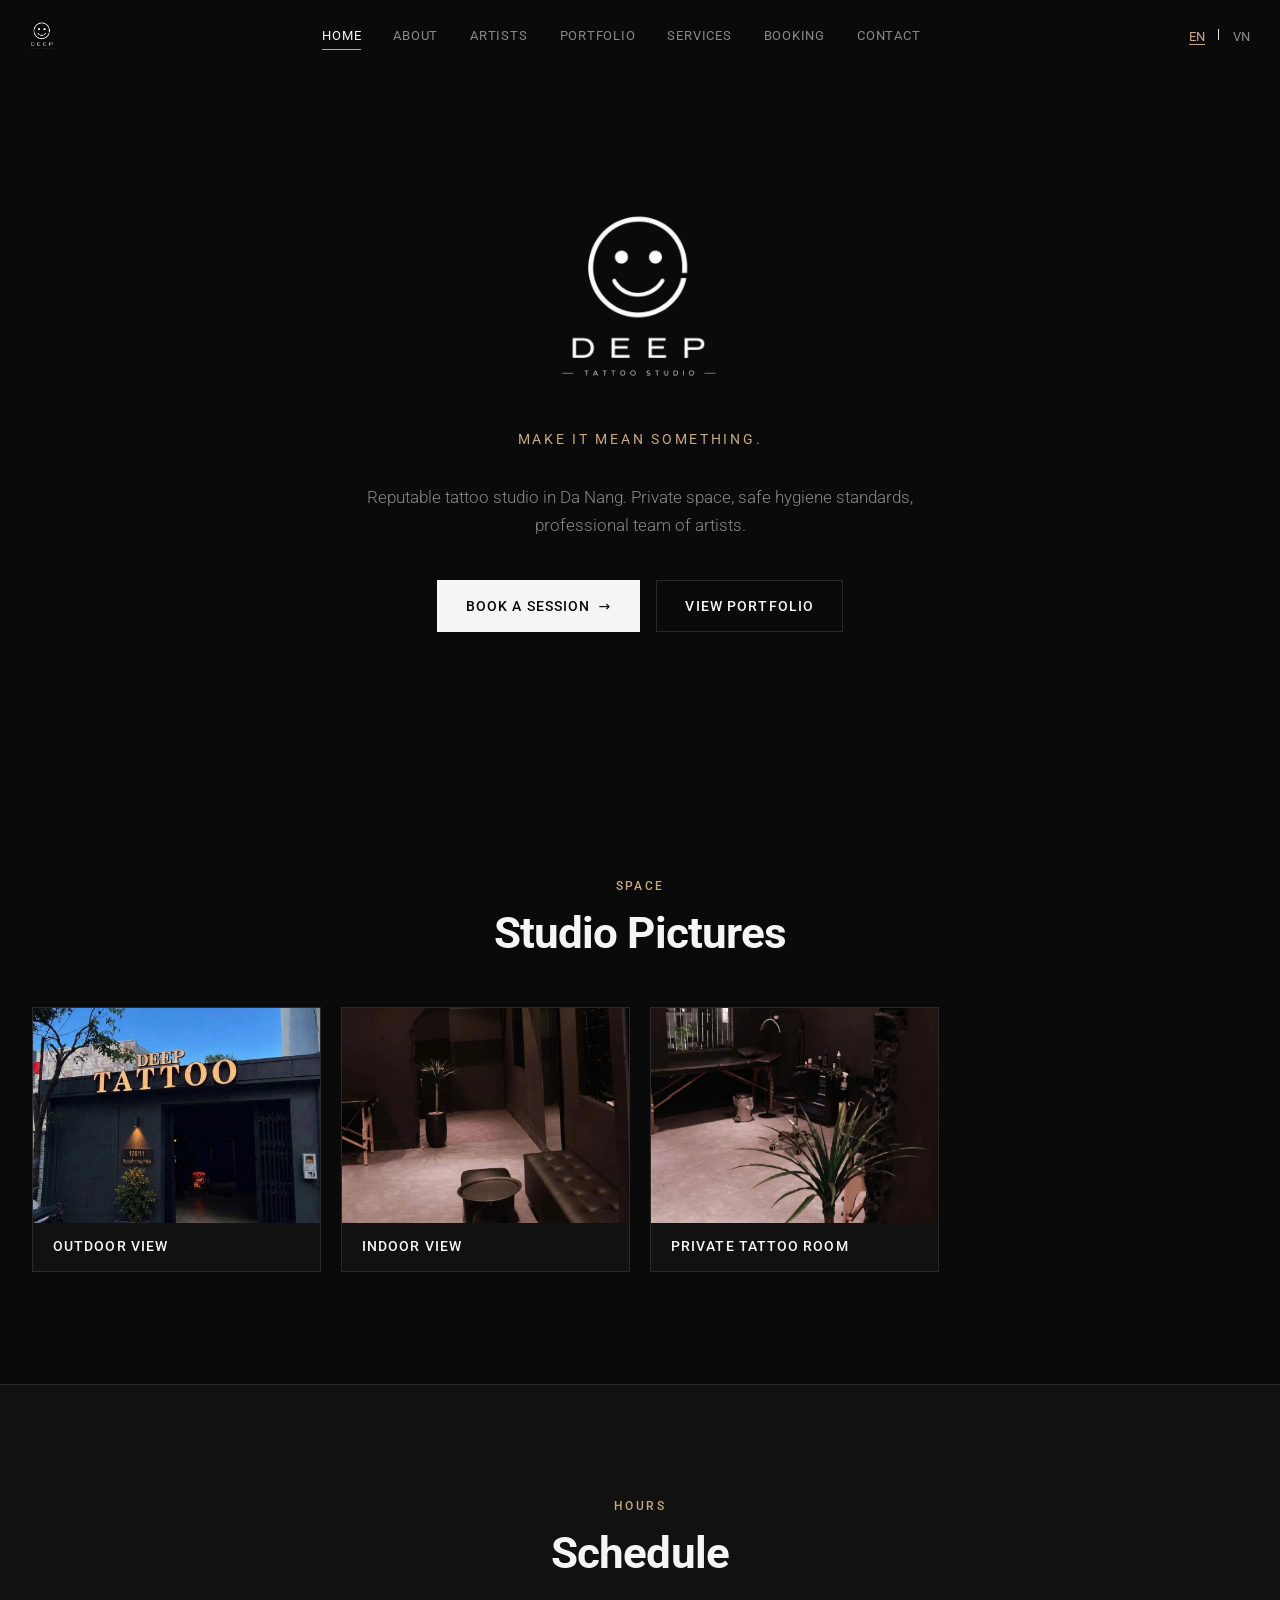
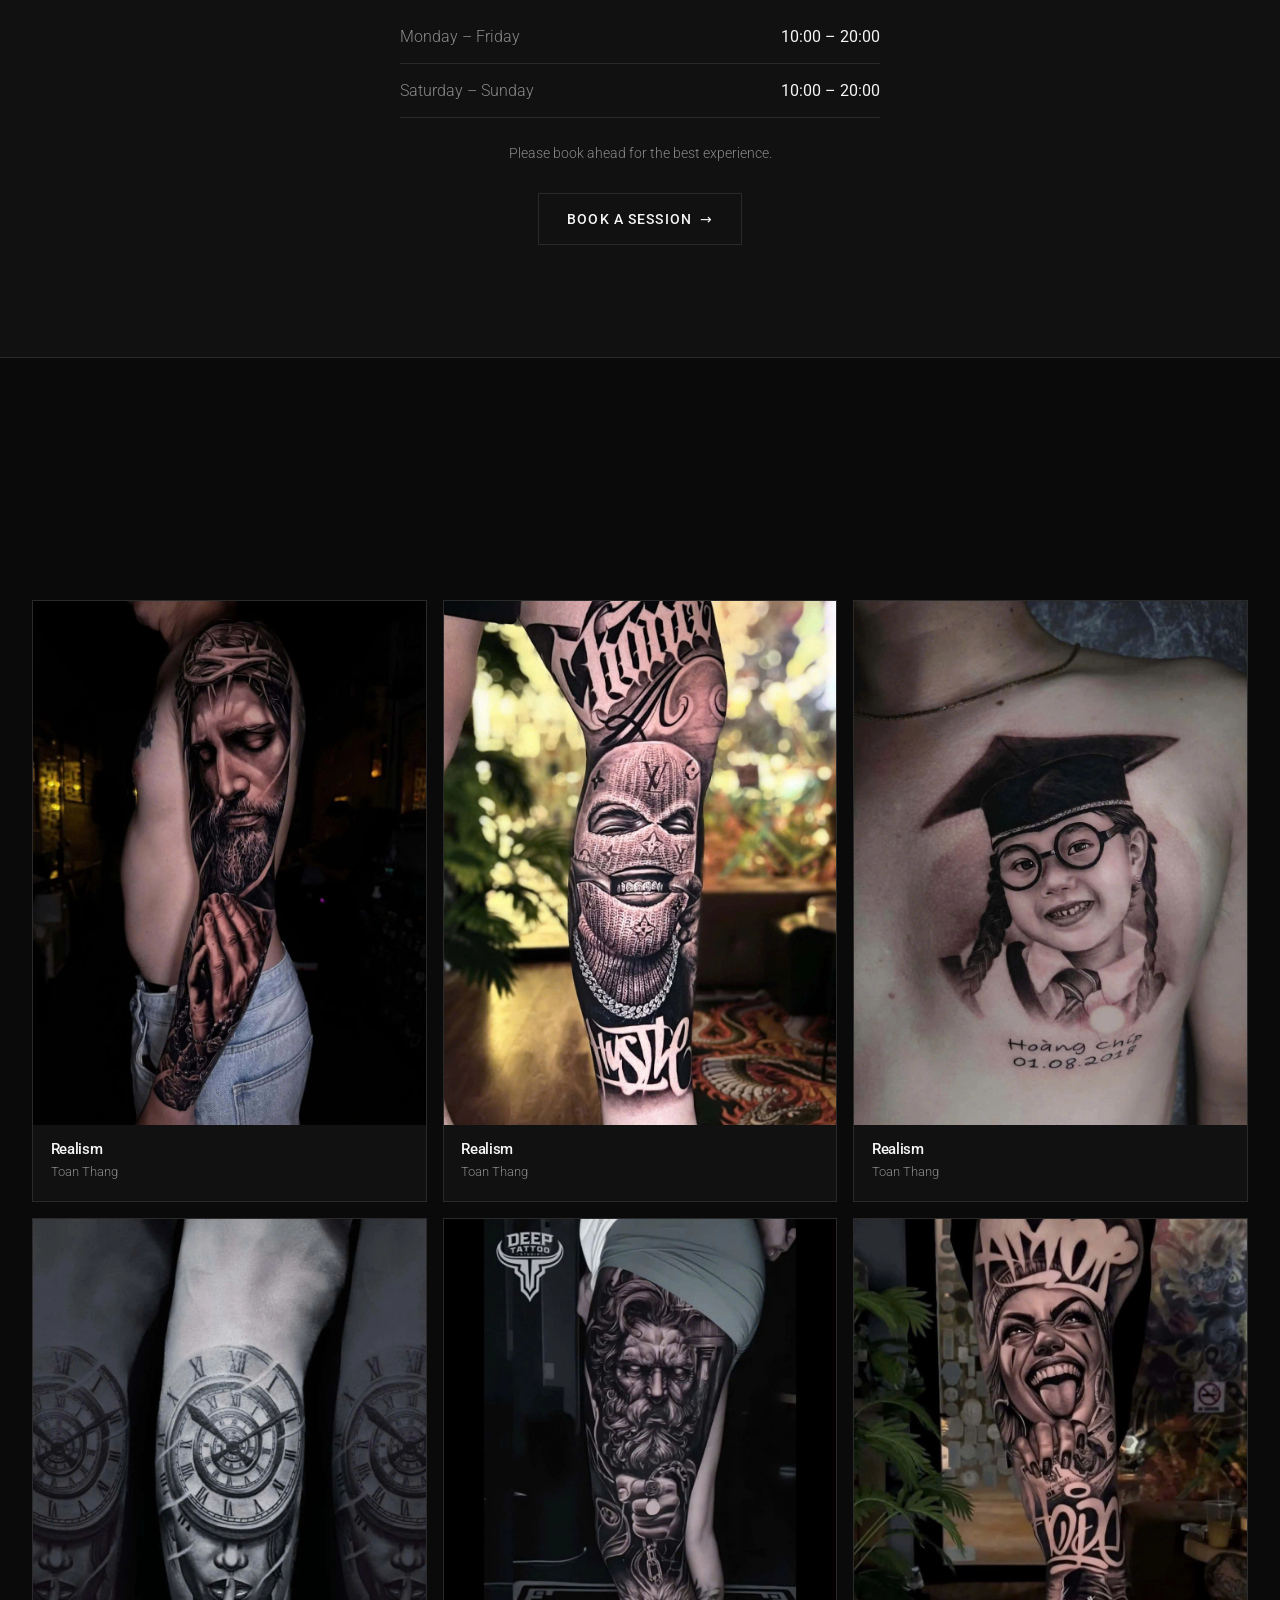
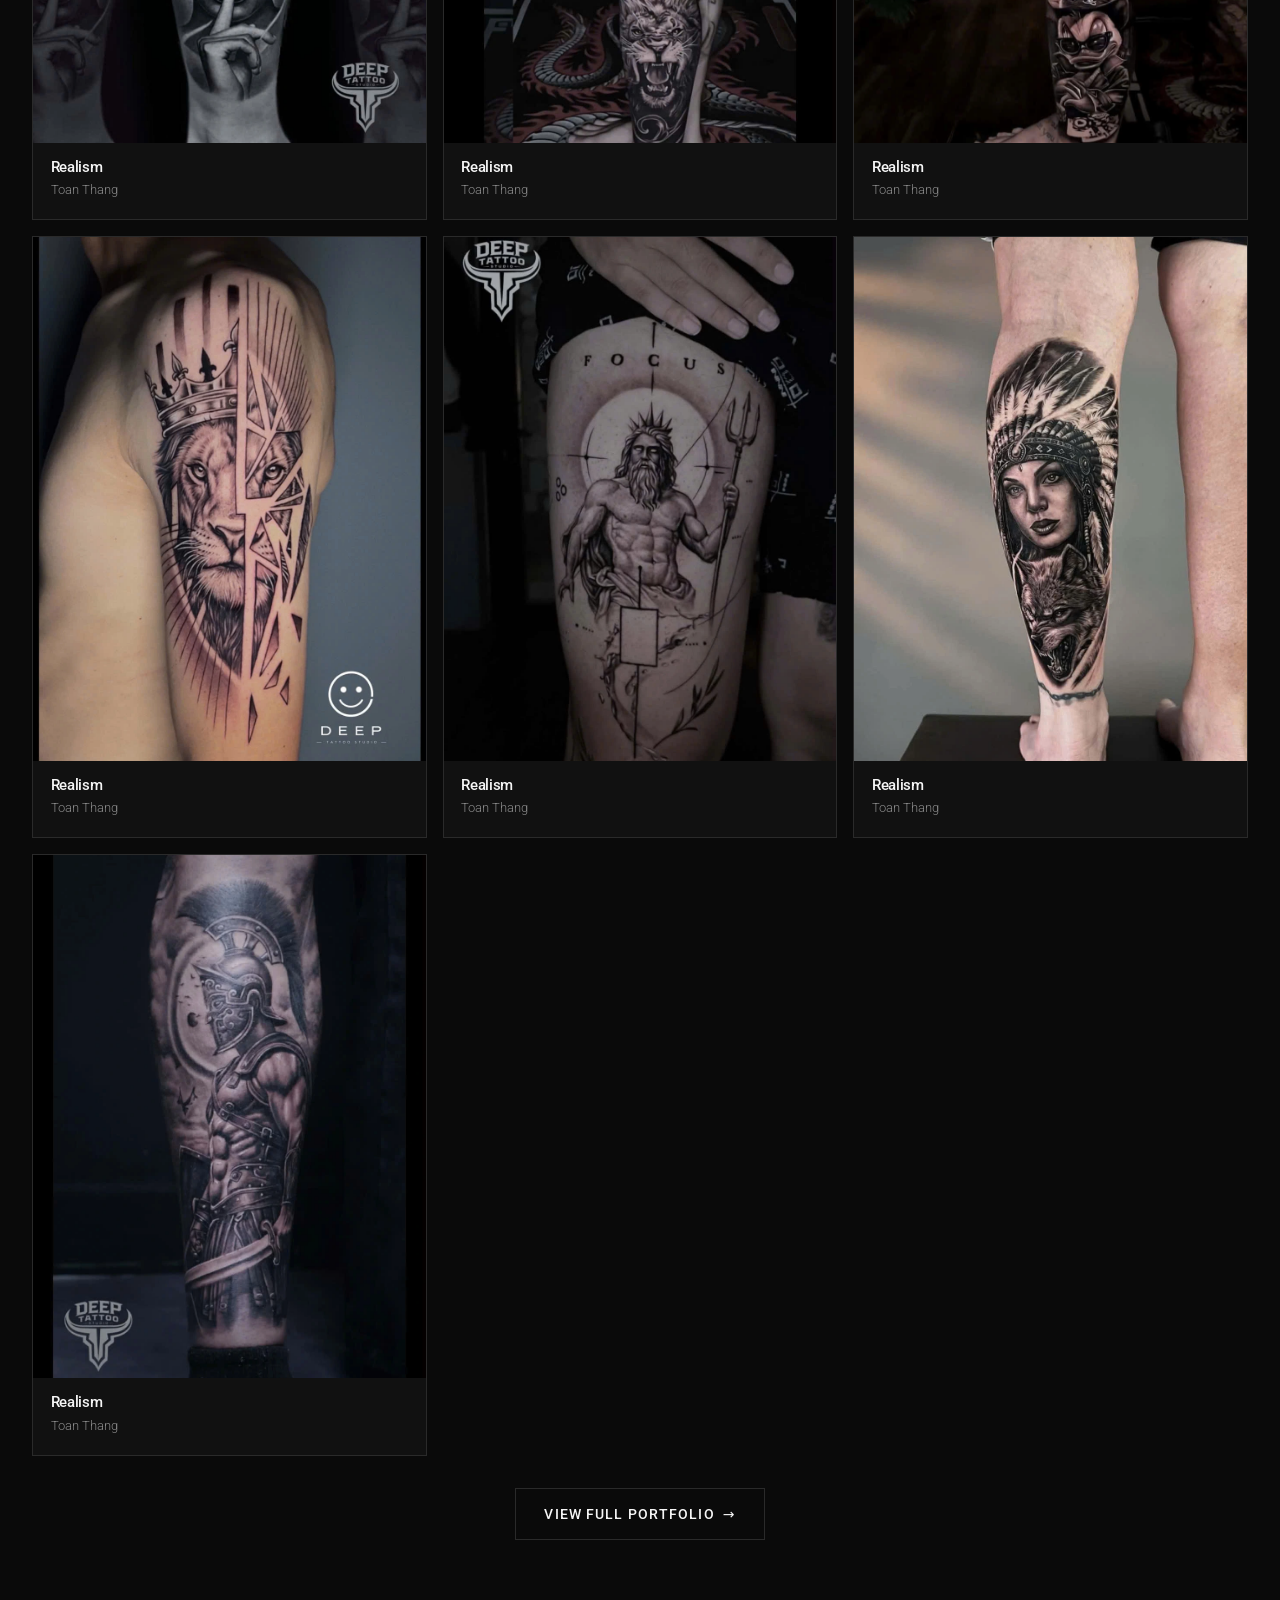
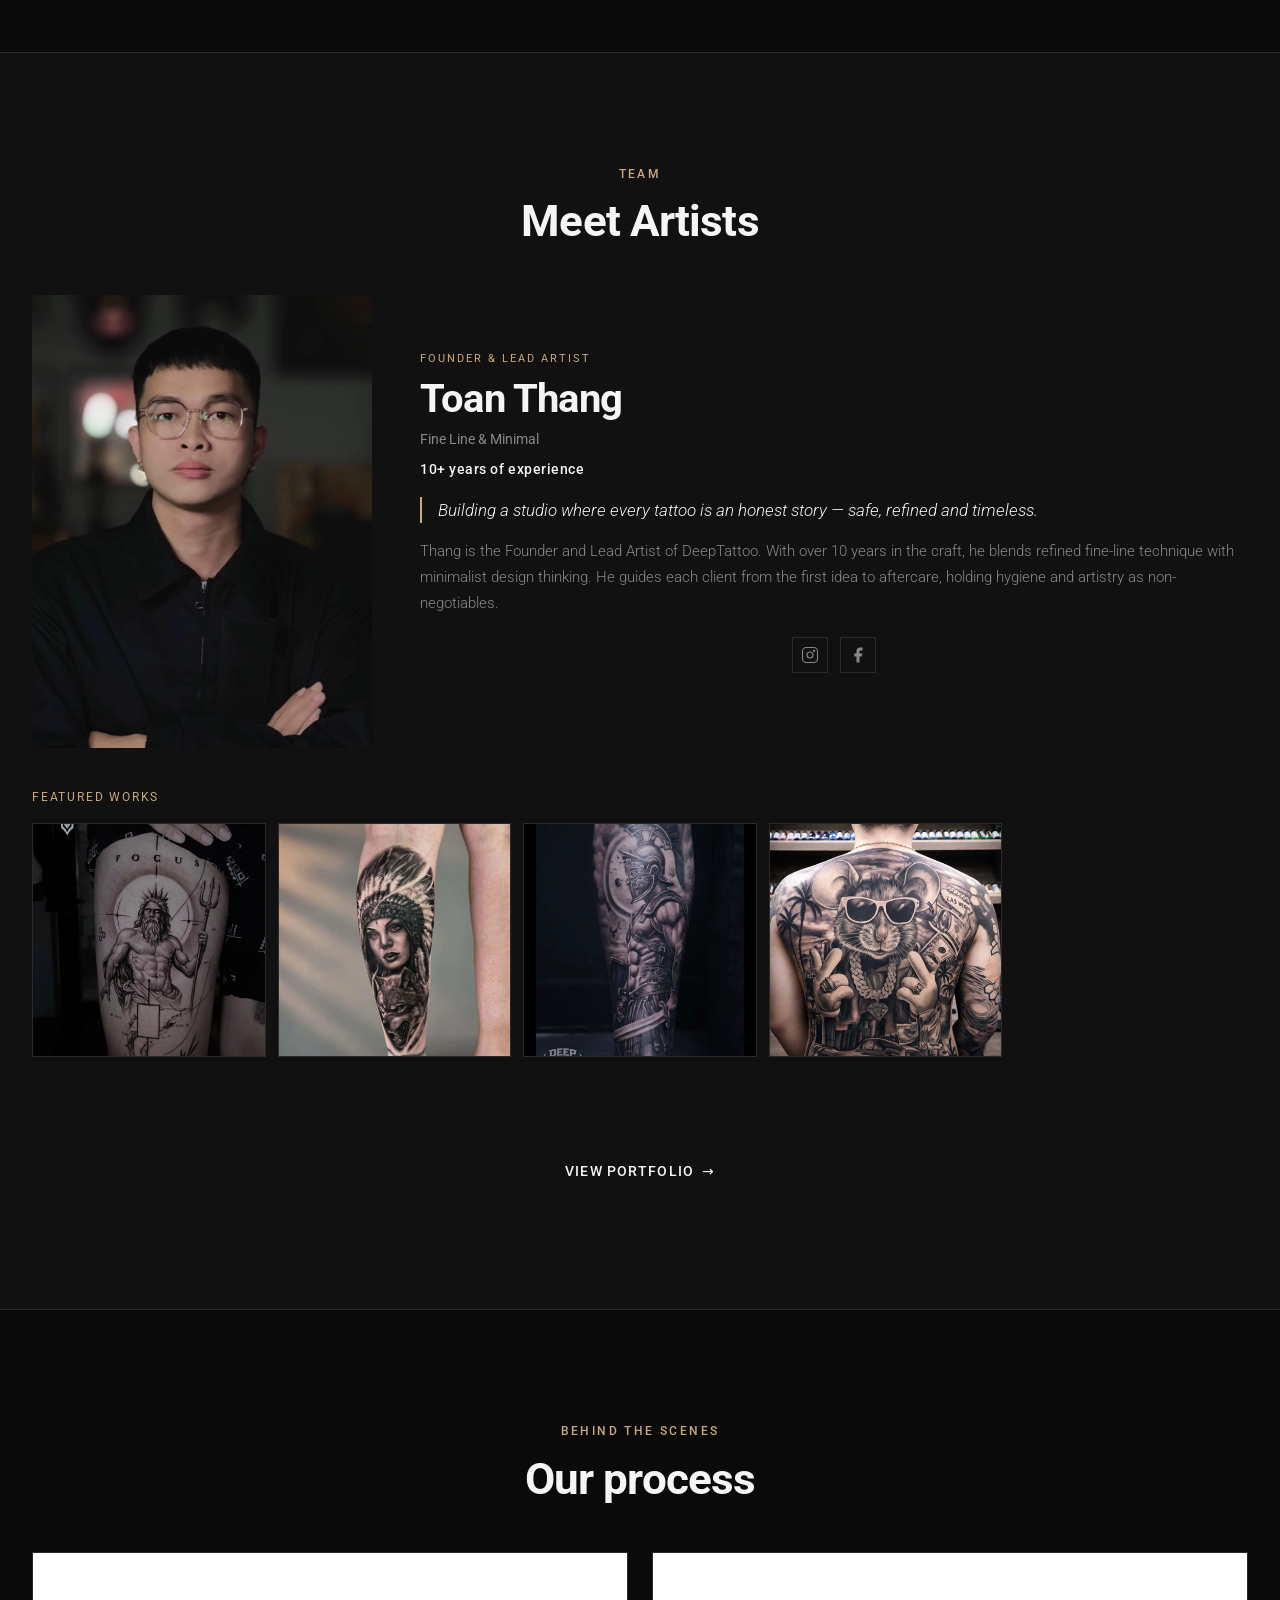
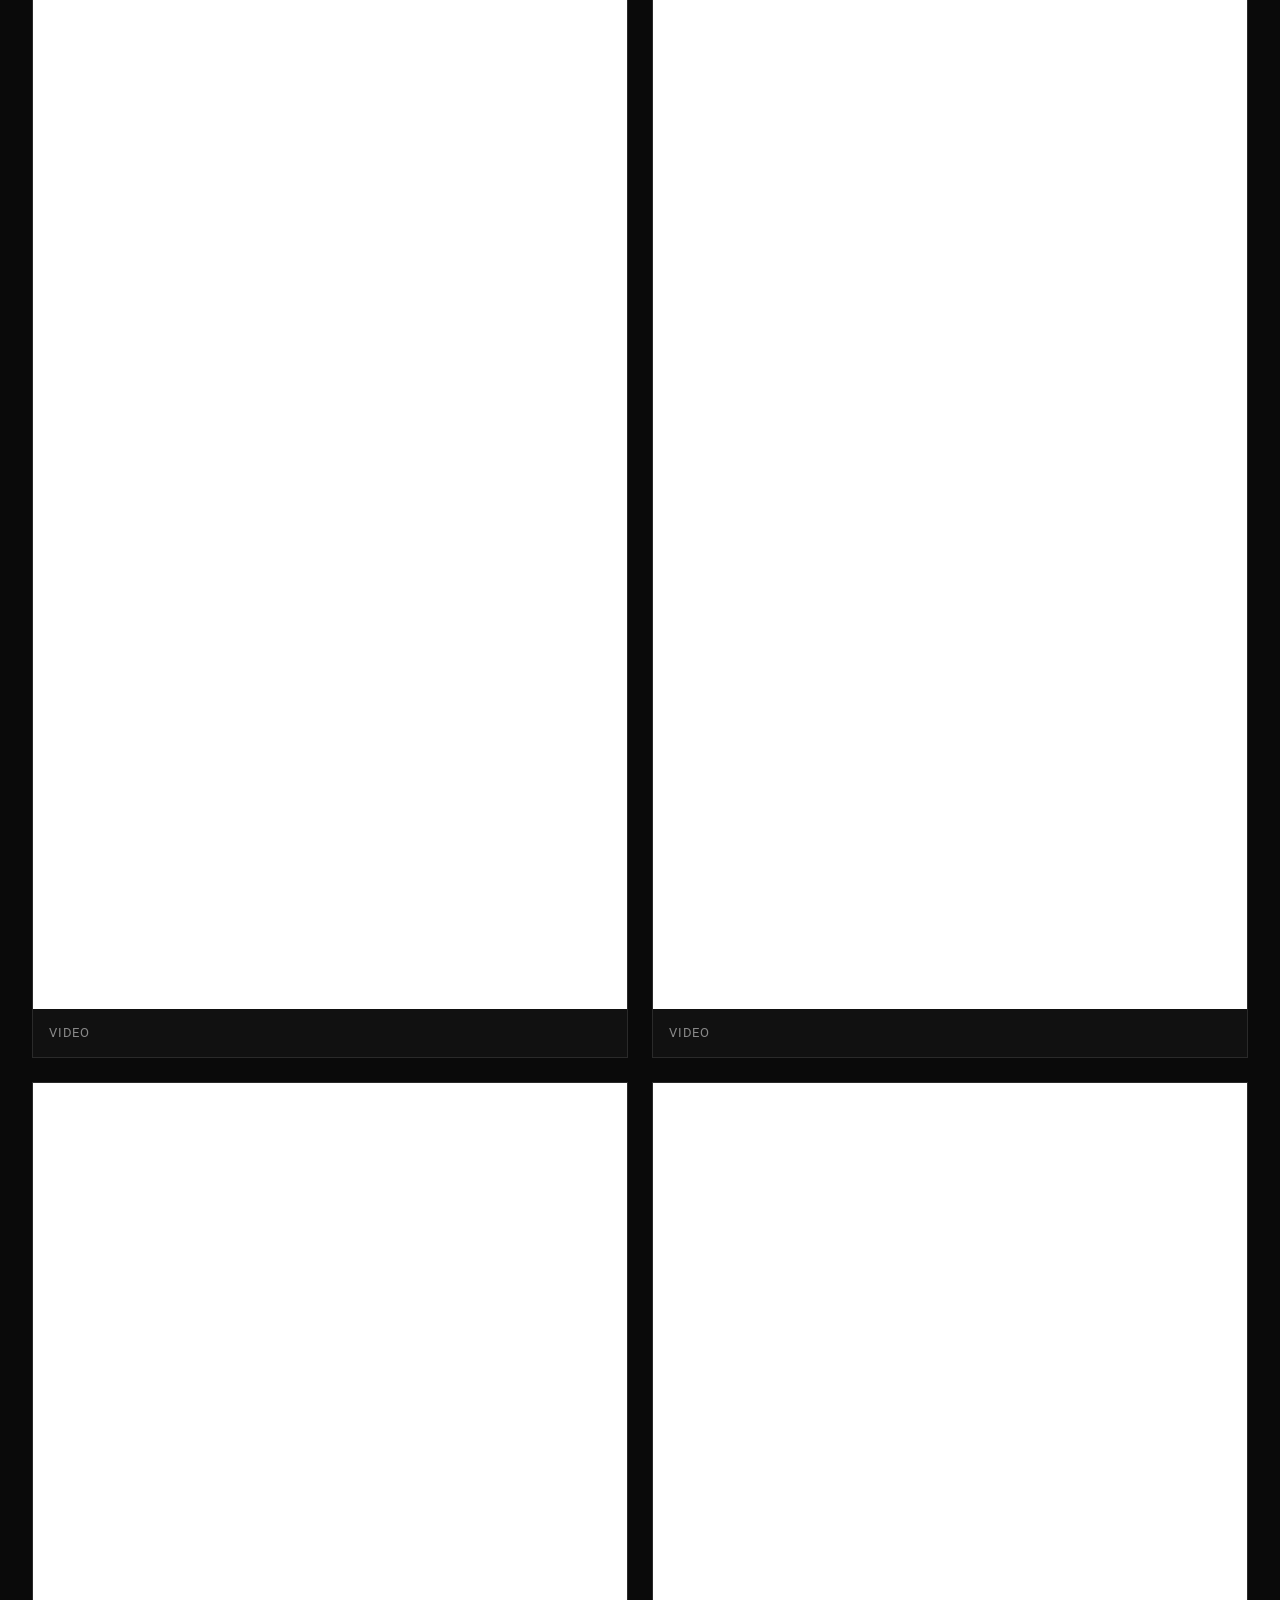
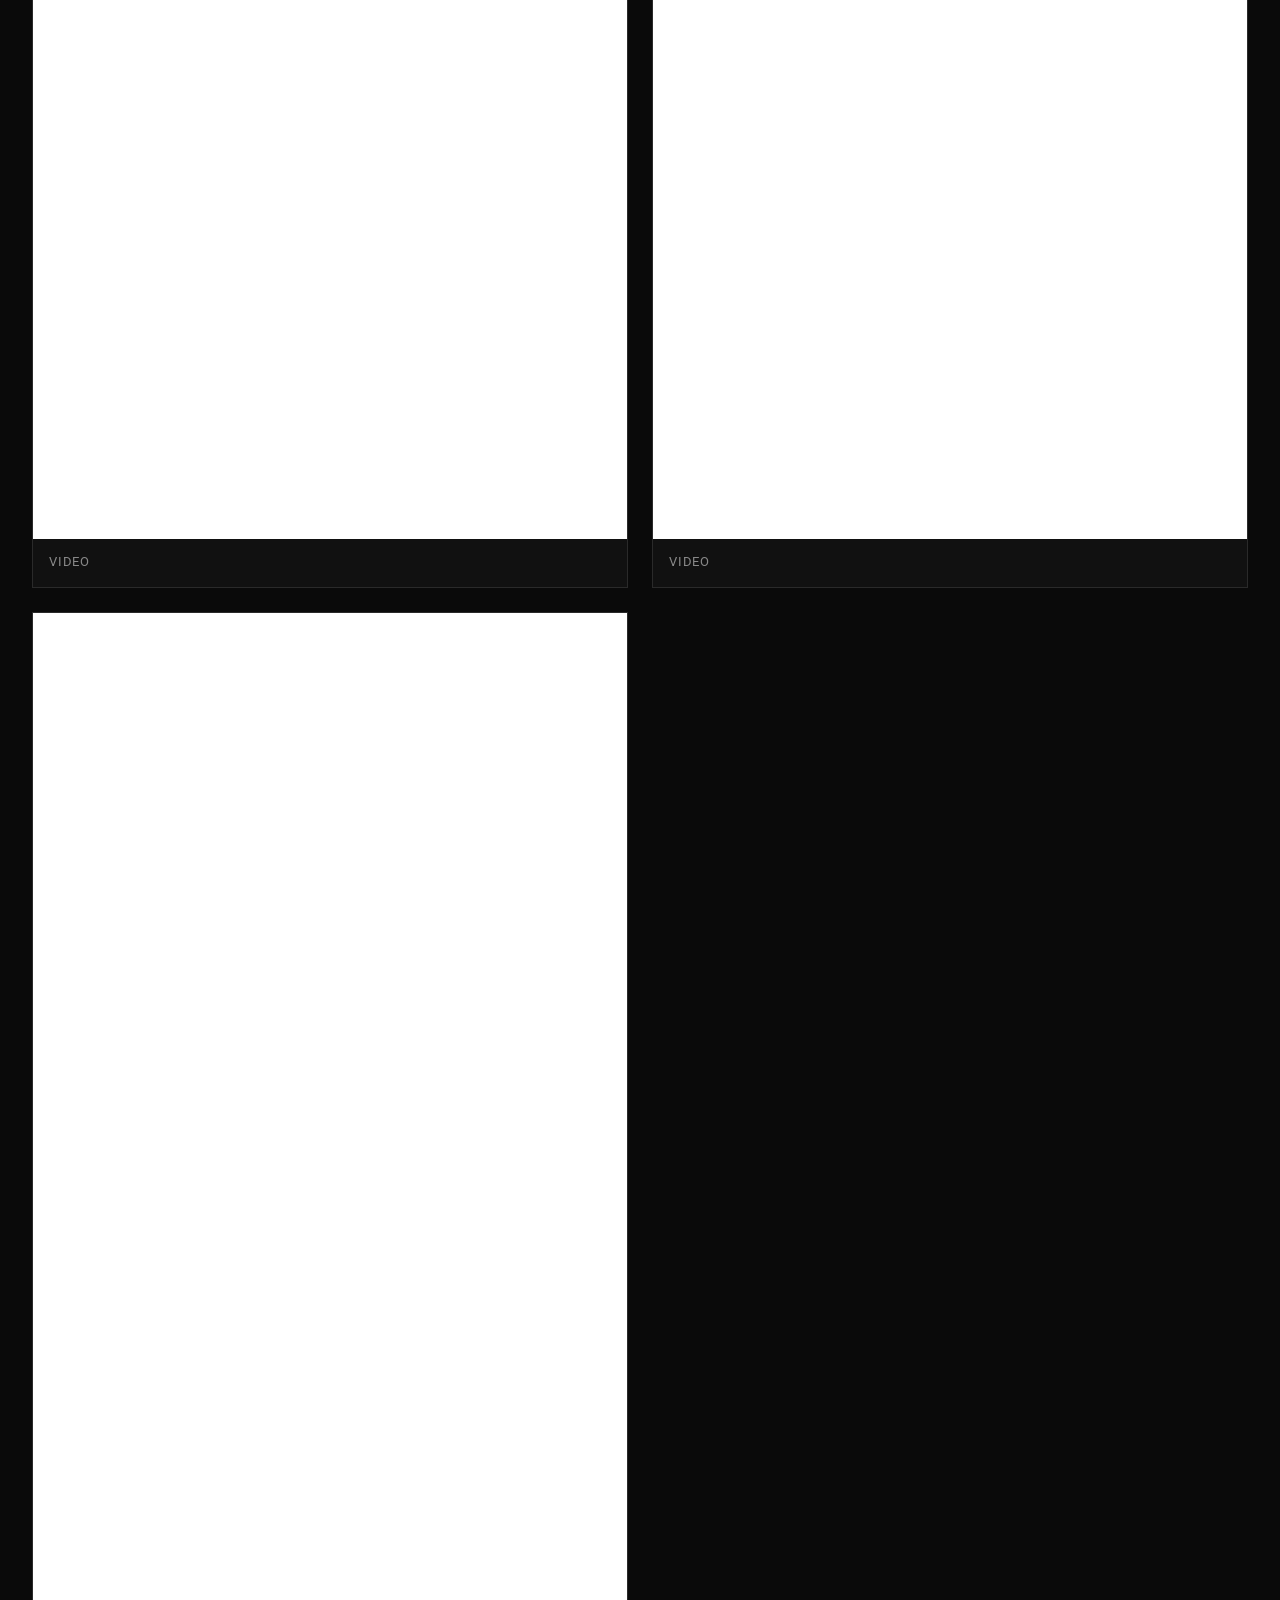
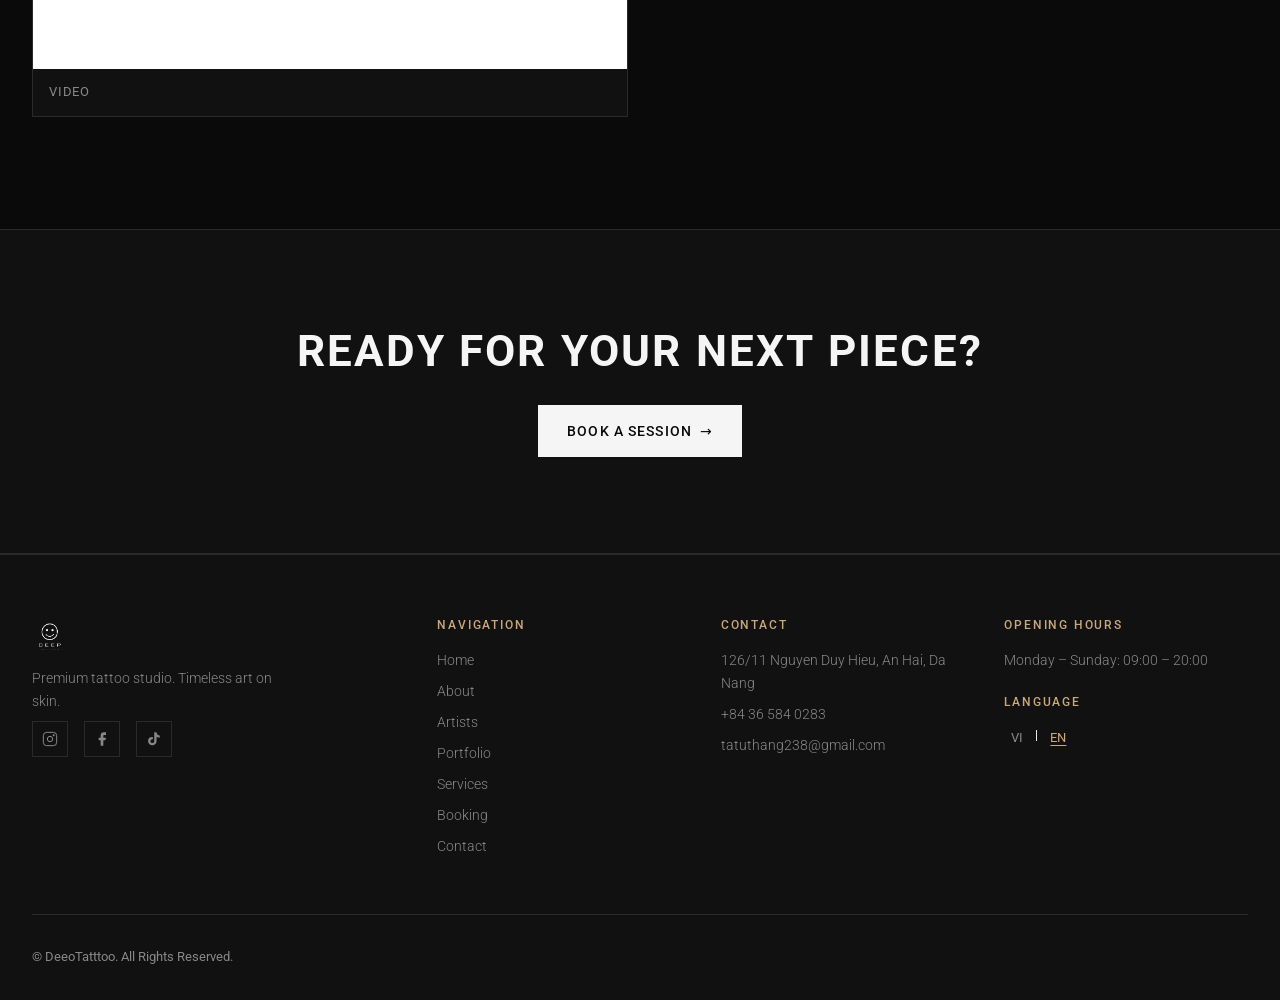
==== index.html @ e3de9dbb "deeptattoo" ====
<!DOCTYPE html>
<html lang="vi">
<head>
  <meta charset="UTF-8" />
  <meta name="viewport" content="width=device-width, initial-scale=1.0" />
  <title>DeeoTatttoo — Tattoo Studio Cao Cấp</title>
  <meta name="description" content="DeeoTatttoo Tattoo Studio — Nghệ thuật xăm hình cao cấp tại TP. Hồ Chí Minh. Fine line, blackwork, realism và nhiều hơn nữa." />
  <meta property="og:title" content="DeeoTatttoo — Premium Tattoo Studio" />
  <meta property="og:description" content="Premium tattoo art in Ho Chi Minh City." />
  <meta property="og:type" content="website" />
  <meta property="og:image" content="/assets/images/logo.webp" />
  <link rel="icon" href="data:image/svg+xml,<svg xmlns='http://www.w3.org/2000/svg' viewBox='0 0 100 100'><text y='.9em' font-size='90'>✦</text></svg>" />
  <link rel="preconnect" href="https://fonts.googleapis.com" />
  <link rel="preconnect" href="https://fonts.gstatic.com" crossorigin />
  <link href="https://fonts.googleapis.com/css2?family=Roboto:wght@300;400;500;700;900&display=swap" rel="stylesheet" />
  <link rel="stylesheet" href="css/style.css" />
  <link rel="stylesheet" href="css/responsive.css" />
  <link rel="stylesheet" href="css/animations.css" />
  <script type="application/ld+json">
  {
    "@context": "https://schema.org",
    "@type": "LocalBusiness",
    "name": "DeeoTatttoo Tattoo Studio",
    "description": "Premium tattoo studio in Da Nang",
    "address": {
      "@type": "PostalAddress",
      "streetAddress": "126/11 Nguyen Duy Hieu",
      "addressLocality": "Da Nang",
      "addressCountry": "VN"
    },
    "telephone": "+84365840283",
    "email": "tatuthang238@gmail.com",
    "url": "https://deeptattoo.vercel.app",
    "openingHours": "Mo-Su 09:00-20:00"
  }
  </script>
</head>
<body>
  <div class="page-loader">
    <div class="loader-logo"><img src="assets/images/logo.webp" alt="DeeoTatttoo" width="160" height="48" /></div>
  </div>

  <header class="site-header">
    <div class="header-inner">
      <a href="index.html" class="logo"><img src="assets/images/logo.webp" alt="DeeoTatttoo" class="logo-img" width="140" height="52" /></a>
      <nav class="nav-desktop" aria-label="Main">
        <a href="index.html" class="active" data-i18n="nav_home">Trang chủ</a>
        <a href="about.html" data-i18n="nav_about">Giới thiệu</a>
        <a href="artists.html" data-i18n="nav_artists">Nghệ sĩ</a>
        <a href="portfolio.html" data-i18n="nav_portfolio">Tác phẩm</a>
        <a href="services.html" data-i18n="nav_services">Dịch vụ</a>
        <a href="booking.html" data-i18n="nav_booking">Đặt lịch</a>
        <a href="contact.html" data-i18n="nav_contact">Liên hệ</a>
      </nav>
      <div class="header-actions">
        <div class="lang-switcher" role="group" aria-label="Language">
          <button class="lang-btn active" data-lang="en" type="button">EN</button>
          <span aria-hidden="true">|</span>
          <button class="lang-btn" data-lang="vi" type="button">VN</button>
        </div>
        <button class="menu-toggle" aria-label="Menu" aria-expanded="false" type="button">
          <span></span><span></span><span></span>
        </button>
      </div>
    </div>
  </header>

  <nav class="mobile-nav" aria-label="Mobile">
    <a href="index.html" data-i18n="nav_home">Trang chủ</a>
    <a href="about.html" data-i18n="nav_about">Giới thiệu</a>
    <a href="artists.html" data-i18n="nav_artists">Nghệ sĩ</a>
    <a href="portfolio.html" data-i18n="nav_portfolio">Tác phẩm</a>
    <a href="services.html" data-i18n="nav_services">Dịch vụ</a>
    <a href="booking.html" data-i18n="nav_booking">Đặt lịch</a>
    <a href="contact.html" data-i18n="nav_contact">Liên hệ</a>
  </nav>

  <main>
    <!-- 1. Intro: Logo + Tên tiệm + Giới thiệu sơ bộ -->
    <section class="home-intro">
      <div class="container home-intro-inner">
        <div class="home-intro-brand reveal">
          <div class="home-logo"><img src="assets/images/logo.webp" alt="DeeoTatttoo" class="home-logo-img" width="200" height="60" /></div>
          <!-- <h1 class="home-studio-name">DeeoTatttoo</h1> -->
          <p class="home-tagline" data-i18n="hero_subtitle">MAKE IT MEAN SOMETHING.</p>
        </div>
        <p class="home-intro-text reveal" data-i18n="home_intro_text">
          Studio xăm hình uy tín tại Đà Nẵng. Không gian riêng tư, tiêu chuẩn vệ sinh an toàn, đội ngũ nghệ sĩ chuyên nghiệp.
        </p>
        <div class="home-intro-ctas reveal">
          <a href="booking.html" class="btn btn-primary">
            <span data-i18n="hero_cta_book">Đặt Lịch</span>
            <span class="arrow">→</span>
          </a>
          <a href="portfolio.html" class="btn btn-outline">
            <span data-i18n="hero_cta_portfolio">Xem Portfolio</span>
          </a>
        </div>
      </div>
    </section>

    <!-- 2. Studio Pictures -->
    <section class="section studio-pics-section">
      <div class="container">
        <div class="section-header reveal">
          <p class="section-label" data-i18n="studio_pics_label">Không gian</p>
          <h2 data-i18n="studio_pics_title">Studio Pictures</h2>
        </div>
        <div class="studio-pics-grid">
          <article class="studio-pic-card reveal">
            <div class="studio-pic-img">
              <img src="assets/images/4.webp" alt="Outdoor view" loading="lazy" />
            </div>
            <h3 data-i18n="studio_outdoor">Outdoor View</h3>
          </article>
          <article class="studio-pic-card reveal">
            <div class="studio-pic-img">
              <img src="assets/images/1.webp" alt="Indoor view" loading="lazy" />
            </div>
            <h3 data-i18n="studio_indoor">Indoor View</h3>
          </article>
          <article class="studio-pic-card reveal">
            <div class="studio-pic-img">
              <img src="assets/images/3.webp" alt="Private tattoo room" loading="lazy" />
            </div>
            <h3 data-i18n="studio_tattoo_room">Private Tattoo Room</h3>
          </article>
          <!-- <article class="studio-pic-card reveal">
            <div class="studio-pic-img">
              <img src="https://images.unsplash.com/photo-1568515045052-f9a854d24744?w=800&h=600&fit=crop" alt="Private piercing room" loading="lazy" />
            </div>
            <h3 data-i18n="studio_piercing_room">Private Piercing Room</h3>
          </article> -->
        </div>
      </div>
    </section>

    <!-- 3. Schedule -->
    <section class="section schedule-section">
      <div class="container">
        <div class="schedule-box reveal">
          <p class="section-label" data-i18n="schedule_label">Giờ mở cửa</p>
          <h2 data-i18n="schedule_title">Schedule</h2>
          <ul class="schedule-list">
            <li>
              <span data-i18n="schedule_weekdays">Thứ 2 – Thứ 6</span>
              <span>10:00 – 20:00</span>
            </li>
            <li>
              <span data-i18n="schedule_weekend">Thứ 7 – Chủ nhật</span>
              <span>10:00 – 20:00</span>
            </li>
          </ul>
          <p class="schedule-note" data-i18n="schedule_note">Đặt lịch trước để được phục vụ tốt nhất.</p>
          <a href="booking.html" class="btn btn-outline">
            <span data-i18n="hero_cta_book">Đặt Lịch</span>
            <span class="arrow">→</span>
          </a>
        </div>
      </div>
    </section>

    <!-- 4. Tattoo Gallery (home) -->
    <section class="section home-gallery-section">
      <div class="container">
        <div class="section-header reveal">
          <p class="section-label" data-i18n="home_gallery_label">Tác phẩm</p>
          <h2 data-i18n="home_gallery_title">Tattoo Gallery</h2>
        </div>
        <div id="home-gallery-grid" class="home-gallery-grid"></div>
        <div class="text-center mt-2 reveal">
          <a href="portfolio.html" class="btn btn-outline">
            <span data-i18n="view_full_portfolio">Xem Toàn Bộ Portfolio</span>
            <span class="arrow">→</span>
          </a>
        </div>
      </div>
    </section>

    <!-- 5. Meet Artists: CEO featured + team boxes -->
    <section class="section meet-artists-section">
      <div class="container">
        <div class="section-header reveal">
          <p class="section-label" data-i18n="meet_artists_label">Đội ngũ</p>
          <h2 data-i18n="meet_artists_title">Meet Artists</h2>
        </div>

        <!-- CEO / Founder featured (không nằm trong box) -->
        <div id="ceo-featured" class="ceo-featured"></div>

        <!-- Các artist còn lại dạng card -->
        <div id="meet-artists-grid" class="meet-artists-grid"></div>

        <div class="text-center mt-2 reveal">
          <a href="artists.html" class="btn btn-ghost">
            <span data-i18n="view_artist">Xem Portfolio</span>
            <span class="arrow">→</span>
          </a>
        </div>
      </div>
    </section>

    <!-- 6. Work Videos (Facebook) -->
    <section class="section work-videos-section">
      <div class="container">
        <div class="section-header reveal">
          <p class="section-label" data-i18n="videos_label">Hậu trường</p>
          <h2 data-i18n="videos_title">Quá trình làm việc</h2>
        </div>
        <div id="work-videos-grid" class="work-videos-grid"></div>
      </div>
    </section>

    <!-- CTA -->
    <section class="cta-section reveal">
      <h2 data-i18n="cta_title">SẴN SÀNG CHO TÁC PHẨM TIẾP THEO?</h2>
      <a href="booking.html" class="btn btn-primary">
        <span data-i18n="cta_button">Đặt Lịch Ngay</span>
        <span class="arrow">→</span>
      </a>
    </section>
  </main>

  <footer class="site-footer">
    <div class="container">
      <div class="footer-grid">
        <div class="footer-brand">
          <a href="index.html" class="logo"><img src="assets/images/logo.webp" alt="DeeoTatttoo" class="logo-img" width="140" height="42" /></a>
          <p data-i18n="footer_desc">Studio xăm hình cao cấp. Nghệ thuật vĩnh cửu trên da.</p>
          <div class="footer-social">
            <a href="https://www.instagram.com/deeptattoo_studio" target="_blank" rel="noopener" aria-label="Instagram">
              <svg viewBox="0 0 24 24" fill="none" stroke="currentColor" stroke-width="1.5"><rect x="2" y="2" width="20" height="20" rx="5"/><circle cx="12" cy="12" r="4"/><circle cx="17.5" cy="6.5" r="1.5" fill="currentColor" stroke="none"/></svg>
            </a>
            <a href="https://www.facebook.com/deeptattoo.studio121" target="_blank" rel="noopener" aria-label="Facebook">
              <svg viewBox="0 0 24 24" fill="currentColor"><path d="M18 2h-3a5 5 0 00-5 5v3H7v4h3v8h4v-8h3l1-4h-4V7a1 1 0 011-1h3z"/></svg>
            </a>
            <a href="#" onclick="return false" aria-label="TikTok">
              <svg viewBox="0 0 24 24" fill="currentColor"><path d="M19.59 6.69a4.83 4.83 0 01-3.77-4.25V2h-3.45v13.67a2.89 2.89 0 01-2.88 2.5 2.89 2.89 0 01-2.89-2.89 2.89 2.89 0 012.89-2.89c.28 0 .54.04.79.1v-3.5a6.37 6.37 0 00-.79-.05A6.34 6.34 0 003.15 15.2a6.34 6.34 0 006.34 6.34 6.34 6.34 0 006.34-6.34V8.75a8.18 8.18 0 004.76 1.52V6.84a4.84 4.84 0 01-1-.15z"/></svg>
            </a>
          </div>
        </div>
        <div class="footer-col">
          <h4 data-i18n="footer_nav">Điều hướng</h4>
          <a href="index.html" data-i18n="nav_home">Trang chủ</a>
          <a href="about.html" data-i18n="nav_about">Giới thiệu</a>
          <a href="artists.html" data-i18n="nav_artists">Nghệ sĩ</a>
          <a href="portfolio.html" data-i18n="nav_portfolio">Tác phẩm</a>
          <a href="services.html" data-i18n="nav_services">Dịch vụ</a>
          <a href="booking.html" data-i18n="nav_booking">Đặt lịch</a>
          <a href="contact.html" data-i18n="nav_contact">Liên hệ</a>
        </div>
        <div class="footer-col">
          <h4 data-i18n="footer_contact">Liên hệ</h4>
          <p data-config-address>123 Nguyễn Huệ, Liên Chiểu, TP. Đà Nắng</p>
          <a href="tel:+84365840283">+84 36 584 0283</a>
          <a href="mailto:tatuthang238@gmail.com">tatuthang238@gmail.com</a>
        </div>
        <div class="footer-col">
          <h4 data-i18n="footer_hours">Giờ mở cửa</h4>
          <p data-config-hours>Thứ 2 – Chủ nhật: 10:00 – 20:00</p>
          <h4 style="margin-top:1.5rem" data-i18n="footer_language">Ngôn ngữ</h4>
          <div class="lang-switcher">
            <button class="lang-btn active" data-lang="vi" type="button">VI</button>
            <span>|</span>
            <button class="lang-btn" data-lang="en" type="button">EN</button>
          </div>
        </div>
      </div>
      <div class="footer-bottom">
        <p>© DeeoTatttoo. <a href="https://www.facebook.com/duytam204" target="_blank" rel="noopener" > <span data-i18n="footer_rights">Develop by Harry.</span> </a></p> 
      </div>
    </div>
  </footer>

  <script src="js/config.js"></script>
  <script src="js/portfolio-data.js"></script>
  <script src="js/language.js"></script>
  <script src="js/main.js"></script>
  <script src="js/gallery.js"></script>
</body>
</html>
---- css/style.css ----
/* ========================================
   AETHER Tattoo Studio — Main Styles
   Dark luxury · Minimal · Artistic
   ======================================== */

:root {
  --color-background: #0a0a0a;
  --color-surface: #111111;
  --color-surface-elevated: #1a1a1a;
  --color-border: #2a2a2a;
  --color-text: #f5f5f5;
  --color-muted: #888888;
  --color-accent: #c9a87c;
  --color-accent-dim: rgba(201, 168, 124, 0.15);
  --font-primary: "Roboto", system-ui, -apple-system, sans-serif;
  --header-height: 72px;
  --transition: 0.3s cubic-bezier(0.25, 0.46, 0.45, 0.94);
  --radius: 4px;
  --max-width: 1280px;
}

*,
*::before,
*::after {
  box-sizing: border-box;
  margin: 0;
  padding: 0;
}

html {
  scroll-behavior: smooth;
  font-size: 16px;
  color-scheme: dark only;
}

body {
  font-family: var(--font-primary);
  background: var(--color-background);
  color: var(--color-text);
  line-height: 1.6;
  overflow-x: hidden;
  -webkit-font-smoothing: antialiased;
}

body.menu-open {
  overflow: hidden;
}

img {
  max-width: 100%;
  height: auto;
  display: block;
}

a {
  color: inherit;
  text-decoration: none;
  transition: color var(--transition);
}

ul, ol {
  list-style: none;
}

button {
  font-family: inherit;
  cursor: pointer;
  border: none;
  background: none;
  color: inherit;
  -webkit-appearance: none;
}

/* ---------- Typography ---------- */
h1, h2, h3, h4 {
  font-weight: 700;
  line-height: 1.15;
  letter-spacing: -0.02em;
}

h1 { font-size: clamp(2.5rem, 6vw, 4.5rem); font-weight: 900; }
h2 { font-size: clamp(1.75rem, 4vw, 2.75rem); font-weight: 700; }
h3 { font-size: clamp(1.25rem, 2.5vw, 1.5rem); font-weight: 500; }

.section-label {
  font-size: 0.75rem;
  font-weight: 500;
  letter-spacing: 0.2em;
  text-transform: uppercase;
  color: var(--color-accent);
  margin-bottom: 0.75rem;
}

.section-subtitle {
  color: var(--color-muted);
  font-weight: 300;
  font-size: 1.05rem;
  max-width: 36rem;
}

/* ---------- Layout ---------- */
.container {
  width: 100%;
  max-width: var(--max-width);
  margin: 0 auto;
  padding: 0 1.5rem;
}

.section {
  padding: 5rem 0;
}

.section-header {
  margin-bottom: 3rem;
  text-align: center;
}

.section-header .section-subtitle {
  margin: 0.5rem auto 0;
}

/* ---------- Buttons ---------- */
.btn {
  display: inline-flex;
  align-items: center;
  gap: 0.5rem;
  padding: 0.875rem 1.75rem;
  font-size: 0.875rem;
  font-weight: 500;
  letter-spacing: 0.08em;
  text-transform: uppercase;
  border: 1px solid transparent;
  transition: all var(--transition);
  position: relative;
}

.btn-primary {
  background: var(--color-text);
  color: var(--color-background);
  border-color: var(--color-text);
}

.btn-primary:hover {
  background: transparent;
  color: var(--color-text);
}

.btn-outline {
  background: transparent;
  color: var(--color-text);
  border-color: var(--color-border);
}

.btn-outline:hover {
  border-color: var(--color-accent);
  color: var(--color-accent);
}

.btn-ghost {
  background: transparent;
  color: var(--color-text);
  padding-left: 0;
  padding-right: 0;
}

.btn-ghost:hover {
  color: var(--color-accent);
}

.btn .arrow {
  transition: transform var(--transition);
}

.btn:hover .arrow {
  transform: translateX(4px);
}

/* ---------- Header ---------- */
.site-header {
  position: fixed;
  top: 0;
  left: 0;
  right: 0;
  z-index: 1000;
  height: var(--header-height);
  display: flex;
  align-items: center;
  transition: background var(--transition), backdrop-filter var(--transition);
}

.site-header.scrolled {
  background: rgba(10, 10, 10, 0.85);
  backdrop-filter: blur(12px);
  border-bottom: 1px solid var(--color-border);
}

.header-inner {
  display: flex;
  align-items: center;
  justify-content: space-between;
  width: 100%;
  max-width: var(--max-width);
  margin: 0 auto;
  padding: 0 1.5rem;
}

.logo {
  font-size: 1.35rem;
  font-weight: 900;
  letter-spacing: 0.15em;
  text-transform: uppercase;
}

.logo span {
  color: var(--color-accent);
}

.nav-desktop {
  display: none;
  gap: 2rem;
  align-items: center;
}

.nav-desktop a {
  font-size: 0.8rem;
  font-weight: 400;
  letter-spacing: 0.06em;
  text-transform: uppercase;
  color: var(--color-muted);
  position: relative;
}

.nav-desktop a:hover,
.nav-desktop a.active {
  color: var(--color-text);
}

.nav-desktop a::after {
  content: "";
  position: absolute;
  bottom: -4px;
  left: 0;
  width: 0;
  height: 1px;
  background: var(--color-accent);
  transition: width var(--transition);
}

.nav-desktop a:hover::after,
.nav-desktop a.active::after {
  width: 100%;
}

.header-actions {
  display: flex;
  align-items: center;
  gap: 1.25rem;
}

.lang-switcher {
  display: flex;
  gap: 0.35rem;
  font-size: 0.75rem;
  font-weight: 500;
  letter-spacing: 0.05em;
}

.lang-btn {
  padding: 0.25rem 0.4rem;
  color: var(--color-muted);
  transition: color var(--transition);
}

.lang-btn.active,
.lang-btn:hover {
  color: var(--color-accent);
}

.lang-btn.active {
  text-decoration: underline;
  text-underline-offset: 3px;
}

.menu-toggle {
  display: flex;
  flex-direction: column;
  gap: 5px;
  width: 24px;
  padding: 4px 0;
  z-index: 1001;
}

.menu-toggle span {
  display: block;
  height: 1.5px;
  background: white !important;
  transition: all var(--transition);
}

.menu-toggle.open span:nth-child(1) {
  transform: translateY(6.5px) rotate(45deg);
}

.menu-toggle.open span:nth-child(2) {
  opacity: 0;
}

.menu-toggle.open span:nth-child(3) {
  transform: translateY(-6.5px) rotate(-45deg);
}

/* Mobile Nav */
.mobile-nav {
  position: fixed;
  inset: 0;
  background: var(--color-background);
  z-index: 999;
  display: flex;
  flex-direction: column;
  justify-content: center;
  align-items: center;
  gap: 1.5rem;
  opacity: 0;
  visibility: hidden;
  transition: opacity 0.35s ease, visibility 0.35s ease;
}

.mobile-nav.open {
  opacity: 1;
  visibility: visible;
}

.mobile-nav a {
  font-size: 1.5rem;
  font-weight: 500;
  letter-spacing: 0.1em;
  text-transform: uppercase;
  opacity: 0;
  transform: translateY(12px);
  transition: opacity 0.3s ease, transform 0.3s ease;
}

.mobile-nav.open a {
  opacity: 1;
  transform: translateY(0);
}

.mobile-nav.open a:nth-child(1) { transition-delay: 0.05s; }
.mobile-nav.open a:nth-child(2) { transition-delay: 0.1s; }
.mobile-nav.open a:nth-child(3) { transition-delay: 0.15s; }
.mobile-nav.open a:nth-child(4) { transition-delay: 0.2s; }
.mobile-nav.open a:nth-child(5) { transition-delay: 0.25s; }
.mobile-nav.open a:nth-child(6) { transition-delay: 0.3s; }
.mobile-nav.open a:nth-child(7) { transition-delay: 0.35s; }

/* ---------- Hero ---------- */
.hero {
  position: relative;
  min-height: 100vh;
  display: flex;
  align-items: center;
  justify-content: center;
  text-align: center;
  overflow: hidden;
}

.hero-bg {
  position: absolute;
  inset: 0;
  background: url("https://images.unsplash.com/photo-1611501275019-9b5cda994e8d?w=1920&h=1080&fit=crop") center/cover no-repeat;
  filter: brightness(0.35);
  transform: scale(1.05);
}

.hero-bg::after {
  content: "";
  position: absolute;
  inset: 0;
  background: linear-gradient(to bottom, rgba(10,10,10,0.3) 0%, rgba(10,10,10,0.7) 100%);
}

.hero-content {
  position: relative;
  z-index: 1;
  padding: 2rem 1.5rem;
  max-width: 800px;
}

.hero-title {
  font-weight: 900;
  letter-spacing: 0.02em;
  margin-bottom: 0.25rem;
}

.hero-subtitle {
  font-size: clamp(1.25rem, 3vw, 1.75rem);
  font-weight: 300;
  letter-spacing: 0.15em;
  color: var(--color-accent);
  margin-bottom: 1.5rem;
}

.hero-desc {
  font-weight: 300;
  color: var(--color-muted);
  margin-bottom: 2.5rem;
  max-width: 28rem;
  margin-left: auto;
  margin-right: auto;
}

.hero-ctas {
  display: flex;
  flex-wrap: wrap;
  gap: 1rem;
  justify-content: center;
}

/* ---------- Portfolio Grid ---------- */
.portfolio-grid {
  display: grid;
  grid-template-columns: repeat(2, 1fr);
  gap: 1rem;
}

.portfolio-item {
  position: relative;
  overflow: hidden;
  cursor: pointer;
  aspect-ratio: 3/4;
  background: var(--color-surface);
}

.portfolio-item-inner {
  width: 100%;
  height: 100%;
  position: relative;
  overflow: hidden;
}

.portfolio-item img {
  width: 100%;
  height: 100%;
  object-fit: cover;
  transition: transform 0.6s cubic-bezier(0.25, 0.46, 0.45, 0.94);
}

.portfolio-item:hover img {
  transform: scale(1.06);
}

.portfolio-overlay {
  position: absolute;
  inset: 0;
  background: linear-gradient(to top, rgba(0,0,0,0.8) 0%, transparent 50%);
  display: flex;
  flex-direction: column;
  justify-content: flex-end;
  padding: 1.25rem;
  opacity: 0;
  transition: opacity var(--transition);
}

.portfolio-item:hover .portfolio-overlay {
  opacity: 1;
}

.portfolio-style {
  font-size: 0.7rem;
  letter-spacing: 0.15em;
  text-transform: uppercase;
  color: var(--color-accent);
  margin-bottom: 0.25rem;
}

.portfolio-artist {
  font-size: 0.9rem;
  font-weight: 400;
}

/* ---------- Styles Grid ---------- */
.styles-grid {
  display: grid;
  grid-template-columns: repeat(2, 1fr);
  gap: 1rem;
}

.style-card {
  position: relative;
  aspect-ratio: 4/3;
  overflow: hidden;
  background: var(--color-surface);
}

.style-card img {
  width: 100%;
  height: 100%;
  object-fit: cover;
  transition: transform 0.5s ease;
  filter: brightness(0.55);
}

.style-card:hover img {
  transform: scale(1.05);
  filter: brightness(0.4);
}

.style-card-label {
  position: absolute;
  bottom: 1rem;
  left: 1rem;
  font-size: 0.85rem;
  font-weight: 500;
  letter-spacing: 0.1em;
  text-transform: uppercase;
}

/* ---------- Artists ---------- */
.artists-grid {
  display: grid;
  grid-template-columns: 1fr;
  gap: 2rem;
}

.artist-card {
  background: var(--color-surface);
  border: 1px solid var(--color-border);
  overflow: hidden;
  transition: border-color var(--transition), transform var(--transition);
}

.artist-card:hover {
  border-color: var(--color-accent);
  transform: translateY(-4px);
}

.artist-portrait {
  aspect-ratio: 3/4;
  overflow: hidden;
}

.artist-portrait img {
  width: 100%;
  height: 100%;
  object-fit: cover;
  transition: transform 0.5s ease;
}

.artist-card:hover .artist-portrait img {
  transform: scale(1.04);
}

.artist-info {
  padding: 1.5rem;
}

.artist-name {
  font-size: 1.25rem;
  font-weight: 700;
  margin-bottom: 0.35rem;
}

.artist-specialty {
  font-size: 0.8rem;
  color: var(--color-accent);
  letter-spacing: 0.08em;
  text-transform: uppercase;
  margin-bottom: 0.75rem;
}

.artist-bio {
  font-size: 0.9rem;
  color: var(--color-muted);
  font-weight: 300;
  margin-bottom: 1.25rem;
  line-height: 1.6;
}

.artist-actions {
  display: flex;
  gap: 1rem;
  flex-wrap: wrap;
}

/* ---------- About Preview ---------- */
.about-preview {
  display: grid;
  gap: 2.5rem;
  align-items: center;
}

.about-preview-image {
  aspect-ratio: 4/3;
  overflow: hidden;
  background: var(--color-surface);
}

.about-preview-image img {
  width: 100%;
  height: 100%;
  object-fit: cover;
}

.about-preview-text p {
  color: var(--color-muted);
  font-weight: 300;
  margin: 1rem 0 1.75rem;
  max-width: 32rem;
}

/* ---------- CTA Section ---------- */
.cta-section {
  text-align: center;
  padding: 6rem 1.5rem;
  background: var(--color-surface);
  border-top: 1px solid var(--color-border);
  border-bottom: 1px solid var(--color-border);
}

.cta-section h2 {
  margin-bottom: 1.75rem;
  letter-spacing: 0.05em;
}

/* ---------- Services ---------- */
.services-grid {
  display: grid;
  grid-template-columns: 1fr;
  gap: 1.5rem;
}

.service-card {
  padding: 0;
  background: var(--color-surface);
  border: 1px solid var(--color-border);
  overflow: hidden;
  transition: border-color var(--transition), transform var(--transition);
}

.service-card:hover {
  border-color: var(--color-accent);
  transform: translateY(-3px);
}

.service-card-img {
  aspect-ratio: 16/10;
  overflow: hidden;
  background: var(--color-background);
}

.service-card-img img {
  width: 100%;
  height: 100%;
  object-fit: cover;
  transition: transform 0.5s ease;
}

.service-card:hover .service-card-img img {
  transform: scale(1.05);
}

.service-card-body {
  padding: 1.5rem 1.5rem 1.75rem;
}

.service-card h3 {
  margin-bottom: 0.75rem;
  font-weight: 500;
}

.service-card p {
  color: var(--color-muted);
  font-weight: 300;
  font-size: 0.95rem;
}

.pricing-note {
  text-align: center;
  color: var(--color-muted);
  font-weight: 300;
  font-style: italic;
  margin: 2.5rem 0 1.5rem;
}

/* ---------- Social Cards ---------- */
.social-cards {
  display: grid;
  grid-template-columns: 1fr;
  gap: 1rem;
  max-width: 720px;
  margin: 0 auto;
}

.social-card {
  display: flex;
  align-items: center;
  gap: 1.25rem;
  padding: 1.5rem 1.75rem;
  background: var(--color-surface);
  border: 1px solid var(--color-border);
  transition: all var(--transition);
  position: relative;
}

.social-card:hover {
  border-color: var(--color-accent);
  transform: translateY(-3px);
  background: var(--color-surface-elevated);
}

.social-card-icon {
  width: 40px;
  height: 40px;
  flex-shrink: 0;
  color: var(--color-accent);
  transition: transform var(--transition);
}

.social-card-icon svg {
  width: 100%;
  height: 100%;
}

.social-card:hover .social-card-icon {
  transform: scale(1.1);
}

.social-card-body {
  flex: 1;
  min-width: 0;
}

.social-card-platform {
  font-size: 1rem;
  font-weight: 500;
  margin-bottom: 0.15rem;
}

.social-card-handle {
  font-size: 0.85rem;
  color: var(--color-muted);
  margin-bottom: 0.25rem;
}

.social-card-desc {
  font-size: 0.8rem;
  color: var(--color-muted);
  font-weight: 300;
}

.social-card-arrow {
  font-size: 1.25rem;
  color: var(--color-muted);
  transition: transform var(--transition), color var(--transition);
}

.social-card:hover .social-card-arrow {
  transform: translate(3px, -3px);
  color: var(--color-accent);
}

/* ---------- Contact ---------- */
.contact-grid {
  display: grid;
  gap: 3rem;
}

.contact-info-list {
  display: flex;
  flex-direction: column;
  gap: 1.5rem;
}

.contact-info-item label {
  display: block;
  font-size: 0.7rem;
  letter-spacing: 0.15em;
  text-transform: uppercase;
  color: var(--color-accent);
  margin-bottom: 0.35rem;
}

.contact-info-item p,
.contact-info-item a {
  font-weight: 300;
  color: var(--color-text);
}

.contact-info-item a:hover {
  color: var(--color-accent);
}

.map-container {
  aspect-ratio: 16/9;
  background: var(--color-surface);
  border: 1px solid var(--color-border);
  overflow: hidden;
}

.map-container iframe {
  width: 100%;
  height: 100%;
  border: 0;
  filter: grayscale(1) invert(0.92) contrast(0.9);
}

/* ---------- Filters ---------- */
.filters {
  display: flex;
  flex-wrap: wrap;
  gap: 0.5rem;
  justify-content: center;
  margin-bottom: 2.5rem;
}

.filter-btn {
  padding: 0.5rem 1rem;
  font-size: 0.75rem;
  font-weight: 500;
  letter-spacing: 0.08em;
  text-transform: uppercase;
  border: 1px solid var(--color-border);
  color: var(--color-muted);
  transition: all var(--transition);
}

.filter-btn:hover,
.filter-btn.active {
  border-color: var(--color-accent);
  color: var(--color-accent);
}

/* ---------- Pagination ---------- */
.pagination {
  display: flex;
  align-items: center;
  justify-content: center;
  gap: 0.5rem;
  margin-top: 3rem;
  flex-wrap: wrap;
}

.pagination-pages {
  display: flex;
  align-items: center;
  gap: 0.35rem;
}

.pagination-btn {
  min-width: 40px;
  height: 40px;
  padding: 0 0.75rem;
  font-size: 0.8rem;
  font-weight: 500;
  letter-spacing: 0.04em;
  border: 1px solid var(--color-border);
  color: var(--color-muted);
  background: transparent;
  transition: all var(--transition);
  display: inline-flex;
  align-items: center;
  justify-content: center;
}

.pagination-btn:hover:not(:disabled):not(.active) {
  border-color: var(--color-accent);
  color: var(--color-accent);
}

.pagination-btn.active {
  border-color: var(--color-accent);
  color: var(--color-accent);
  background: var(--color-accent-dim);
}

.pagination-btn:disabled {
  opacity: 0.35;
  cursor: not-allowed;
}

.pagination-prev,
.pagination-next {
  min-width: auto;
  padding: 0 1rem;
  font-size: 0.75rem;
  text-transform: uppercase;
  letter-spacing: 0.08em;
}

.pagination-ellipsis {
  color: var(--color-muted);
  padding: 0 0.25rem;
  font-size: 0.9rem;
}

.portfolio-empty {
  grid-column: 1 / -1;
  text-align: center;
  color: var(--color-muted);
  font-weight: 300;
  padding: 3rem 1rem;
}

/* ---------- Lightbox ---------- */
.lightbox {
  position: fixed;
  inset: 0;
  z-index: 2000;
  background: rgba(0, 0, 0, 0.95);
  display: flex;
  align-items: center;
  justify-content: center;
  opacity: 0;
  visibility: hidden;
  transition: opacity 0.3s ease, visibility 0.3s ease;
}

.lightbox.open {
  opacity: 1;
  visibility: visible;
}

.lightbox-content {
  max-width: 90vw;
  max-height: 85vh;
  position: relative;
}

.lightbox-img {
  max-width: 90vw;
  max-height: 75vh;
  object-fit: contain;
}

.lightbox-info {
  text-align: center;
  margin-top: 1rem;
  display: flex;
  gap: 1.5rem;
  justify-content: center;
  font-size: 0.9rem;
}

.lightbox-style {
  color: var(--color-accent);
  text-transform: uppercase;
  letter-spacing: 0.1em;
  font-size: 0.75rem;
}

.lightbox-close,
.lightbox-prev,
.lightbox-next {
  position: absolute;
  color: var(--color-text);
  font-size: 2rem;
  width: 48px;
  height: 48px;
  display: flex;
  align-items: center;
  justify-content: center;
  transition: color var(--transition);
  z-index: 10;
}

.lightbox-close:hover,
.lightbox-prev:hover,
.lightbox-next:hover {
  color: var(--color-accent);
}

.lightbox-close {
  top: 1.5rem;
  right: 1.5rem;
  font-size: 2.5rem;
}

.lightbox-prev {
  left: 1rem;
  top: 50%;
  transform: translateY(-50%);
}

.lightbox-next {
  right: 1rem;
  top: 50%;
  transform: translateY(-50%);
}

/* ---------- About page specific ---------- */
.about-section {
  display: grid;
  gap: 3rem;
  margin-bottom: 4rem;
}

.about-section:nth-child(even) {
  direction: rtl;
}

.about-section:nth-child(even) > * {
  direction: ltr;
}

.about-section-image {
  aspect-ratio: 16/10;
  overflow: hidden;
  background: var(--color-surface);
}

.about-section-image img {
  width: 100%;
  height: 100%;
  object-fit: cover;
}

.about-section-text h3 {
  margin-bottom: 1rem;
}

.about-section-text p {
  color: var(--color-muted);
  font-weight: 300;
  line-height: 1.7;
}

.process-list {
  display: grid;
  gap: 1rem;
  margin-top: 1.5rem;
}

.process-item {
  display: flex;
  gap: 1rem;
  align-items: flex-start;
  padding: 1rem 0;
  border-bottom: 1px solid var(--color-border);
}

.process-num {
  font-size: 0.75rem;
  font-weight: 700;
  color: var(--color-accent);
  letter-spacing: 0.1em;
  min-width: 2rem;
}

/* ---------- Footer ---------- */
.site-footer {
  background: var(--color-surface);
  border-top: 1px solid var(--color-border);
  padding: 4rem 0 2rem;
}

.footer-grid {
  display: grid;
  gap: 2.5rem;
  margin-bottom: 3rem;
}

.footer-brand .logo {
  margin-bottom: 0.75rem;
}

.footer-brand p {
  color: var(--color-muted);
  font-weight: 300;
  font-size: 0.9rem;
  max-width: 16rem;
}

.footer-col h4 {
  font-size: 0.75rem;
  font-weight: 500;
  letter-spacing: 0.15em;
  text-transform: uppercase;
  color: var(--color-accent);
  margin-bottom: 1rem;
}

.footer-col a,
.footer-col p {
  display: block;
  font-size: 0.9rem;
  color: var(--color-muted);
  font-weight: 300;
  margin-bottom: 0.5rem;
  transition: color var(--transition);
}

.footer-col a:hover {
  color: var(--color-text);
}

.footer-social {
  display: flex;
  gap: 1rem;
  margin-top: 0.5rem;
}

.footer-social a {
  width: 36px;
  height: 36px;
  display: flex;
  align-items: center;
  justify-content: center;
  border: 1px solid var(--color-border);
  color: var(--color-muted);
  transition: all var(--transition);
}

.footer-social a:hover {
  border-color: var(--color-accent);
  color: var(--color-accent);
}

.footer-social a svg {
  width: 16px;
  height: 16px;
}

.footer-bottom {
  display: flex;
  flex-wrap: wrap;
  justify-content: space-between;
  align-items: center;
  gap: 1rem;
  padding-top: 2rem;
  border-top: 1px solid var(--color-border);
  font-size: 0.8rem;
  color: var(--color-muted);
}

/* ---------- Page Loader ---------- */
.page-loader {
  position: fixed;
  inset: 0;
  z-index: 9999;
  background: var(--color-background);
  display: flex;
  align-items: center;
  justify-content: center;
  transition: opacity 0.5s ease, visibility 0.5s ease;
}

.page-loader.hidden {
  opacity: 0;
  visibility: hidden;
}

.loader-logo {
  font-size: 1.5rem;
  font-weight: 900;
  letter-spacing: 0.2em;
  animation: pulse 1.2s ease-in-out infinite;
}

@keyframes pulse {
  0%, 100% { opacity: 0.4; }
  50% { opacity: 1; }
}

/* ---------- Page Hero (inner pages) ---------- */
.page-hero {
  padding: calc(var(--header-height) + 4rem) 0 3rem;
  text-align: center;
}

.page-hero h1 {
  margin-bottom: 0.75rem;
}

.page-hero .section-subtitle {
  margin: 0 auto;
}


/* ---------- Home Intro ---------- */
.home-intro {
  min-height: 85vh;
  display: flex;
  align-items: center;
  padding: calc(var(--header-height) + 3rem) 1.5rem 4rem;
  text-align: center;
  background: var(--color-background);
}

.home-intro-inner {
  max-width: 640px;
  margin: 0 auto;
}

.home-logo {
  font-size: 2rem;
  color: var(--color-accent);
  margin-bottom: 1rem;
}

.home-studio-name {
  font-size: clamp(2.75rem, 8vw, 5rem);
  font-weight: 900;
  letter-spacing: 0.12em;
  margin-bottom: 0.5rem;
}

.home-tagline {
  font-size: 0.85rem;
  font-weight: 400;
  letter-spacing: 0.2em;
  text-transform: uppercase;
  color: var(--color-accent);
  margin-bottom: 2rem;
}

.home-intro-text {
  font-weight: 300;
  color: var(--color-muted);
  line-height: 1.7;
  margin-bottom: 2.5rem;
  font-size: 1.05rem;
}

.home-intro-ctas {
  display: flex;
  flex-wrap: wrap;
  gap: 1rem;
  justify-content: center;
}

/* ---------- Studio Pictures ---------- */
.studio-pics-grid {
  display: grid;
  grid-template-columns: 1fr;
  gap: 1.25rem;
}

.studio-pic-card {
  background: var(--color-surface);
  border: 1px solid var(--color-border);
  overflow: hidden;
  transition: border-color var(--transition), transform var(--transition);
}

.studio-pic-card:hover {
  border-color: var(--color-accent);
  transform: translateY(-3px);
}

.studio-pic-img {
  aspect-ratio: 4/3;
  overflow: hidden;
}

.studio-pic-img img {
  width: 100%;
  height: 100%;
  object-fit: cover;
  transition: transform 0.5s ease;
}

.studio-pic-card:hover .studio-pic-img img {
  transform: scale(1.04);
}

.studio-pic-card h3 {
  padding: 1rem 1.25rem;
  font-size: 0.85rem;
  font-weight: 500;
  letter-spacing: 0.08em;
  text-transform: uppercase;
}

/* ---------- Schedule ---------- */
.schedule-section {
  background: var(--color-surface);
  border-top: 1px solid var(--color-border);
  border-bottom: 1px solid var(--color-border);
}

.schedule-box {
  max-width: 480px;
  margin: 0 auto;
  text-align: center;
}

.schedule-box h2 {
  margin-bottom: 2rem;
}

.schedule-list {
  margin-bottom: 1.5rem;
}

.schedule-list li {
  display: flex;
  justify-content: space-between;
  gap: 1rem;
  padding: 0.85rem 0;
  border-bottom: 1px solid var(--color-border);
  font-weight: 300;
  color: var(--color-muted);
}

.schedule-list li span:last-child {
  color: var(--color-text);
  font-weight: 400;
}

.schedule-note {
  font-size: 0.9rem;
  color: var(--color-muted);
  font-weight: 300;
  margin-bottom: 1.75rem;
}

/* ---------- Home Gallery ---------- */
.home-gallery-grid {
  display: grid;
  grid-template-columns: 1fr 1fr;
  gap: 1rem;
}

.home-gallery-card {
  background: var(--color-surface);
  border: 1px solid var(--color-border);
  overflow: hidden;
  transition: border-color var(--transition), transform var(--transition);
}

.home-gallery-card:hover {
  border-color: var(--color-accent);
  transform: translateY(-3px);
}

.home-gallery-link {
  display: block;
}

.home-gallery-img {
  aspect-ratio: 3/4;
  overflow: hidden;
}

.home-gallery-img img {
  width: 100%;
  height: 100%;
  object-fit: cover;
  transition: transform 0.5s ease;
}

.home-gallery-card:hover .home-gallery-img img {
  transform: scale(1.05);
}

.home-gallery-meta {
  padding: 1rem 1.1rem 1.15rem;
}

.home-gallery-title {
  font-size: 0.95rem;
  font-weight: 500;
  margin-bottom: 0.25rem;
}

.home-gallery-artist {
  font-size: 0.8rem;
  color: var(--color-muted);
  font-weight: 300;
}

/* ---------- Meet Artists ---------- */
.meet-artists-section {
  background: var(--color-surface);
  border-top: 1px solid var(--color-border);
}

.meet-artists-grid {
  display: grid;
  grid-template-columns: 1fr;
  gap: 2rem;
}

.meet-artist-card {
  display: grid;
  gap: 1.25rem;
  padding: 1.25rem;
  background: var(--color-background);
  border: 1px solid var(--color-border);
  transition: border-color var(--transition);
}

.meet-artist-card:hover {
  border-color: var(--color-accent);
}

.meet-artist-portrait {
  aspect-ratio: 1;
  max-width: 200px;
  margin: 0 auto;
  overflow: hidden;
  border-radius: 2px;
}

.meet-artist-portrait img {
  width: 100%;
  height: 100%;
  object-fit: cover;
}

.meet-artist-body {
  text-align: center;
}

.meet-artist-name {
  font-size: 1.2rem;
  font-weight: 700;
  margin-bottom: 0.25rem;
}

.meet-artist-specialty {
  font-size: 0.75rem;
  letter-spacing: 0.1em;
  text-transform: uppercase;
  color: var(--color-accent);
  margin-bottom: 0.85rem;
}

.meet-artist-social {
  display: flex;
  justify-content: center;
  gap: 0.75rem;
  margin-bottom: 1.25rem;
}

.meet-artist-social a {
  width: 36px;
  height: 36px;
  display: flex;
  align-items: center;
  justify-content: center;
  border: 1px solid var(--color-border);
  color: var(--color-muted);
  transition: all var(--transition);
}

.meet-artist-social a:hover {
  border-color: var(--color-accent);
  color: var(--color-accent);
}

.meet-artist-works {
  display: grid;
  grid-template-columns: repeat(3, 1fr);
  gap: 0.5rem;
}

.meet-artist-works img,
.meet-work-thumb {
  cursor: pointer;
}

.meet-artist-works img {
  width: 100%;
  aspect-ratio: 1;
  object-fit: cover;
}

@media (min-width: 768px) {
  .studio-pics-grid {
    grid-template-columns: repeat(2, 1fr);
  }
  .home-gallery-grid {
    grid-template-columns: repeat(3, 1fr);
  }
  .meet-artists-grid {
    grid-template-columns: repeat(3, 1fr);
  }
  .meet-artist-portrait {
    max-width: none;
  }
}

@media (min-width: 1024px) {
  .studio-pics-grid {
    grid-template-columns: repeat(4, 1fr);
  }
}

/* ---------- Utilities ---------- */
.text-center { text-align: center; }
.mt-2 { margin-top: 2rem; }
.mb-2 { margin-bottom: 2rem; }

/* Focus states */
a:focus-visible,
button:focus-visible {
  outline: 2px solid var(--color-accent);
  outline-offset: 3px;
}

/* ---------- Logo image ---------- */
.logo-img {
  display: block;
  height: 36px;
  width: auto;
  max-width: 160px;
  object-fit: contain;
}

.home-logo-img {
  display: block;
  margin: 0 auto 1.25rem;
  height: auto;
  width: min(220px, 70vw);
  object-fit: contain;
}

.loader-logo img {
  display: block;
  margin: 0 auto;
  max-width: 180px;
  height: auto;
}

.logo {
  display: inline-flex;
  align-items: center;
  line-height: 0;
}

/* ---------- CEO Featured ---------- */
.ceo-featured {
  margin-bottom: 3.5rem;
}

.ceo-layout {
  display: grid;
  gap: 2rem;
  align-items: start;
  margin-bottom: 2.5rem;
}

.ceo-portrait {
  aspect-ratio: 3/4;
  max-width: 320px;
  margin: 0 auto;
  overflow: hidden;
  background: var(--color-surface);
}

.ceo-portrait img {
  width: 100%;
  height: 100%;
  object-fit: cover;
}

.ceo-role {
  font-size: 0.7rem;
  letter-spacing: 0.18em;
  text-transform: uppercase;
  color: var(--color-accent);
  margin-bottom: 0.5rem;
}

.ceo-name {
  font-size: clamp(1.75rem, 4vw, 2.5rem);
  font-weight: 700;
  margin-bottom: 0.35rem;
}

.ceo-specialty {
  font-size: 0.9rem;
  color: var(--color-muted);
  margin-bottom: 0.5rem;
}

.ceo-experience {
  font-size: 0.85rem;
  font-weight: 500;
  letter-spacing: 0.04em;
  margin-bottom: 1rem;
  color: var(--color-text);
}

.ceo-mission {
  font-size: 1.05rem;
  font-weight: 300;
  font-style: italic;
  color: var(--color-text);
  margin-bottom: 1rem;
  line-height: 1.6;
  border-left: 2px solid var(--color-accent);
  padding-left: 1rem;
}

.ceo-bio {
  font-size: 0.95rem;
  font-weight: 300;
  color: var(--color-muted);
  line-height: 1.7;
  margin-bottom: 1.25rem;
}

.ceo-social {
  margin-top: 0.5rem;
}

.ceo-works-label {
  font-size: 0.75rem;
  letter-spacing: 0.15em;
  text-transform: uppercase;
  color: var(--color-accent);
  margin-bottom: 1rem;
}

.ceo-works-grid {
  display: grid;
  grid-template-columns: repeat(2, 1fr);
  gap: 0.75rem;
}

.ceo-work-item {
  display: block;
  width: 100%;
  padding: 0;
  border: 1px solid var(--color-border);
  background: var(--color-surface);
  overflow: hidden;
  cursor: pointer;
  transition: border-color var(--transition);
}

.ceo-work-item:hover {
  border-color: var(--color-accent);
}

.ceo-work-item img {
  width: 100%;
  aspect-ratio: 1;
  object-fit: cover;
  display: block;
  transition: transform 0.45s ease;
}

.ceo-work-item:hover img {
  transform: scale(1.04);
}

@media (min-width: 600px) {
  .ceo-works-grid {
    grid-template-columns: repeat(5, 1fr);
  }
}

@media (min-width: 768px) {
  .ceo-layout {
    grid-template-columns: minmax(220px, 340px) 1fr;
    gap: 3rem;
    align-items: center;
  }
  .ceo-portrait {
    margin: 0;
    max-width: none;
  }
}

/* ---------- Work Videos (Facebook) ---------- */
.work-videos-section {
  border-top: 1px solid var(--color-border);
}

.work-videos-grid {
  display: grid;
  grid-template-columns: 1fr; /* mobile: 1 cột */
  gap: 1.5rem;
}

.work-video-card {
  background: var(--color-surface);
  border: 1px solid var(--color-border);
  overflow: hidden;
}

.work-video-frame {
  position: relative;
  width: 100%;
  --reel-height: 560px;   /* cao hơn → 640px */
aspect-ratio: 9 / 16;
  background: #000;
}

.work-video-frame iframe {
  position: absolute;
  inset: 0;
  width: 100%;
  height: 100%;
}

.work-video-title {
  padding: 0.85rem 1rem;
  font-size: 0.8rem;
  letter-spacing: 0.06em;
  text-transform: uppercase;
  color: var(--color-muted);
}

@media (min-width: 1024px) {
  .work-videos-grid {
    grid-template-columns: 1fr 1fr; /* desktop: tối đa 2 cột */
  }
}
---- css/responsive.css ----
/* ========================================
   Responsive Styles
   ======================================== */

/* Tablet */
@media (min-width: 768px) {
  .nav-desktop {
    display: flex;
  }

  .menu-toggle {
    display: none;
  }

  .portfolio-grid {
    grid-template-columns: repeat(3, 1fr);
    gap: 1.25rem;
  }

  .styles-grid {
    grid-template-columns: repeat(4, 1fr);
  }

  .artists-grid {
    grid-template-columns: repeat(3, 1fr);
  }

  .about-preview {
    grid-template-columns: 1fr 1fr;
    gap: 4rem;
  }

  .services-grid {
    grid-template-columns: repeat(2, 1fr);
  }

  .social-cards {
    grid-template-columns: 1fr;
  }

  .contact-grid {
    grid-template-columns: 1fr 1.2fr;
  }

  .footer-grid {
    grid-template-columns: 1.5fr 1fr 1fr 1fr;
  }

  .about-section {
    grid-template-columns: 1fr 1fr;
    align-items: center;
    gap: 4rem;
  }
}

/* Desktop */
@media (min-width: 1024px) {
  .portfolio-grid {
    grid-template-columns: repeat(4, 1fr);
  }

  .services-grid {
    grid-template-columns: repeat(3, 1fr);
  }

  .social-cards {
    grid-template-columns: 1fr 1fr;
  }

  .section {
    padding: 7rem 0;
  }

  .container {
    padding: 0 2rem;
  }
}

/* Large desktop */
@media (min-width: 1440px) {
  :root {
    --max-width: 1400px;
  }
}

/* Mobile refinements */
@media (max-width: 767px) {
  .hero-ctas {
    flex-direction: column;
    align-items: center;
  }

  .hero-ctas .btn {
    width: 100%;
    max-width: 280px;
    justify-content: center;
  }

  .lightbox-prev {
    left: 0.5rem;
  }

  .lightbox-next {
    right: 0.5rem;
  }

  .lightbox-close {
    top: 1rem;
    right: 1rem;
  }
}

/* Small mobile */
@media (max-width: 390px) {
  .portfolio-grid {
    grid-template-columns: 1fr 1fr;
    gap: 0.5rem;
  }

  .styles-grid {
    grid-template-columns: 1fr 1fr;
  }

  .filter-btn {
    padding: 0.4rem 0.7rem;
    font-size: 0.7rem;
  }
}
---- css/animations.css ----
/* ========================================
   Animations & Micro-interactions
   ======================================== */

/* Scroll Reveal */
.reveal {
  opacity: 0;
  transform: translateY(28px);
  transition: opacity 0.7s cubic-bezier(0.25, 0.46, 0.45, 0.94),
              transform 0.7s cubic-bezier(0.25, 0.46, 0.45, 0.94);
}

.reveal.revealed {
  opacity: 1;
  transform: translateY(0);
}

/* Stagger children */
.reveal-stagger > *:nth-child(1) { transition-delay: 0.05s; }
.reveal-stagger > *:nth-child(2) { transition-delay: 0.1s; }
.reveal-stagger > *:nth-child(3) { transition-delay: 0.15s; }
.reveal-stagger > *:nth-child(4) { transition-delay: 0.2s; }
.reveal-stagger > *:nth-child(5) { transition-delay: 0.25s; }
.reveal-stagger > *:nth-child(6) { transition-delay: 0.3s; }
.reveal-stagger > *:nth-child(7) { transition-delay: 0.35s; }
.reveal-stagger > *:nth-child(8) { transition-delay: 0.4s; }

/* Reduced motion */
@media (prefers-reduced-motion: reduce) {
  *,
  *::before,
  *::after {
    animation-duration: 0.01ms !important;
    animation-iteration-count: 1 !important;
    transition-duration: 0.01ms !important;
  }

  .reveal {
    opacity: 1;
    transform: none;
  }

  html {
    scroll-behavior: auto;
  }
}
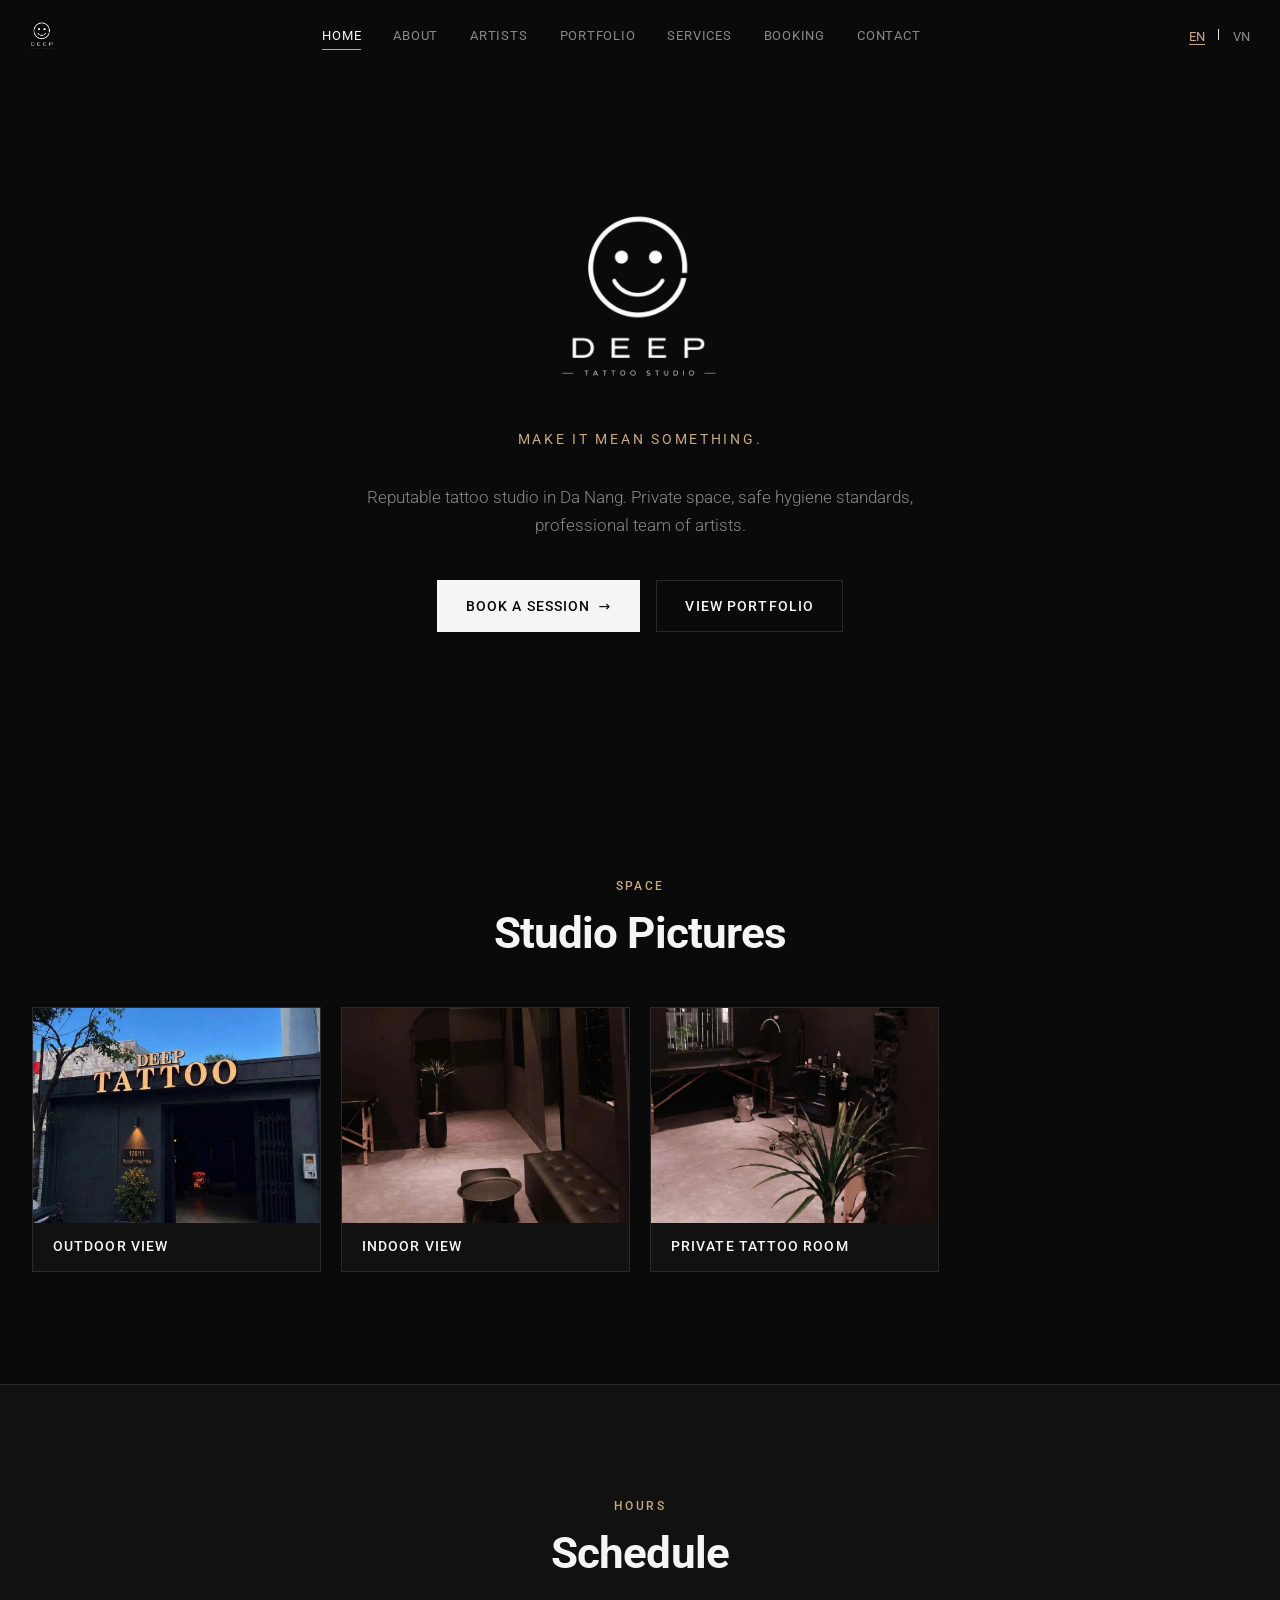
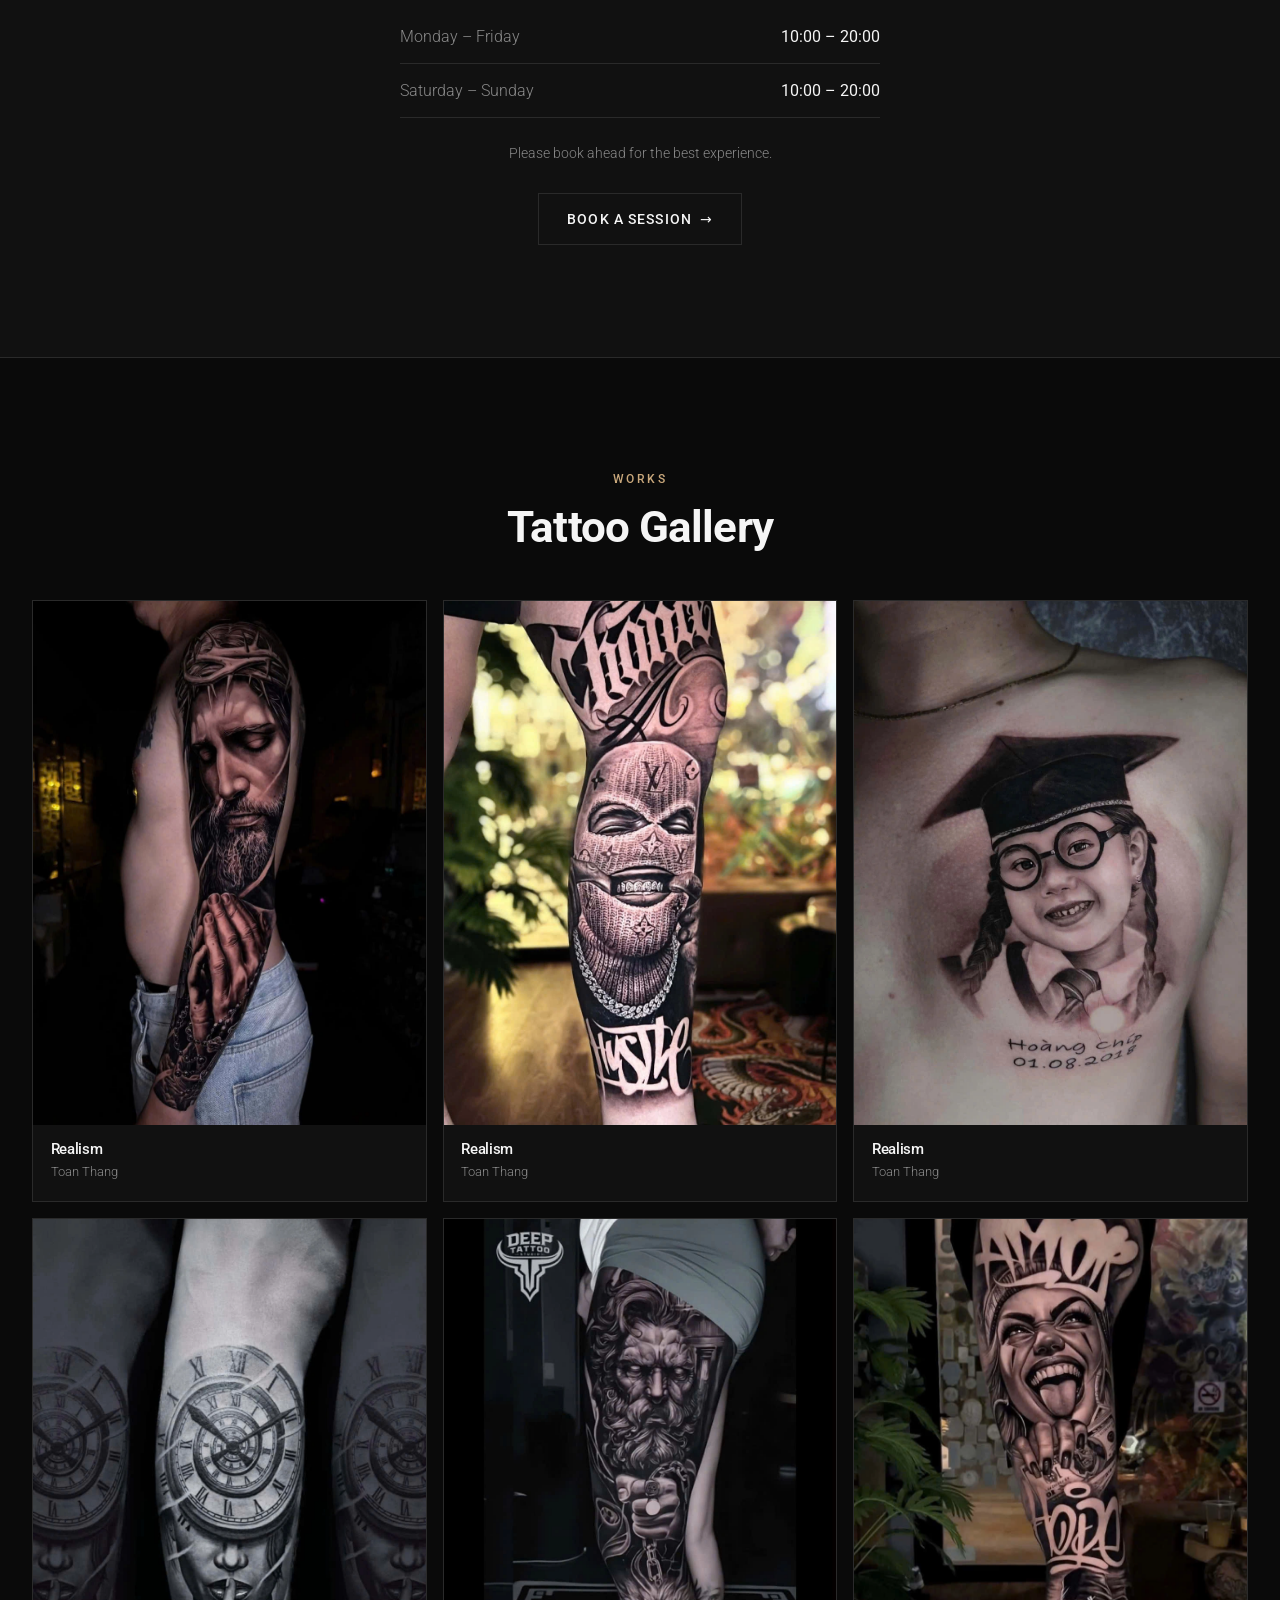
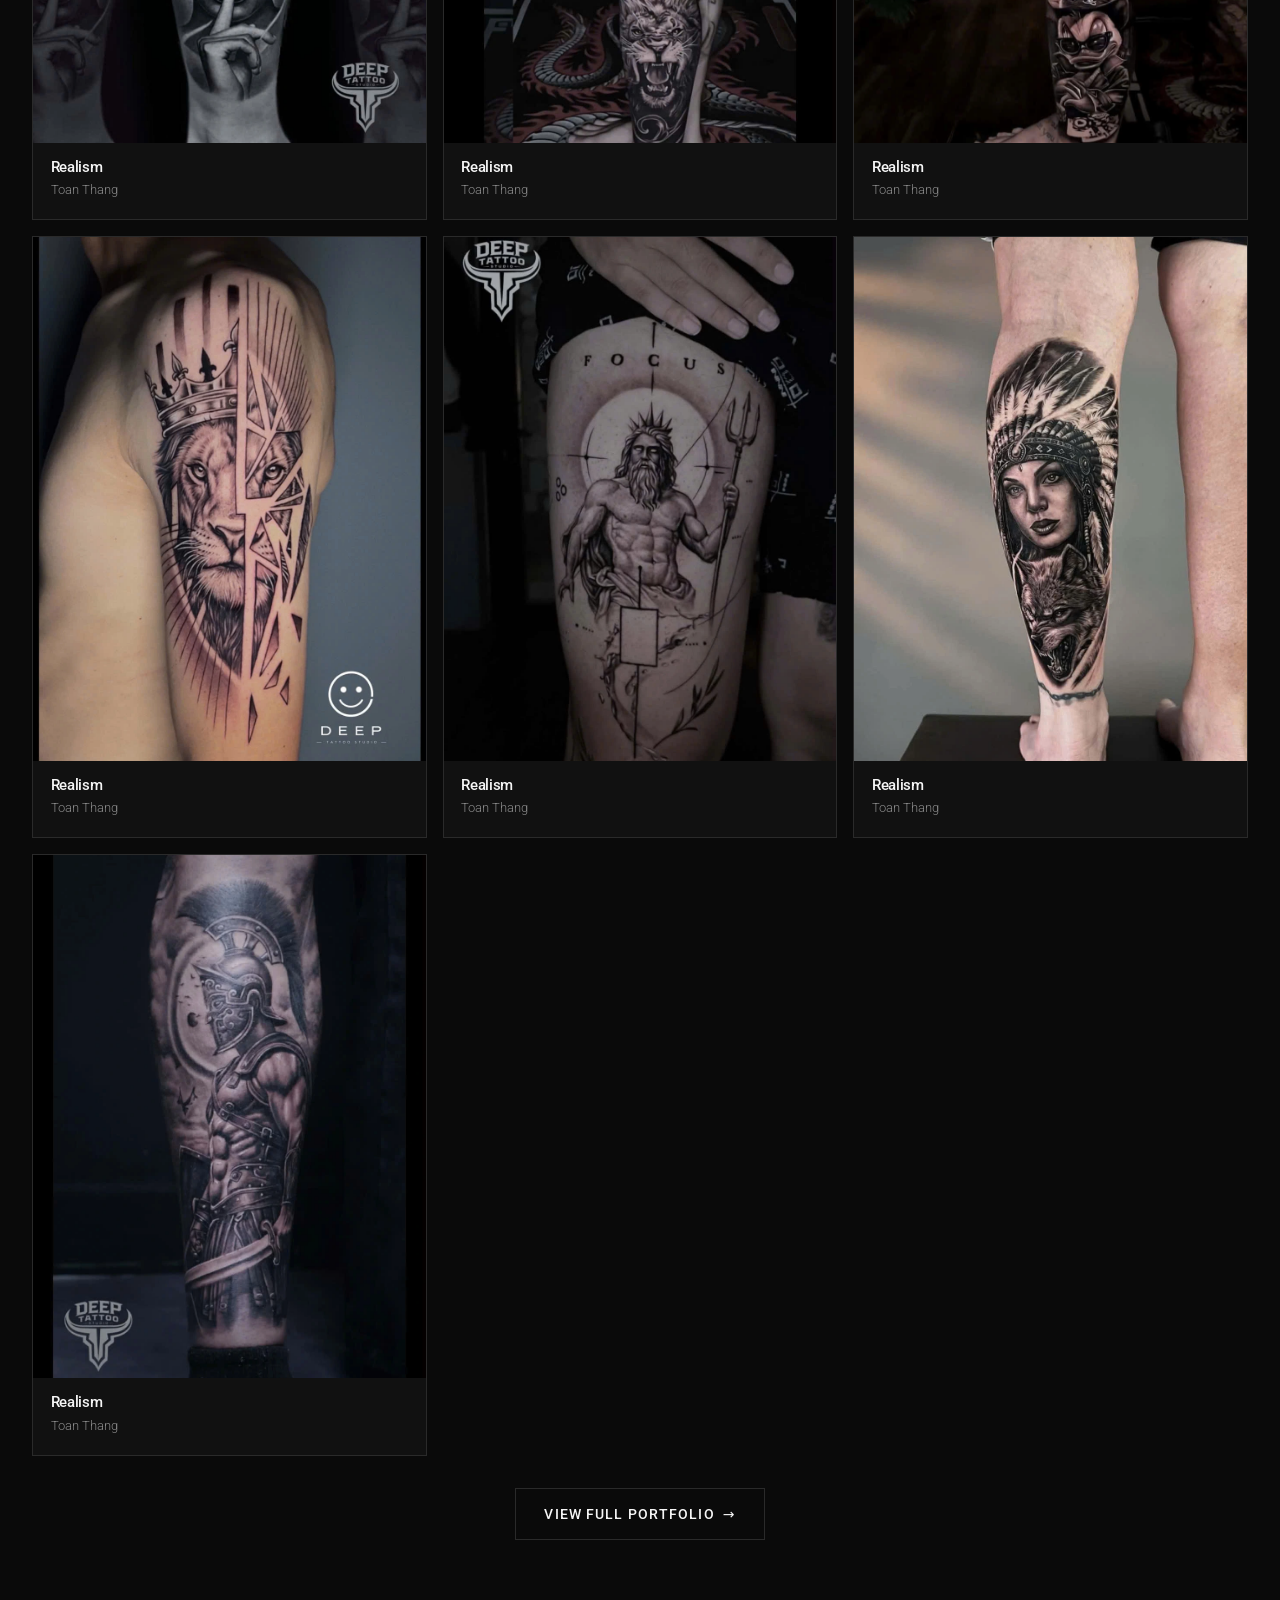
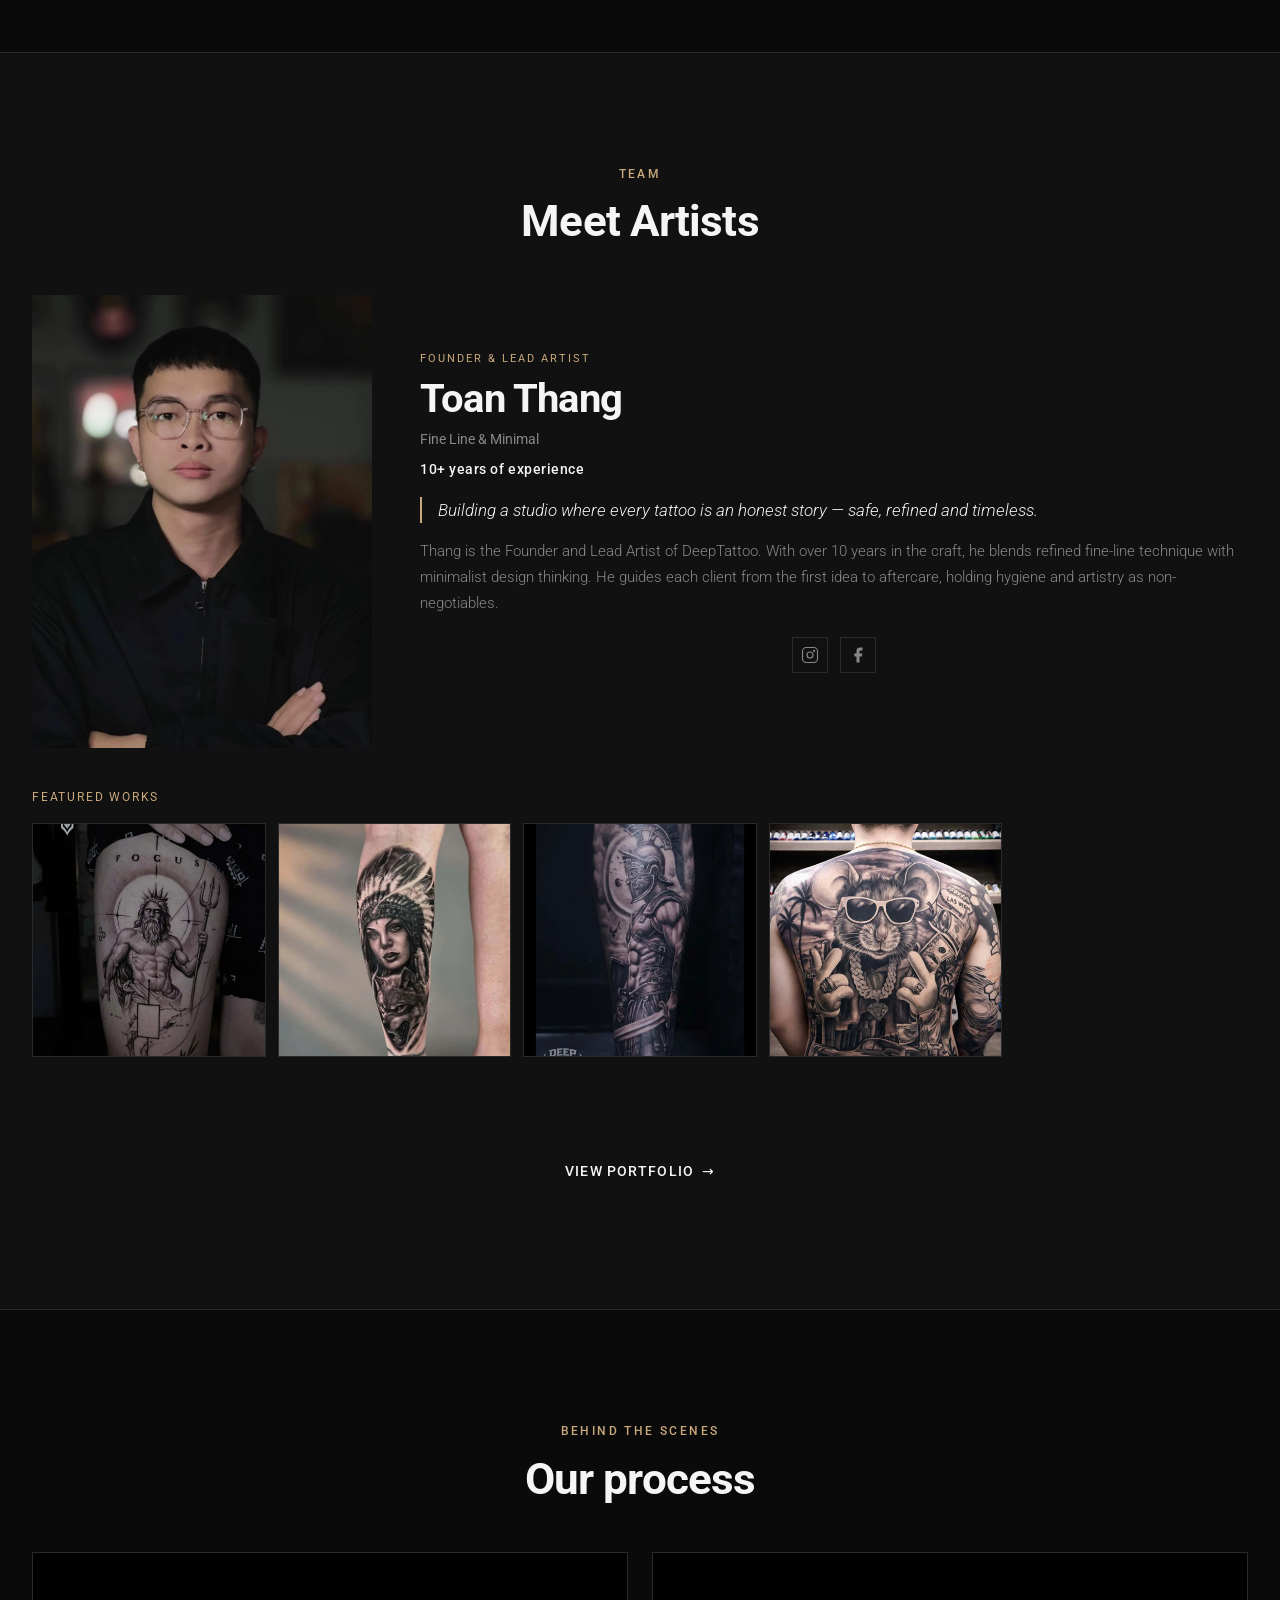
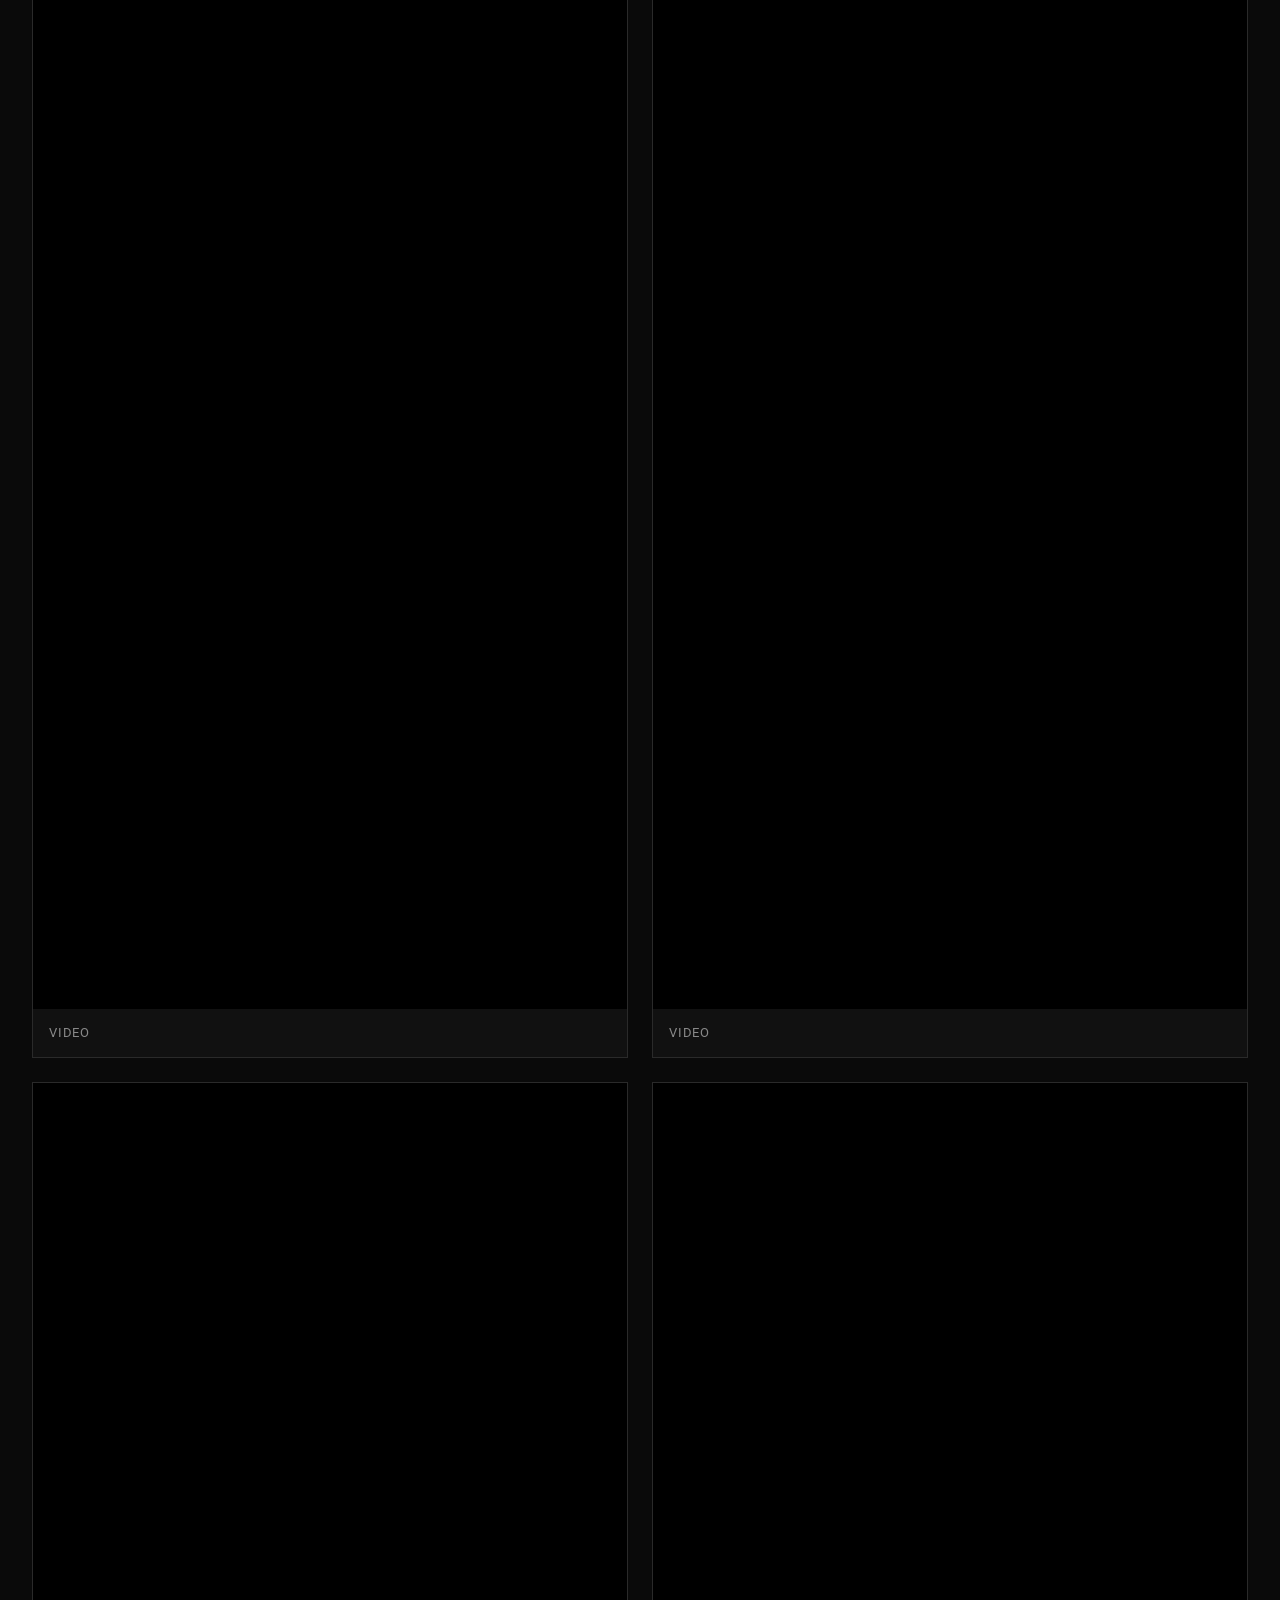
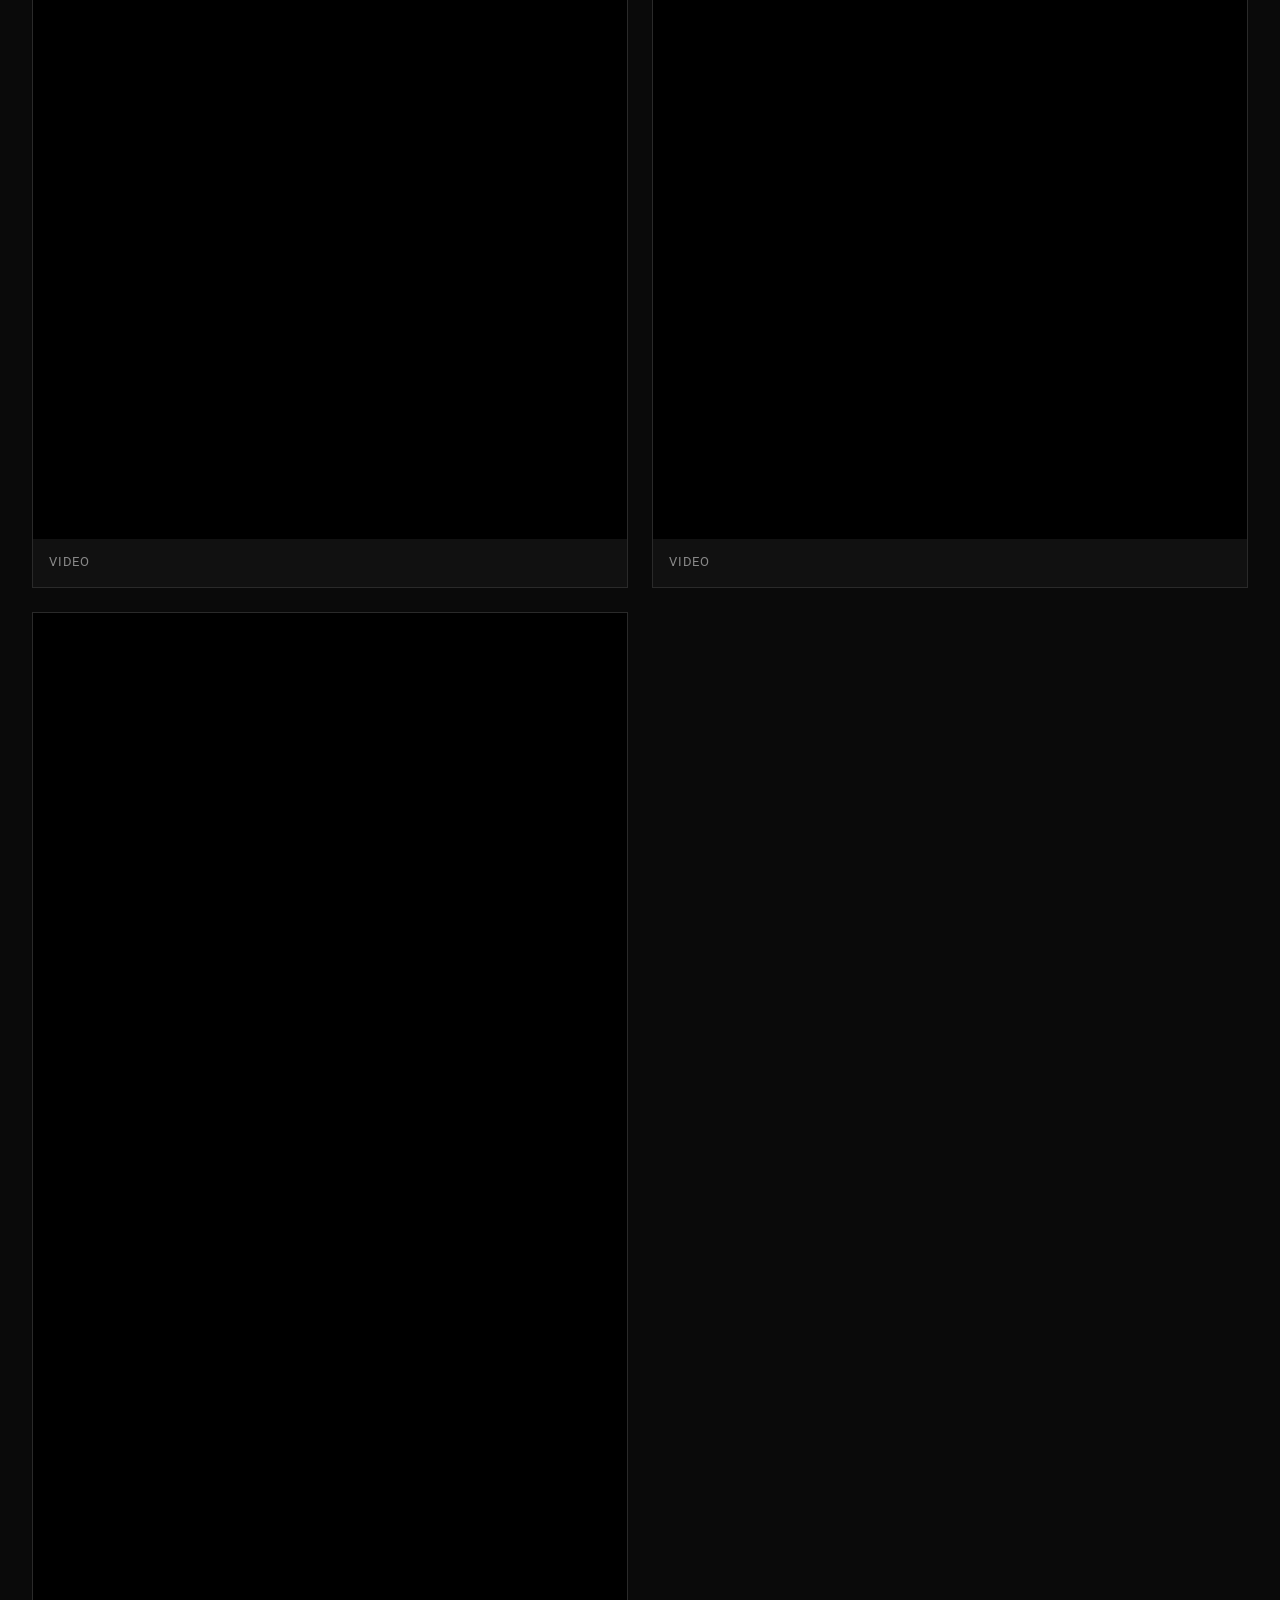
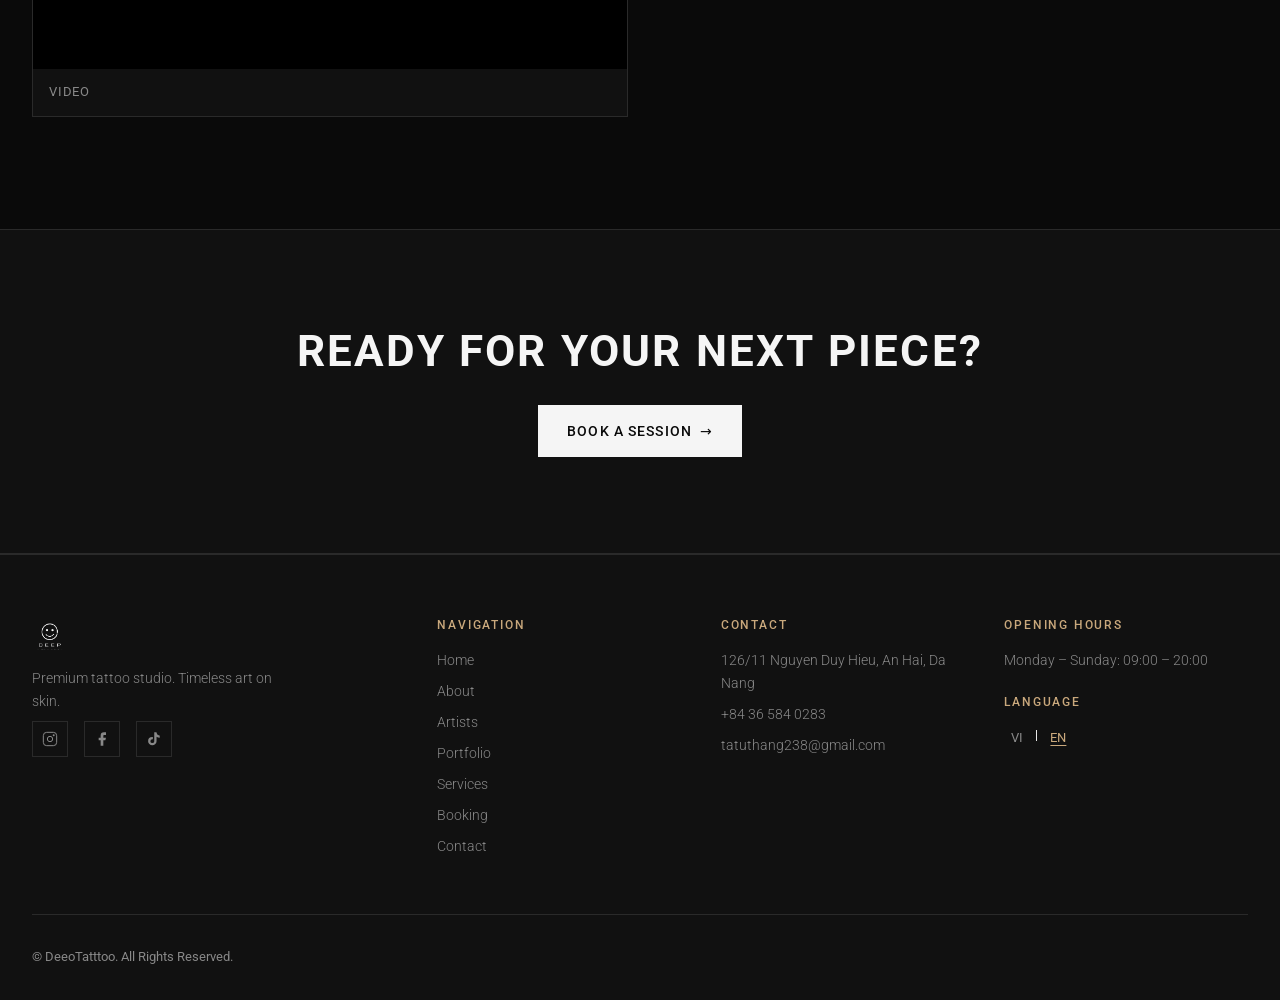
==== commit f1a84b6c: "Update index.html" ====
--- a/index.html
+++ b/index.html
@@ -3,10 +3,10 @@
 <head>
   <meta charset="UTF-8" />
   <meta name="viewport" content="width=device-width, initial-scale=1.0" />
-  <title>DeeoTatttoo — Tattoo Studio Cao Cấp</title>
-  <meta name="description" content="DeeoTatttoo Tattoo Studio — Nghệ thuật xăm hình cao cấp tại TP. Hồ Chí Minh. Fine line, blackwork, realism và nhiều hơn nữa." />
-  <meta property="og:title" content="DeeoTatttoo — Premium Tattoo Studio" />
-  <meta property="og:description" content="Premium tattoo art in Ho Chi Minh City." />
+  <title>DeepTatttoo — Tattoo Studio Cao Cấp</title>
+  <meta name="description" content="DeepTatttoo Tattoo Studio — Nghệ thuật xăm hình cao cấp tại TP. Đà Nẵng. Fine line, blackwork, realism và nhiều hơn nữa." />
+  <meta property="og:title" content="DeepTatttoo — Premium Tattoo Studio" />
+  <meta property="og:description" content="Premium tattoo art in Da Nang City." />
   <meta property="og:type" content="website" />
   <meta property="og:image" content="/assets/images/logo.webp" />
   <link rel="icon" href="data:image/svg+xml,<svg xmlns='http://www.w3.org/2000/svg' viewBox='0 0 100 100'><text y='.9em' font-size='90'>✦</text></svg>" />
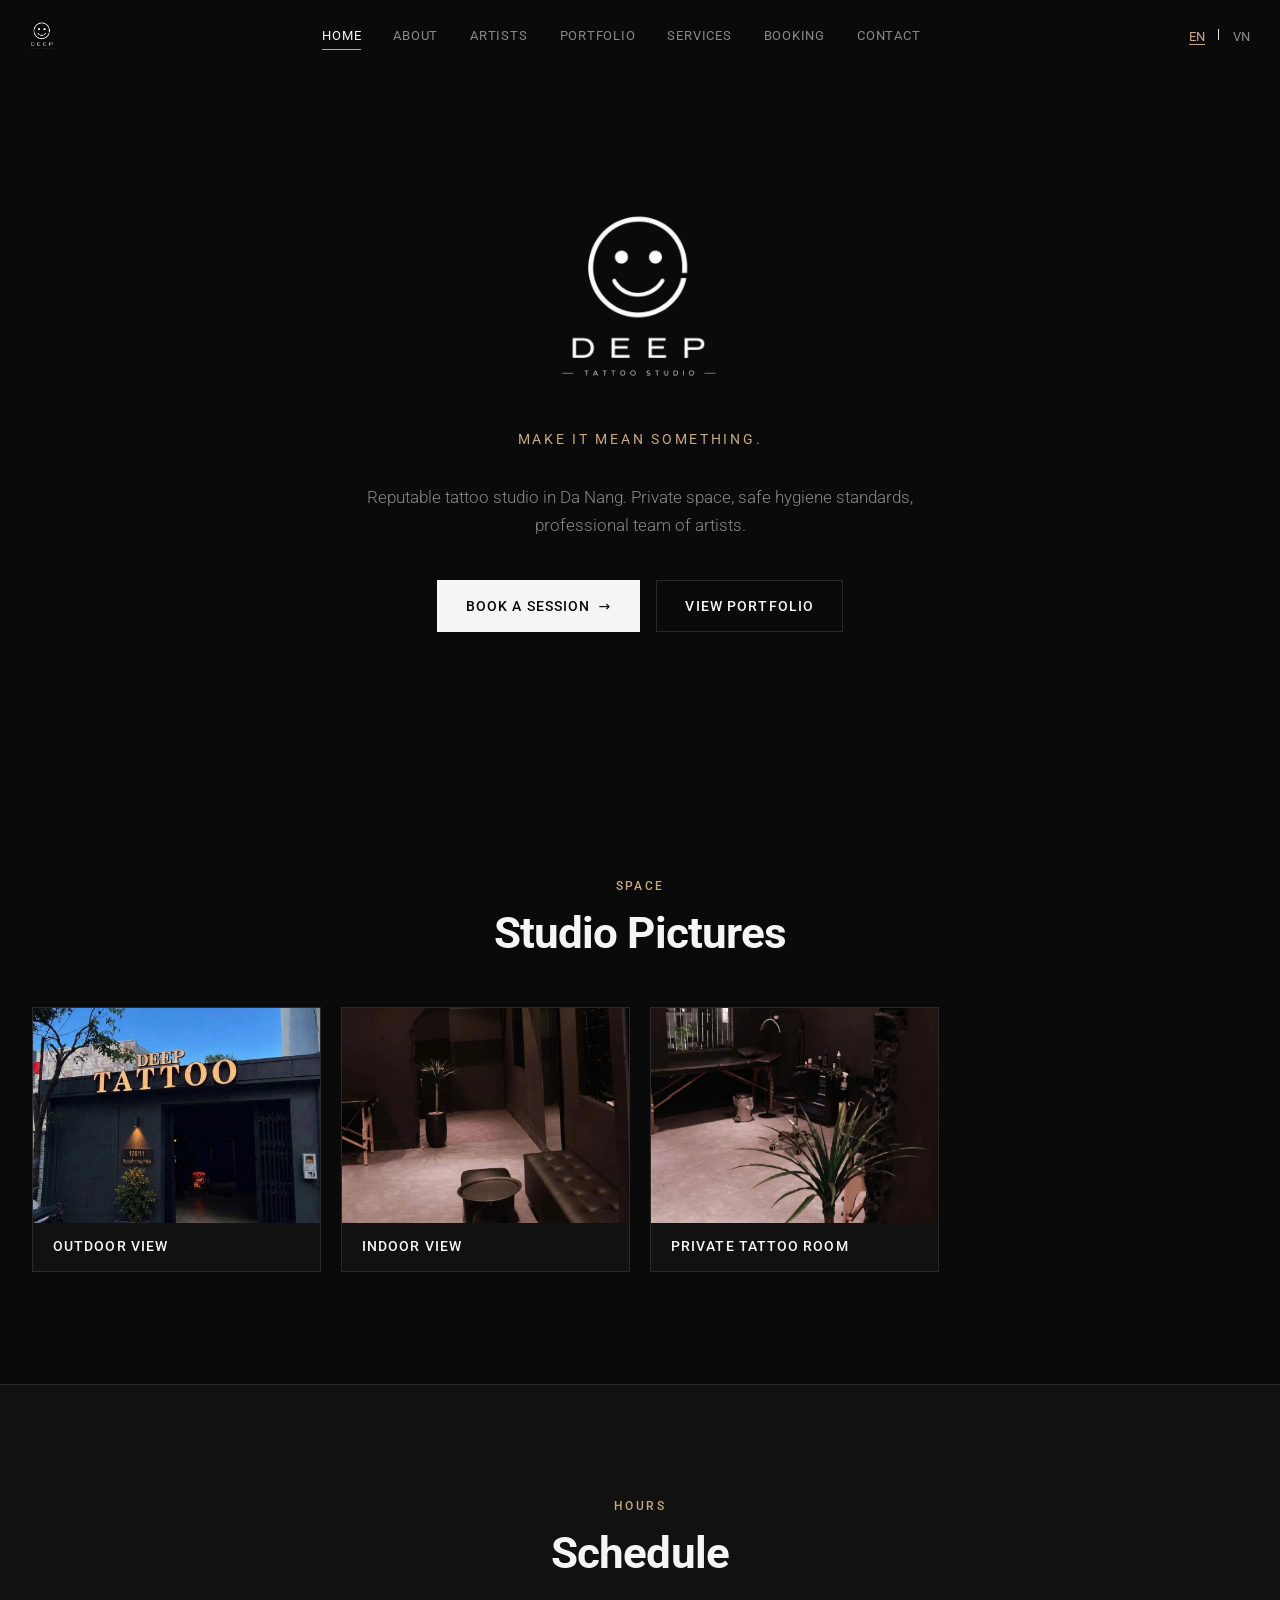
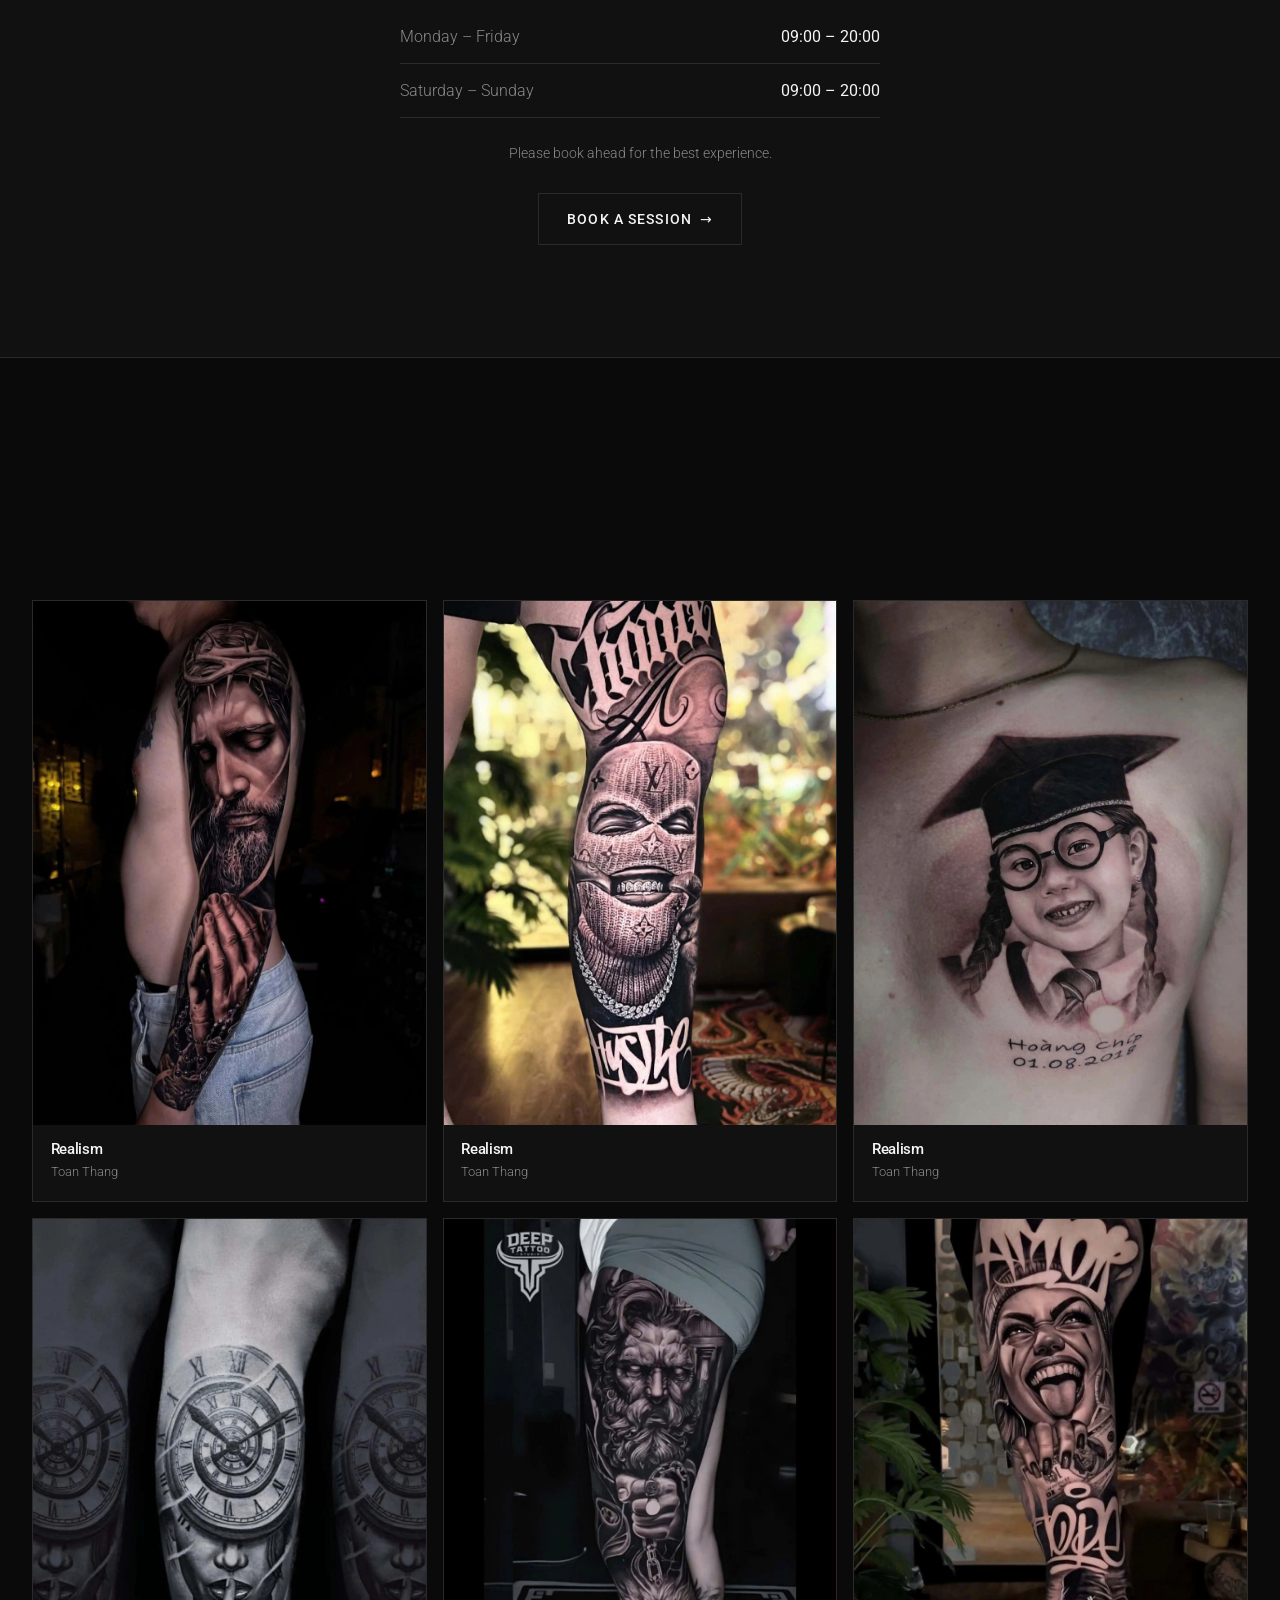
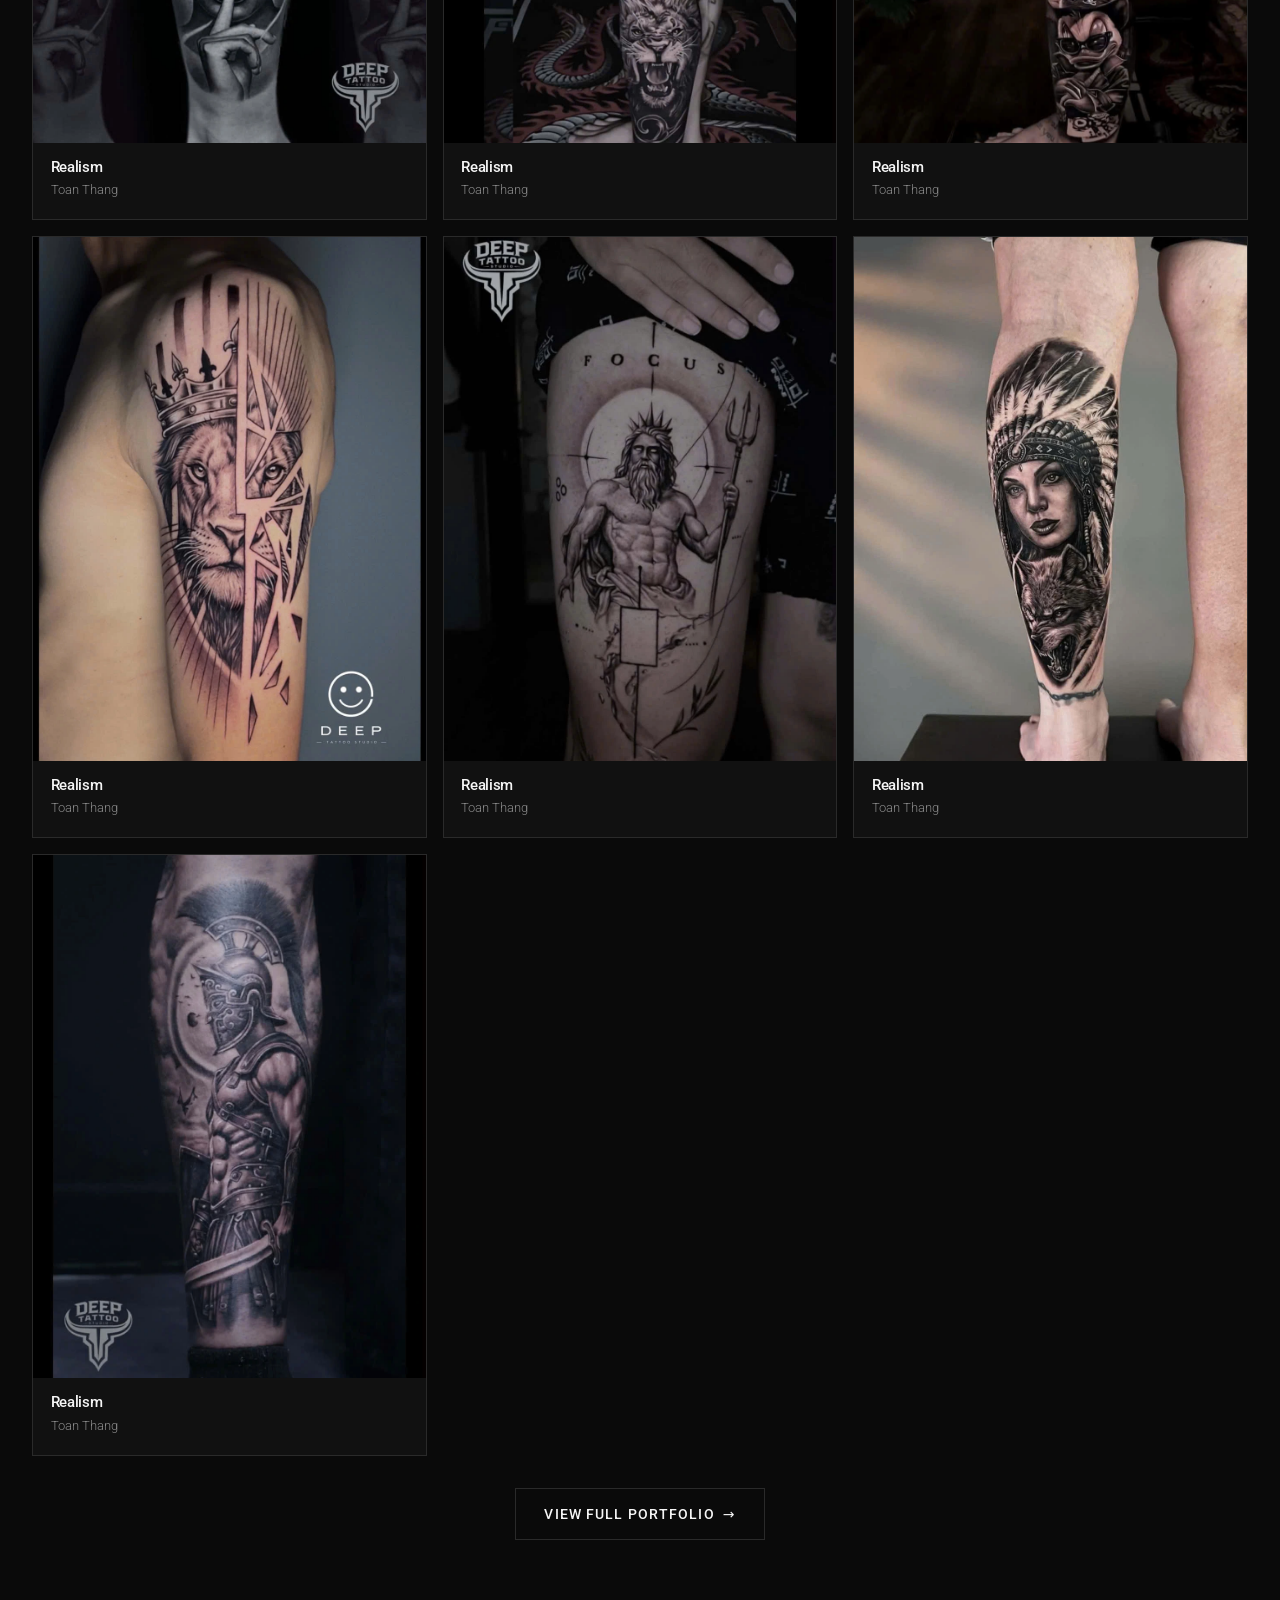
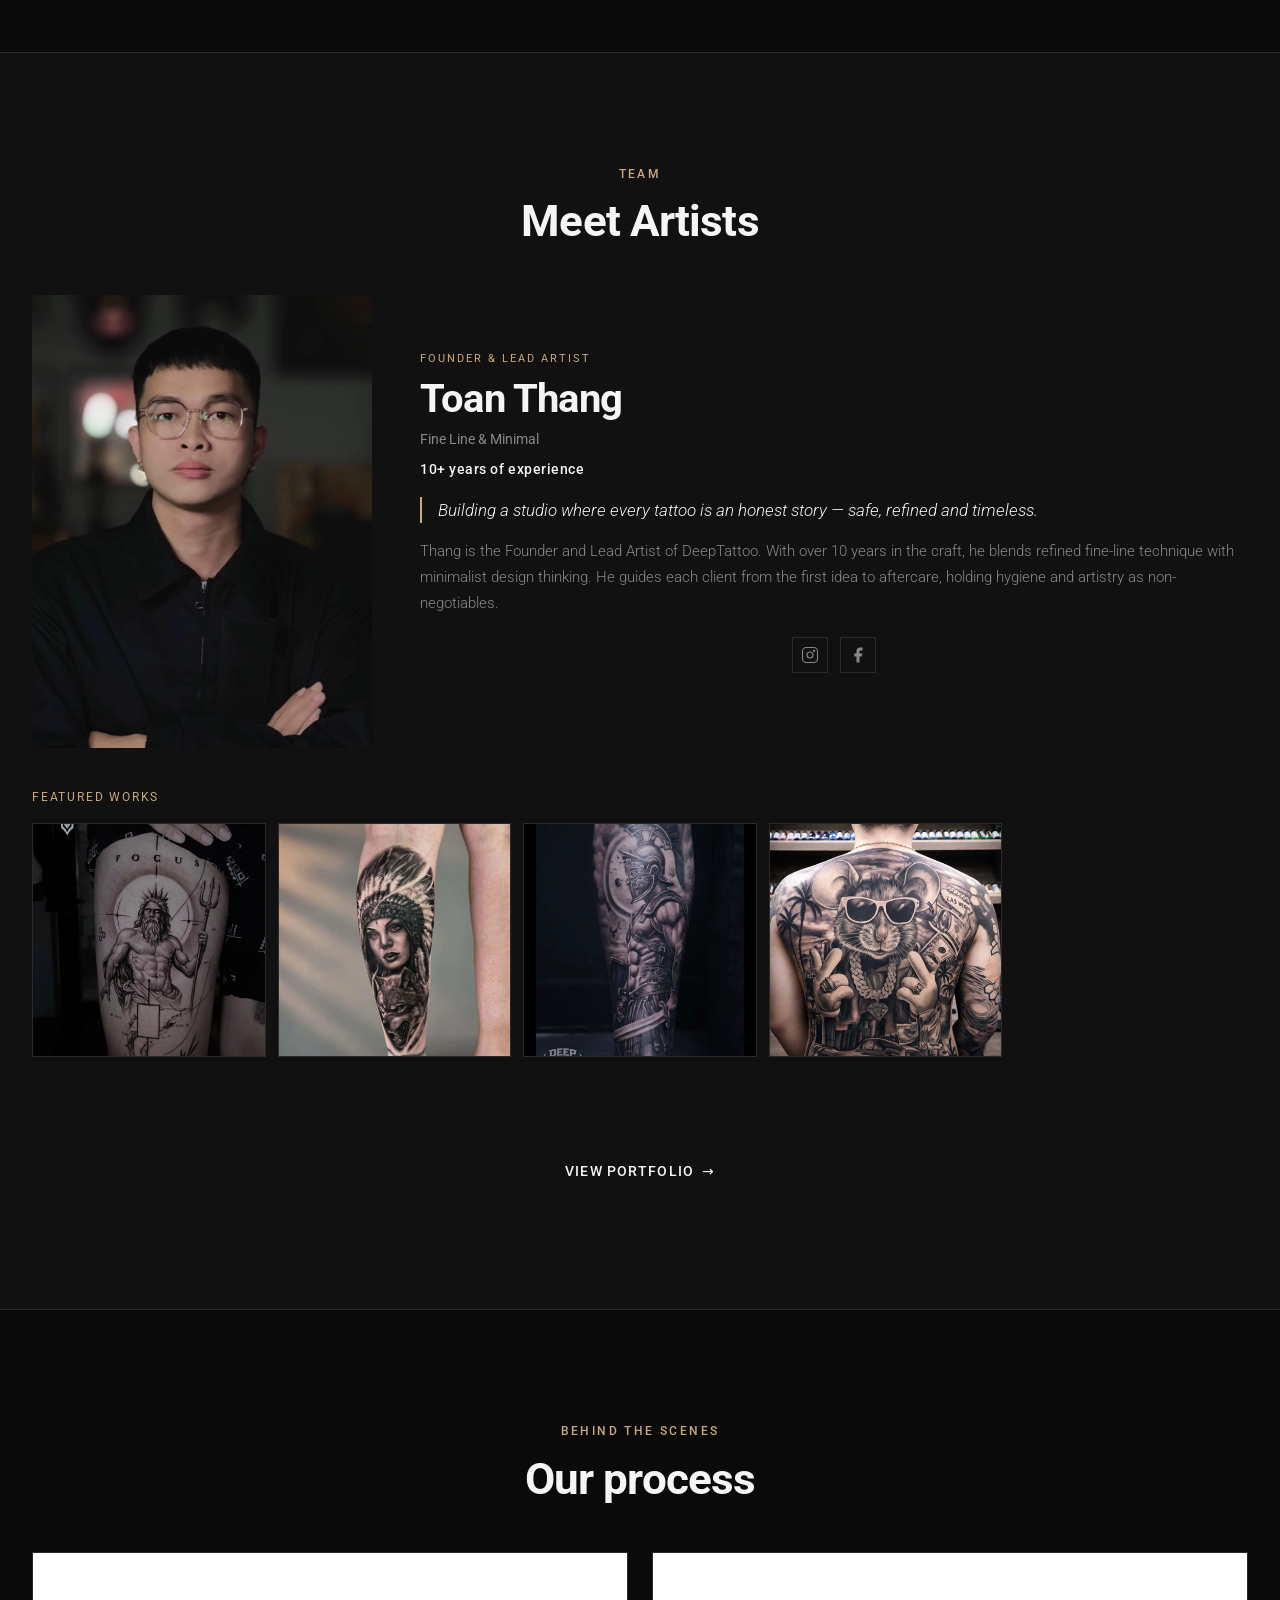
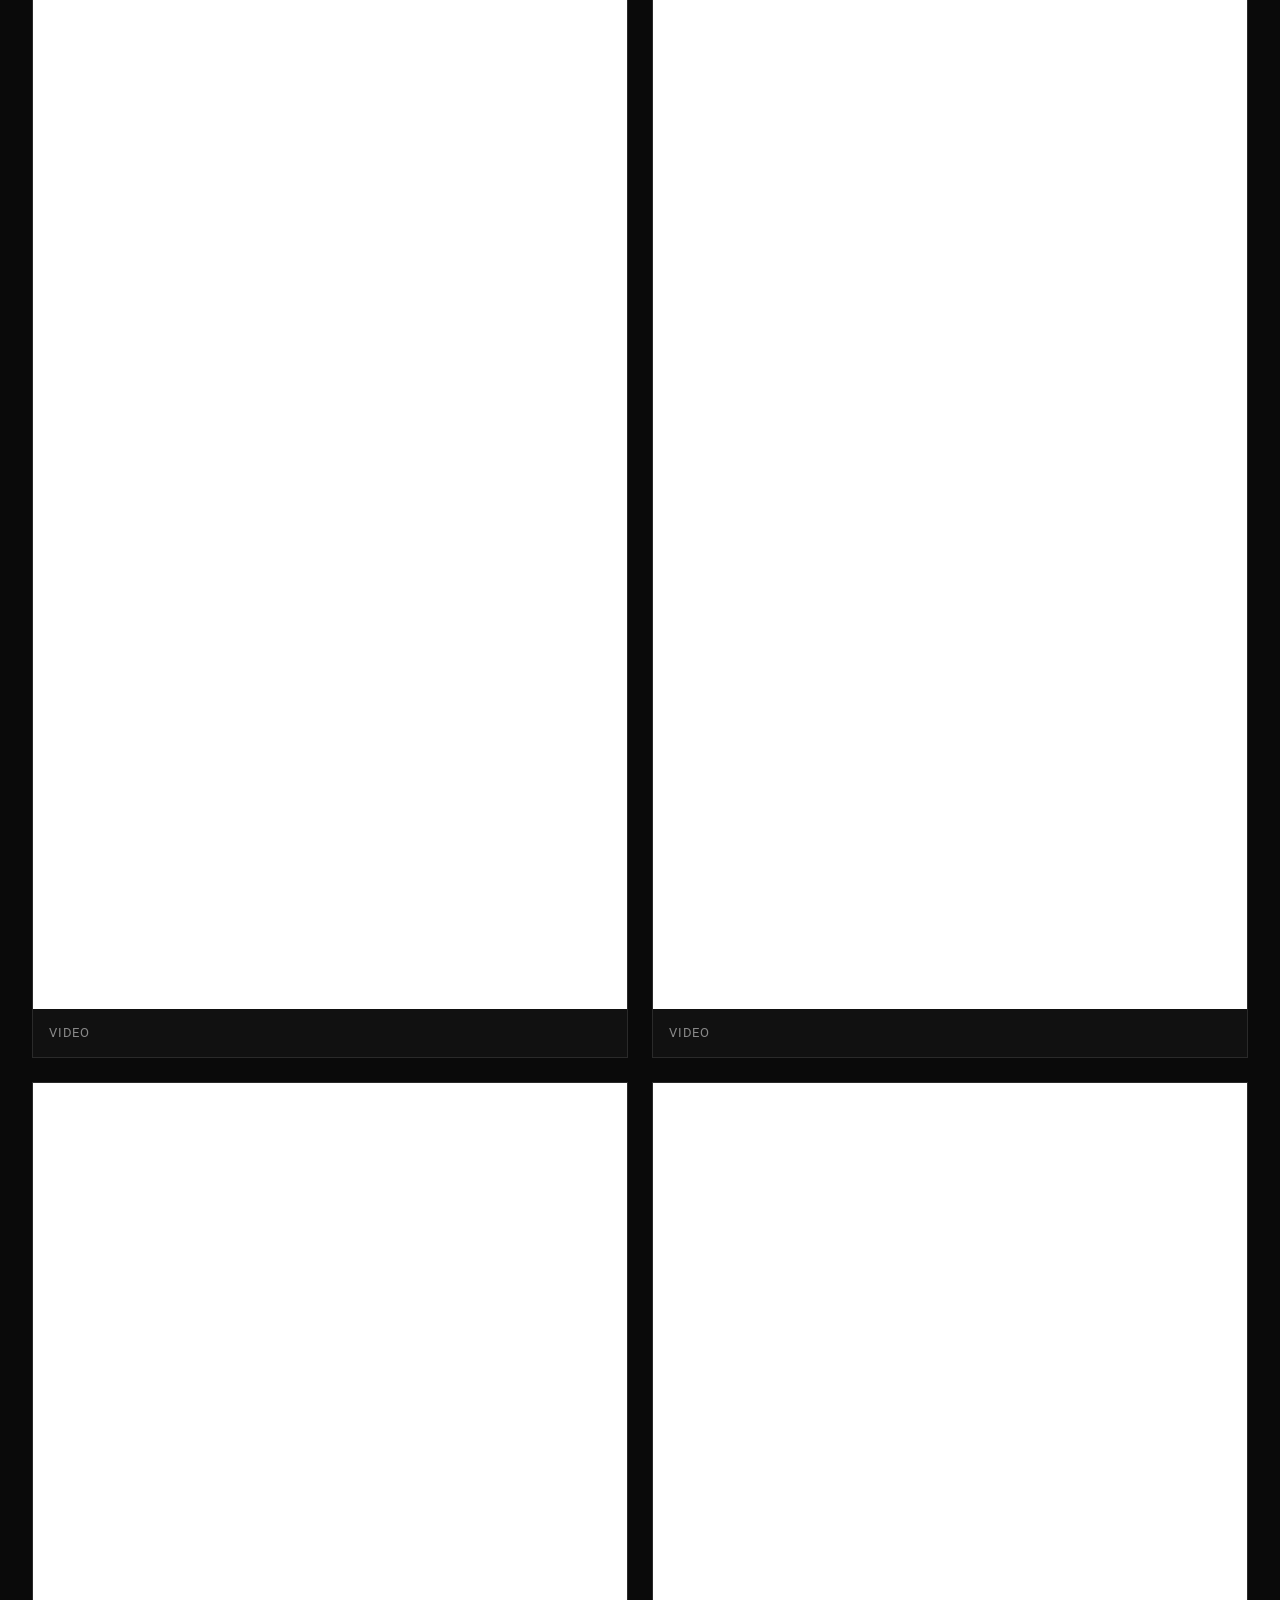
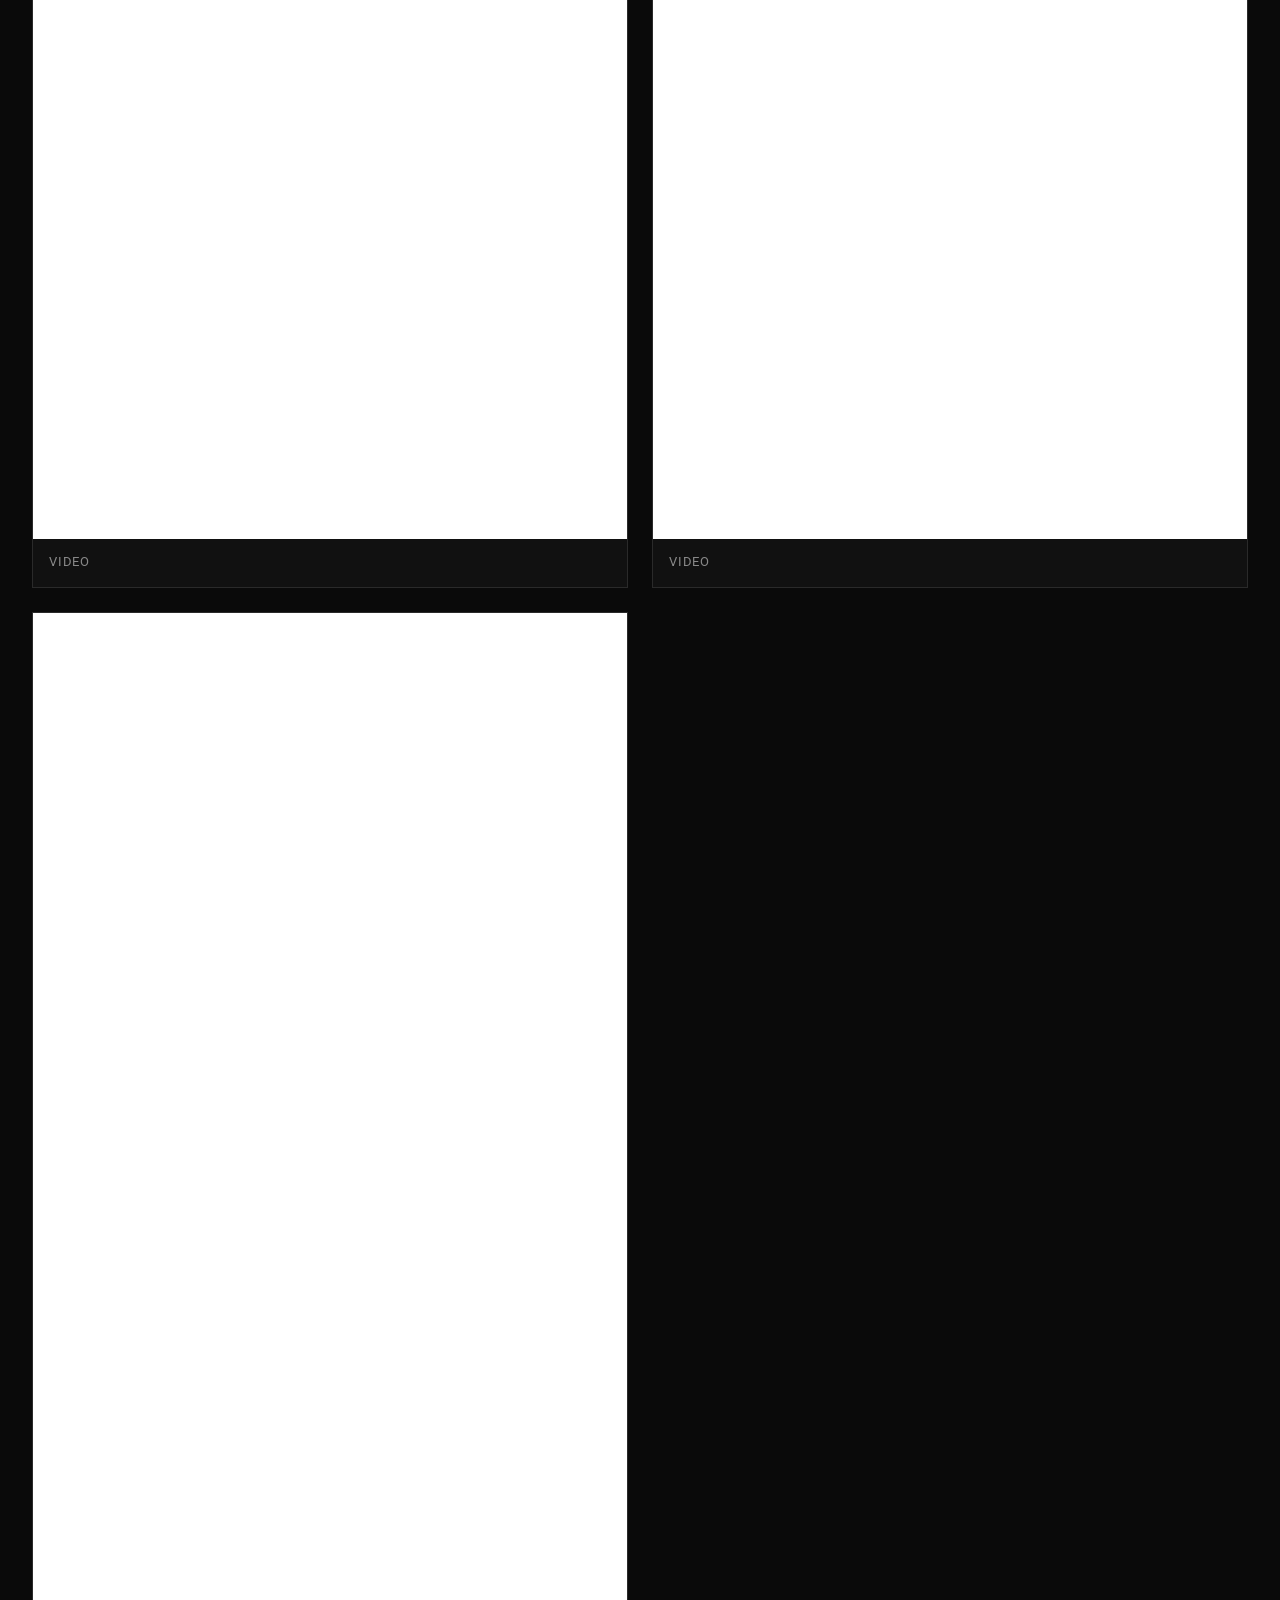
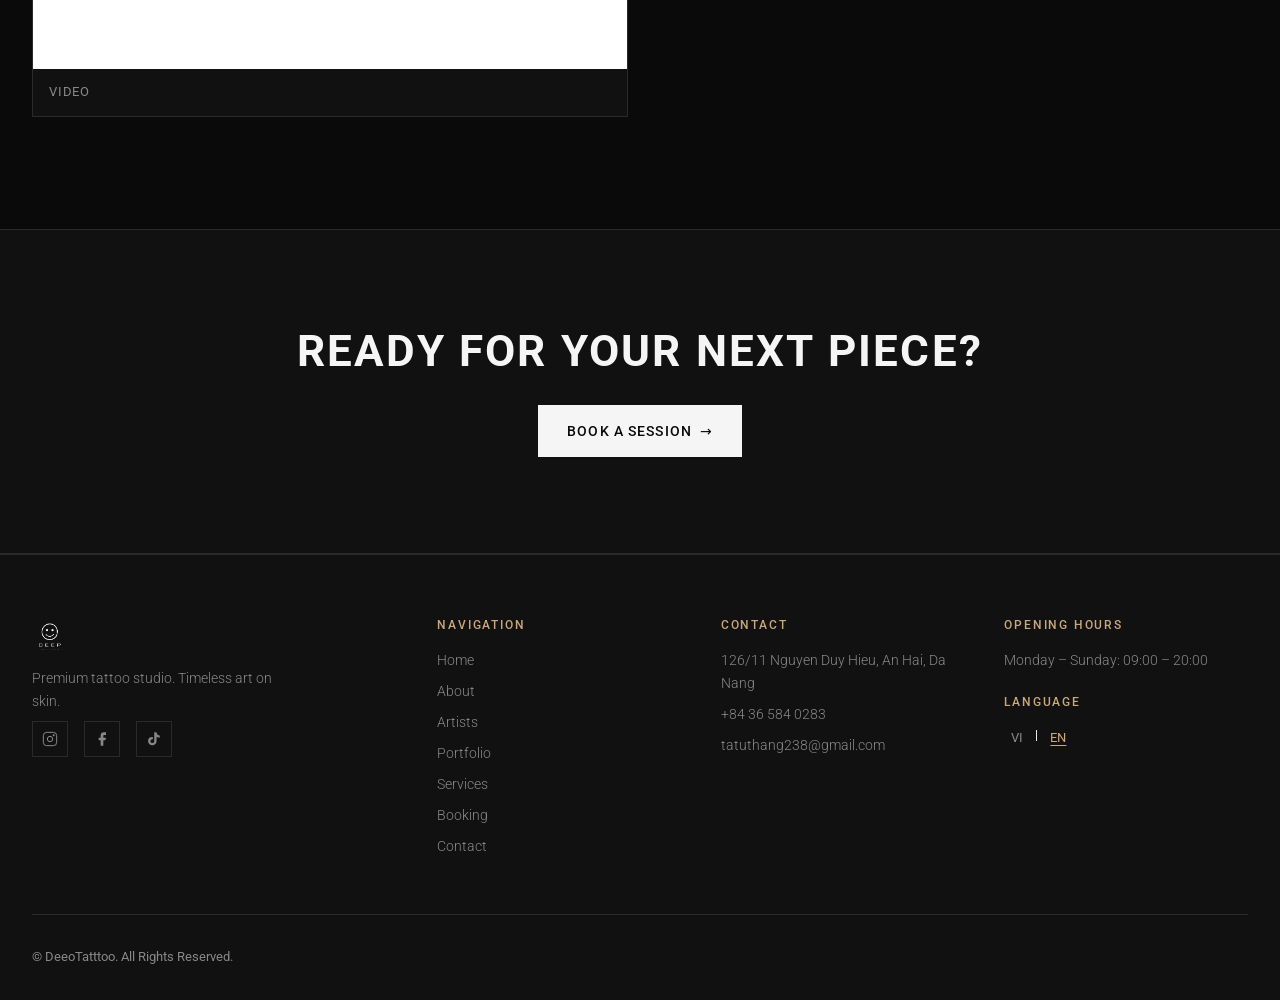
==== commit 6698e956: "Update index.html" ====
--- a/index.html
+++ b/index.html
@@ -144,11 +144,11 @@
           <ul class="schedule-list">
             <li>
               <span data-i18n="schedule_weekdays">Thứ 2 – Thứ 6</span>
-              <span>10:00 – 20:00</span>
+              <span>09:00 – 20:00</span>
             </li>
             <li>
               <span data-i18n="schedule_weekend">Thứ 7 – Chủ nhật</span>
-              <span>10:00 – 20:00</span>
+              <span>09:00 – 20:00</span>
             </li>
           </ul>
           <p class="schedule-note" data-i18n="schedule_note">Đặt lịch trước để được phục vụ tốt nhất.</p>
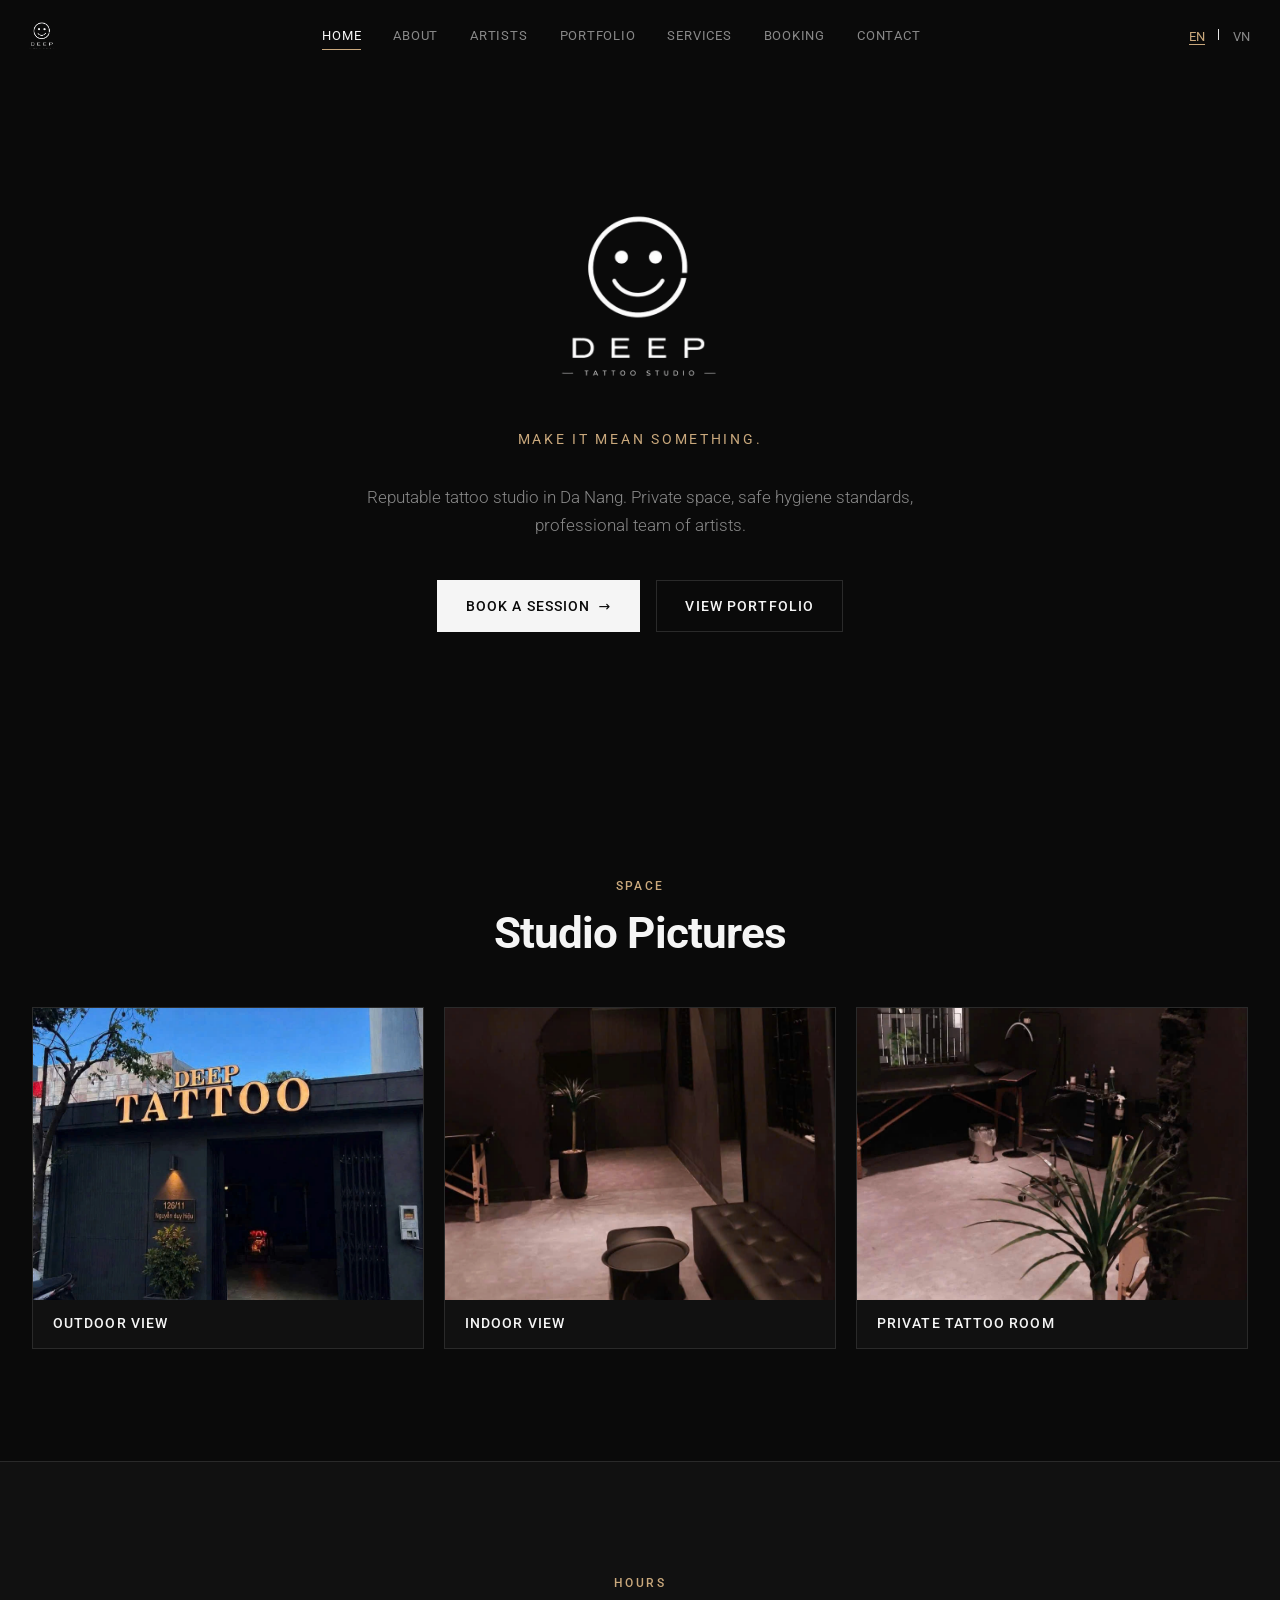
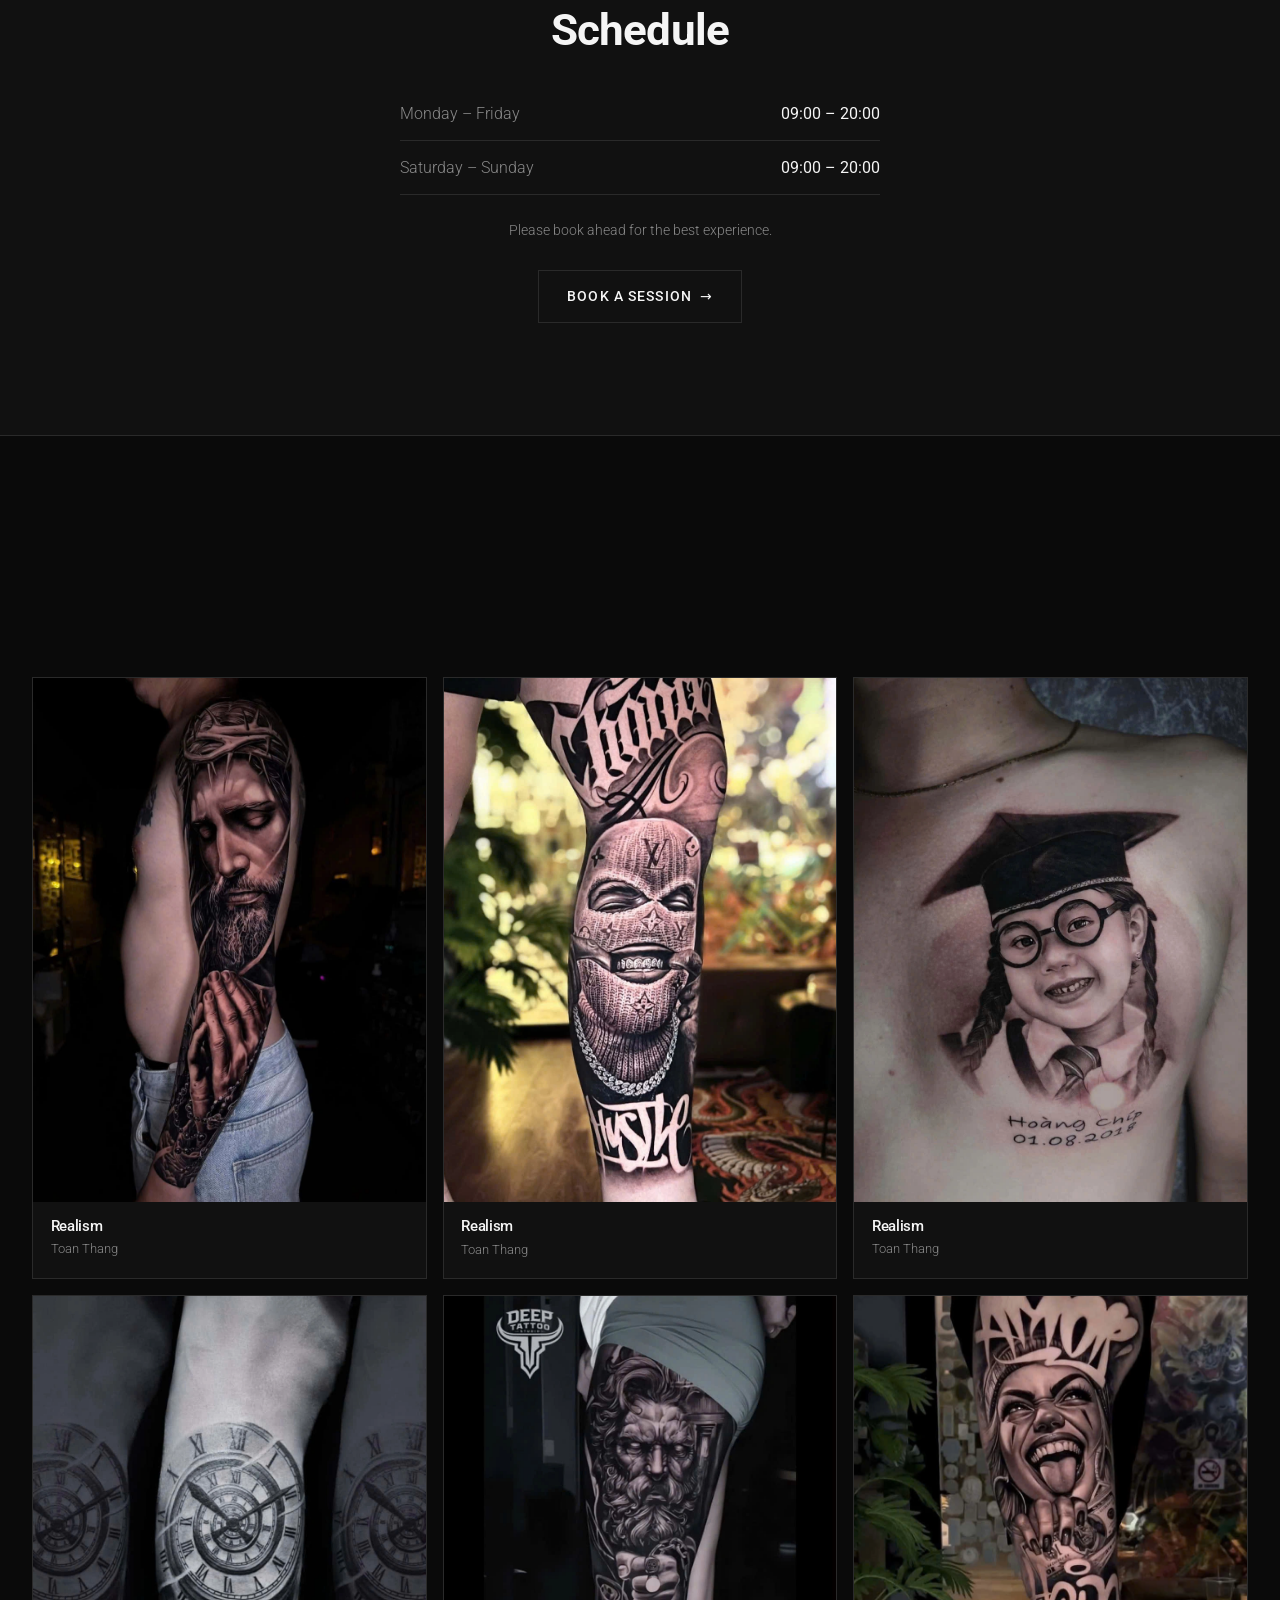
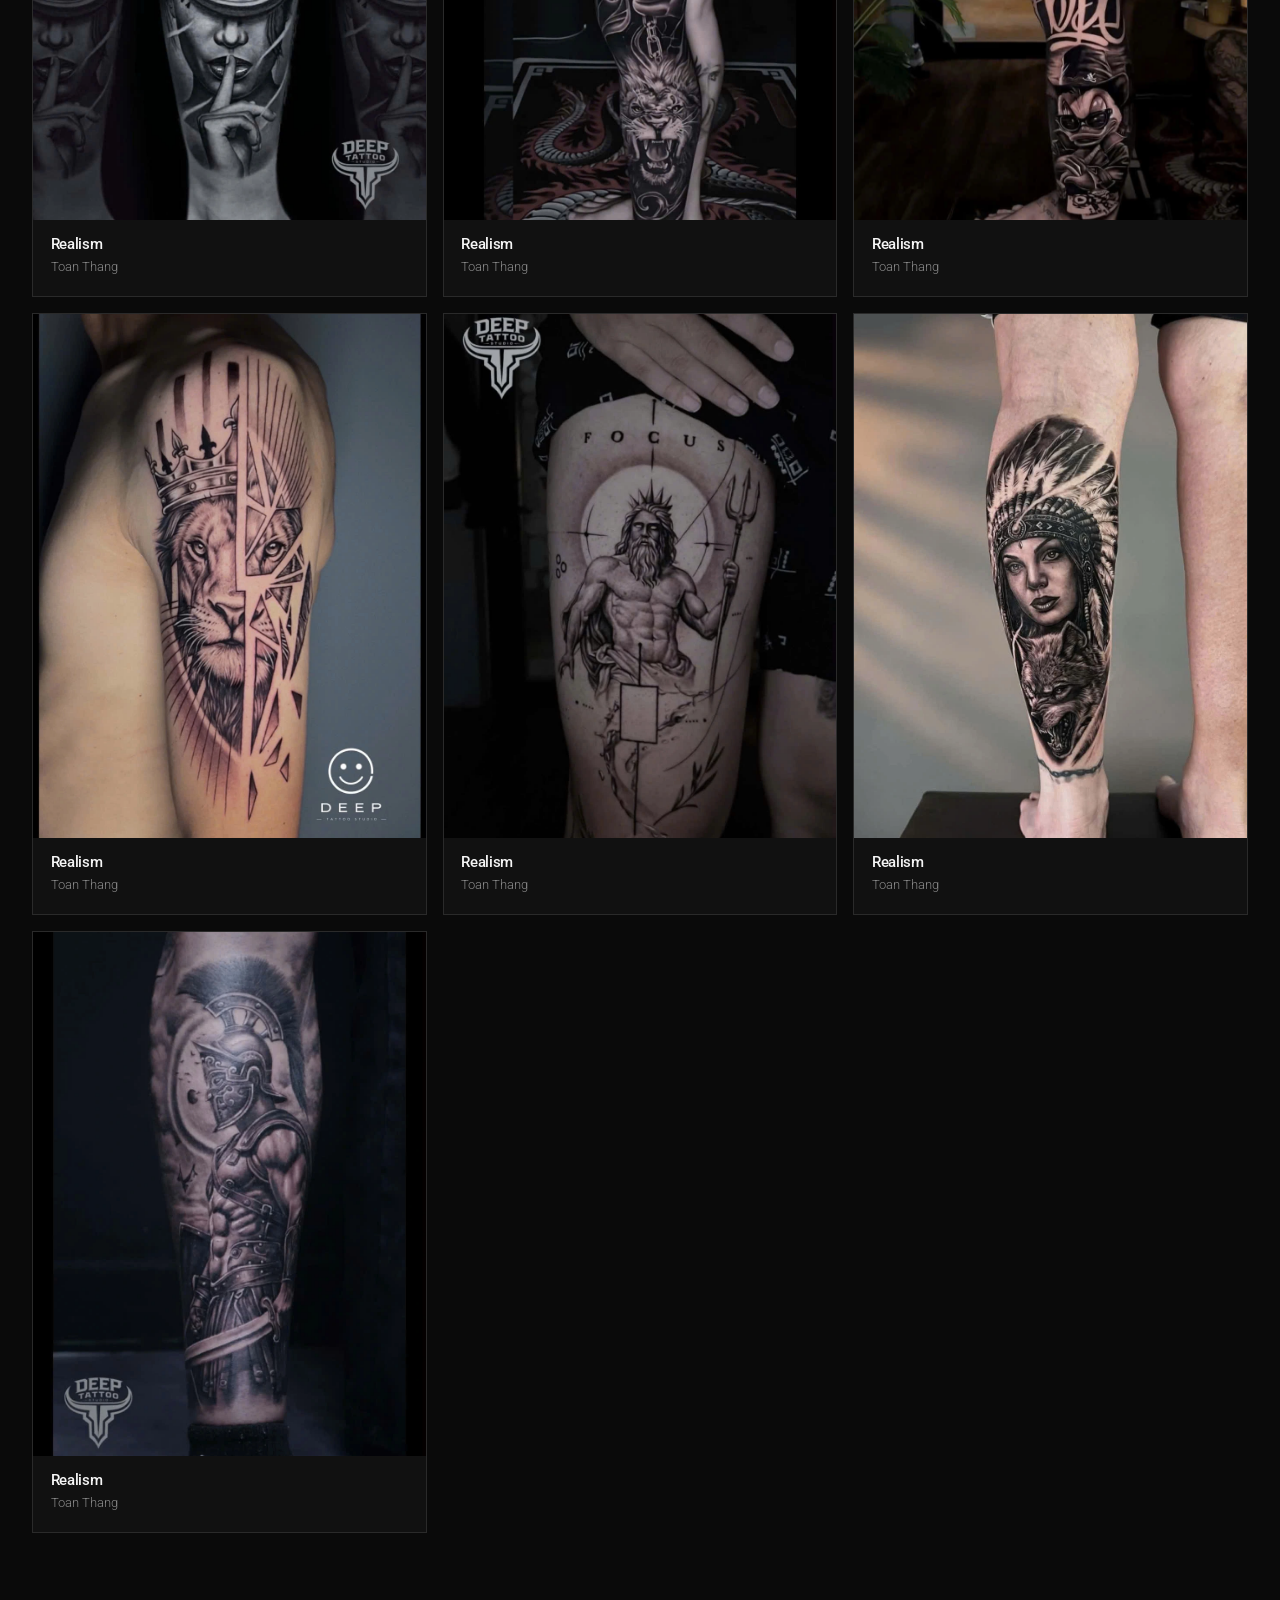
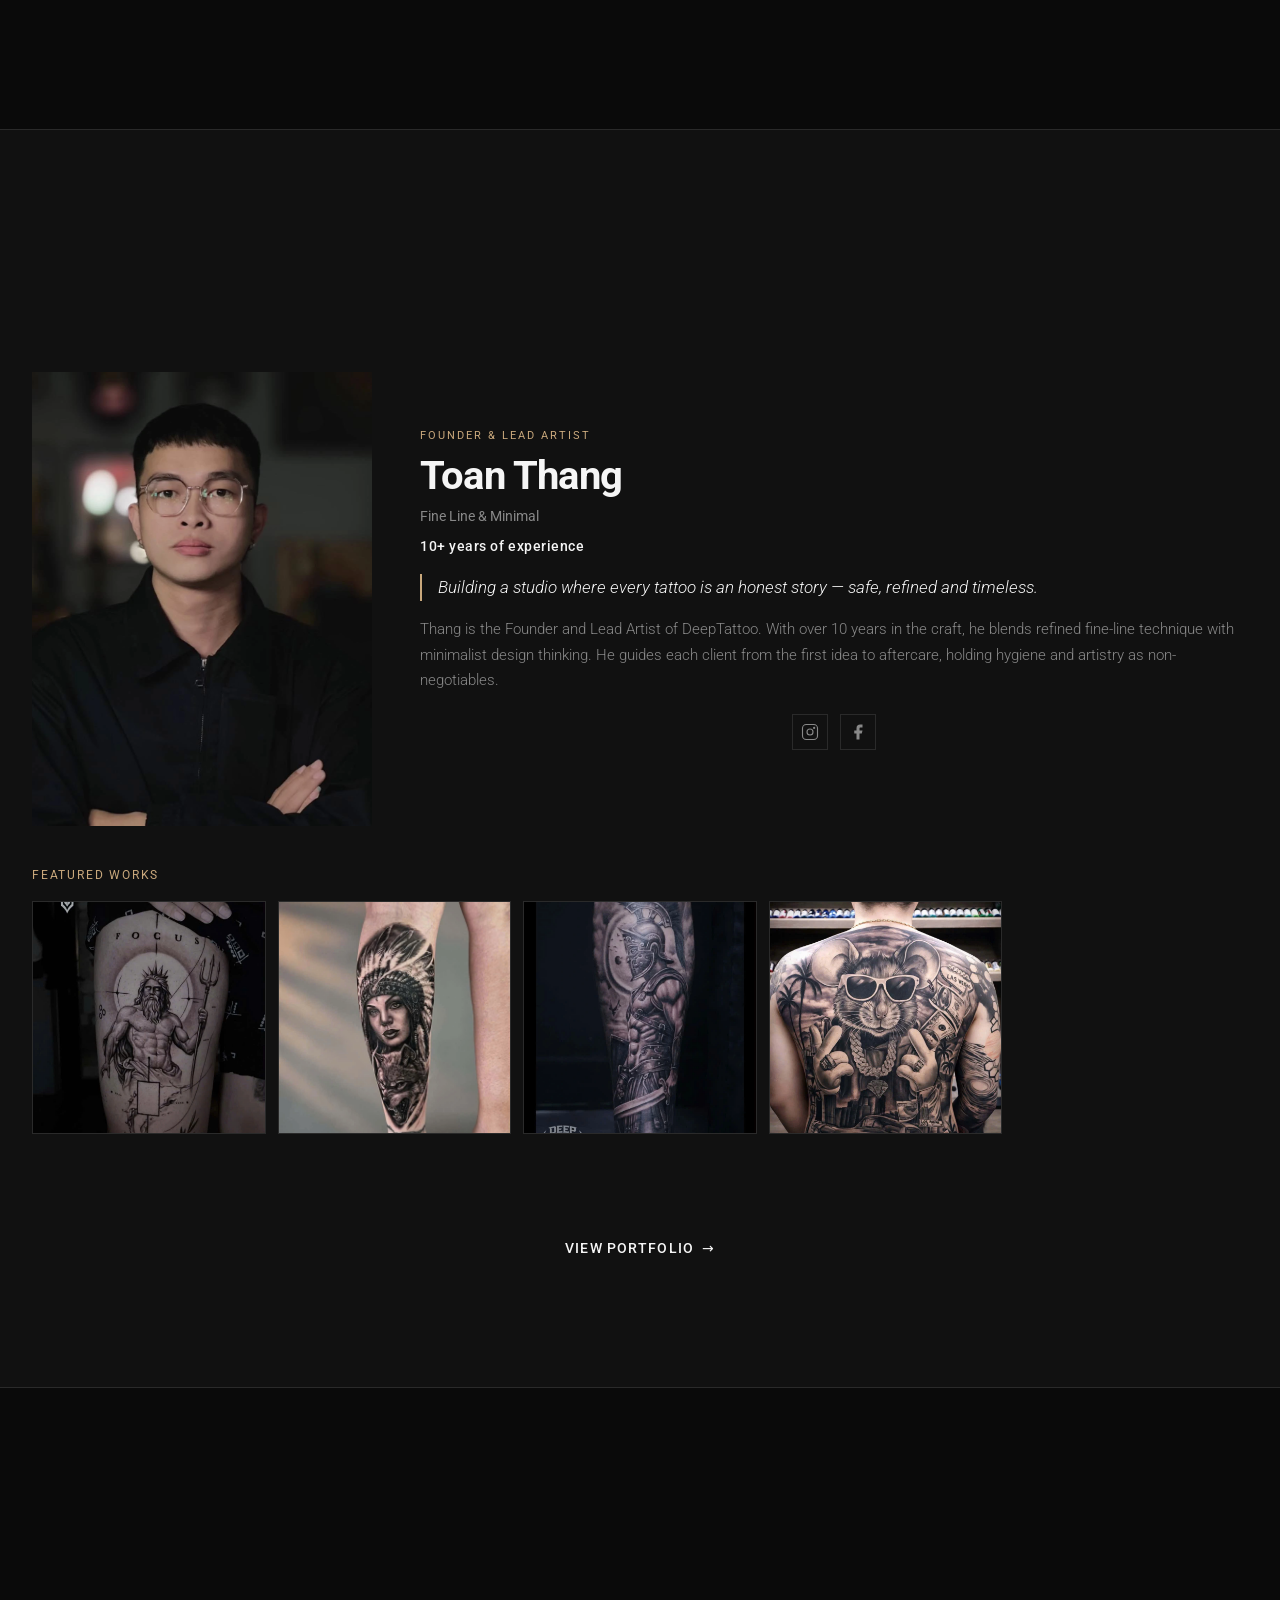
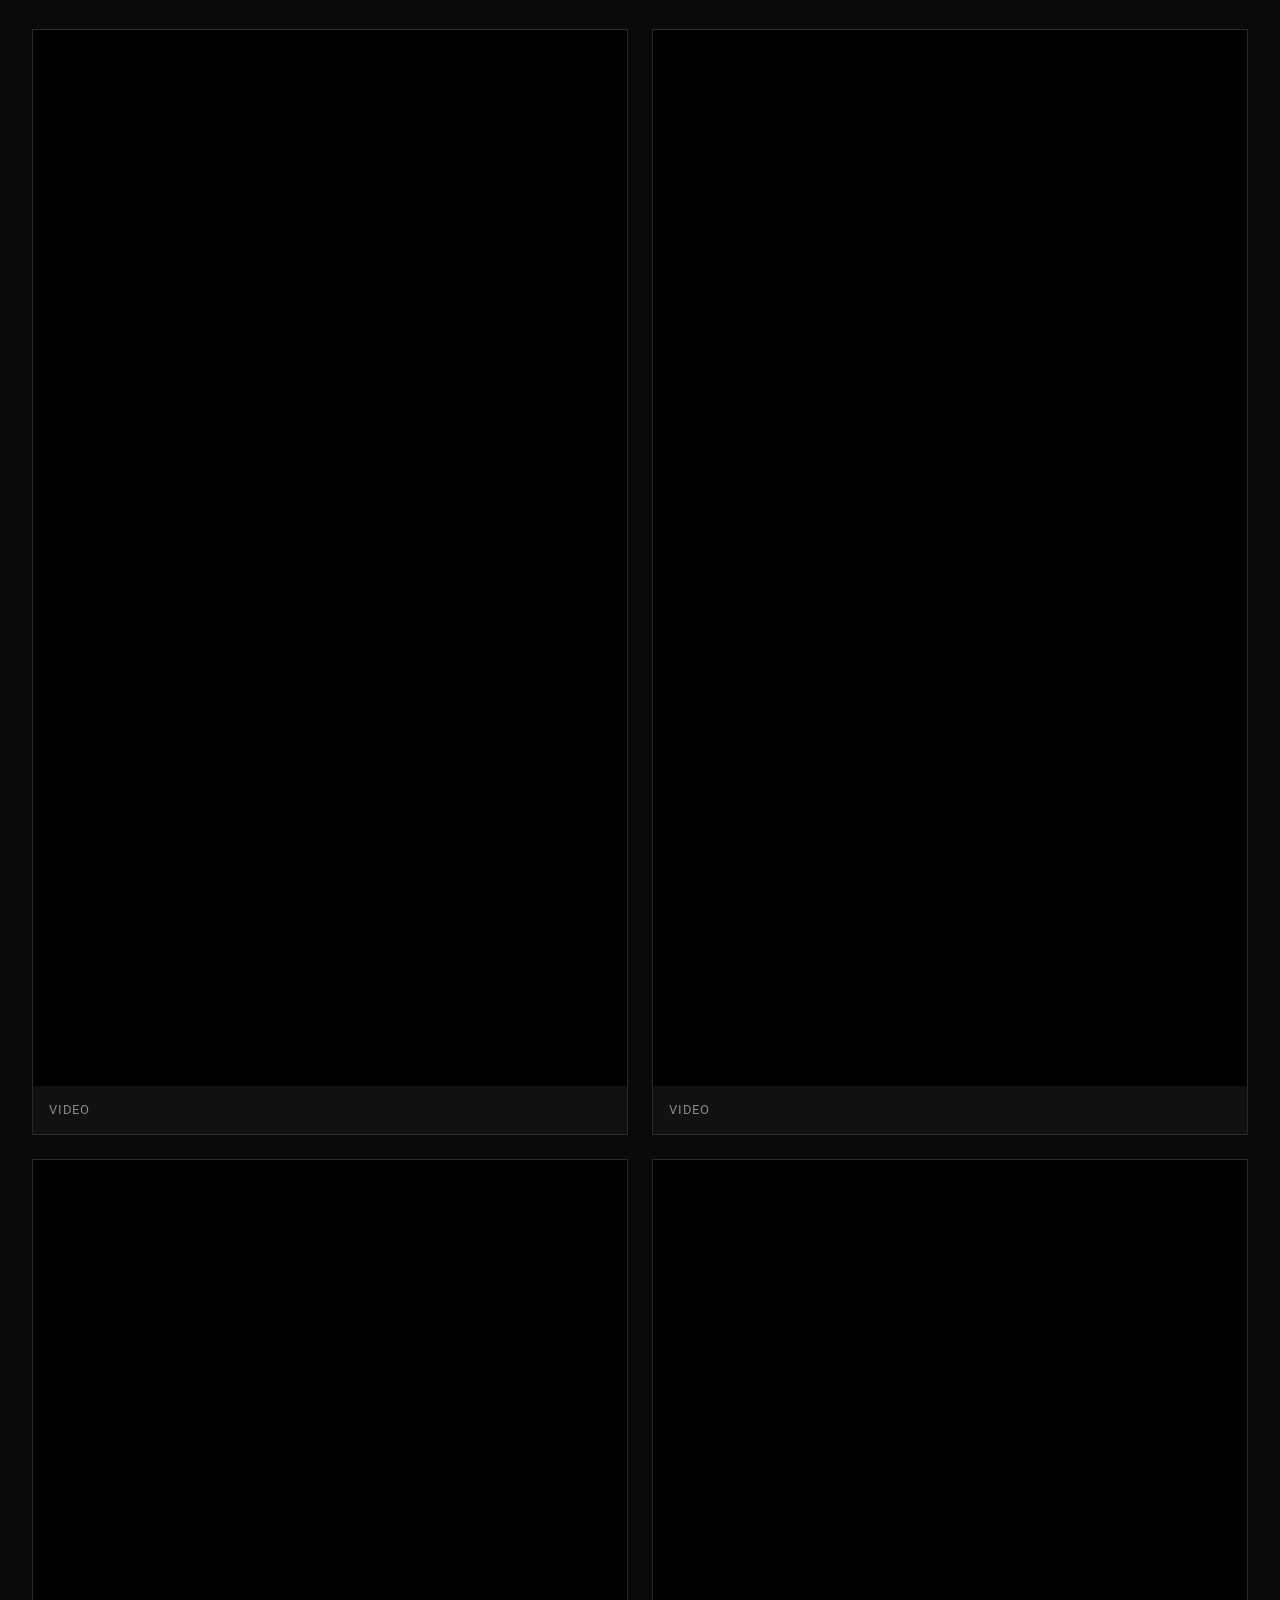
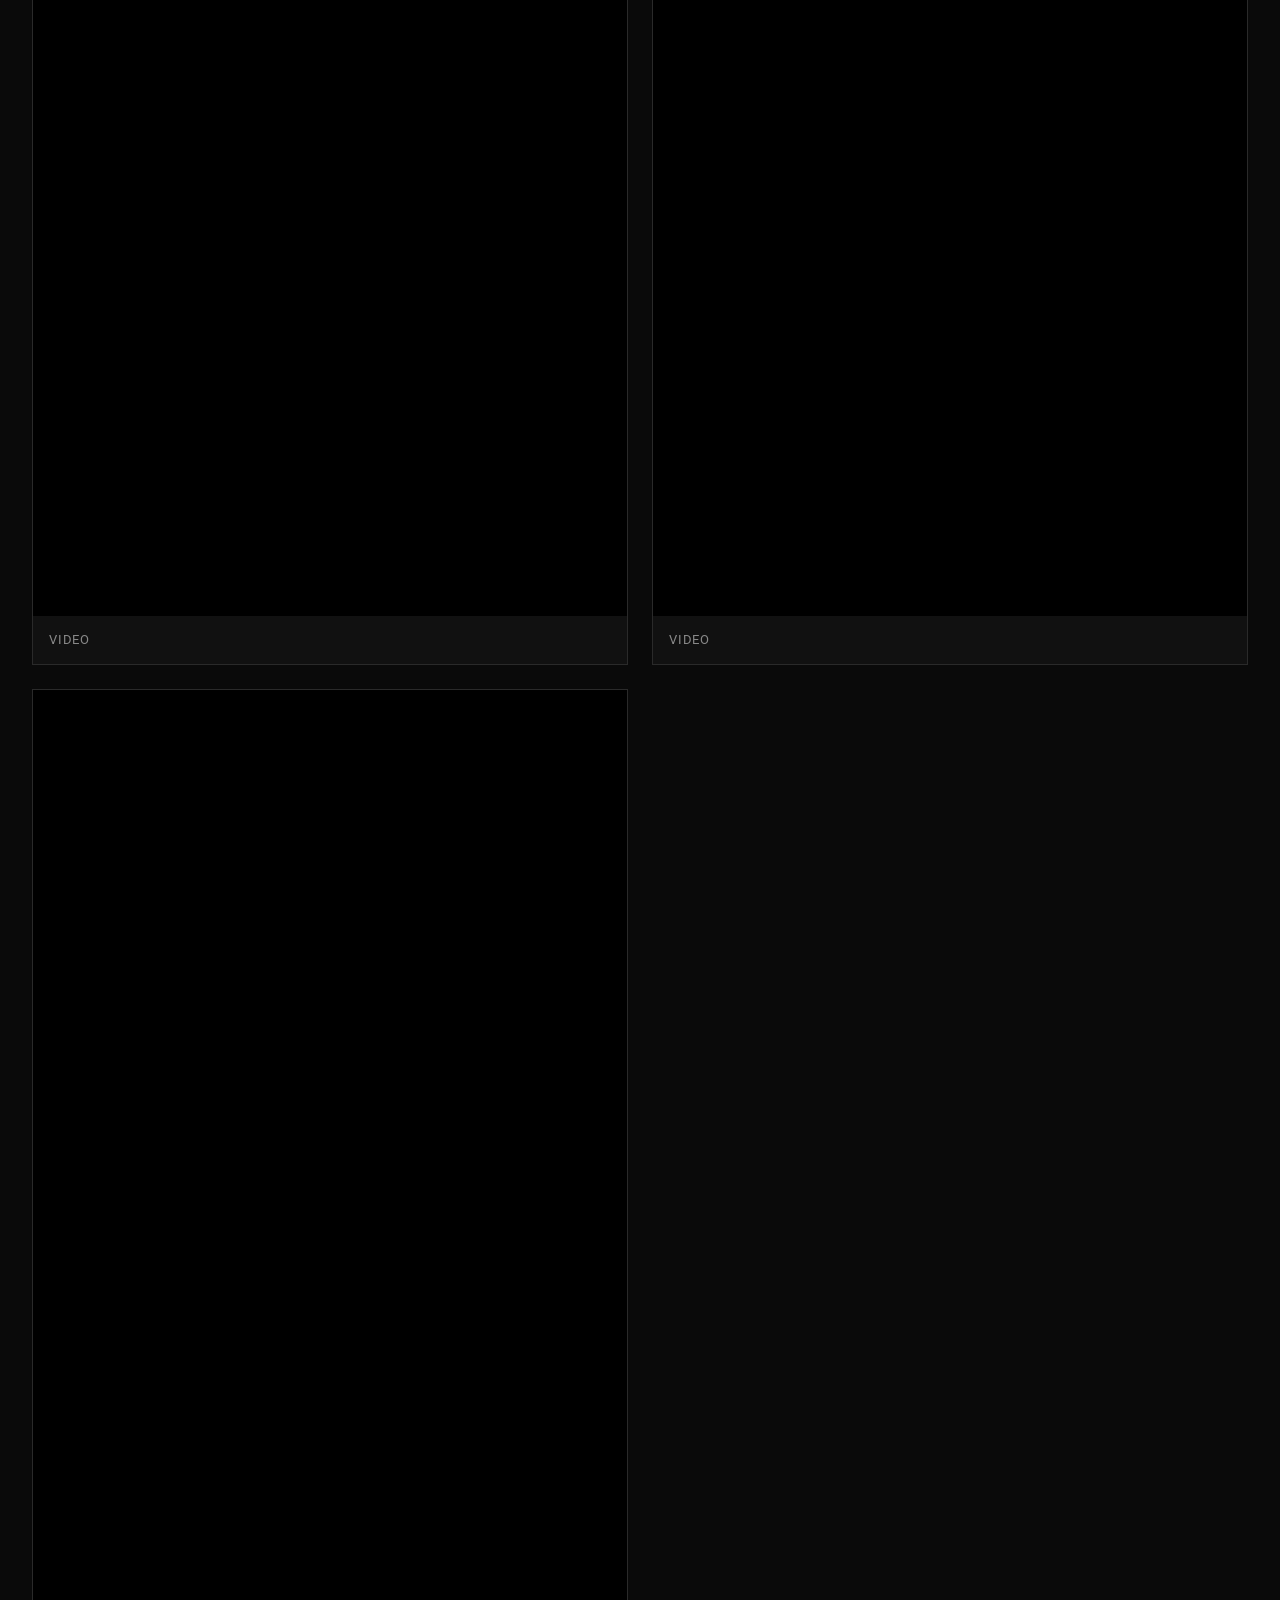
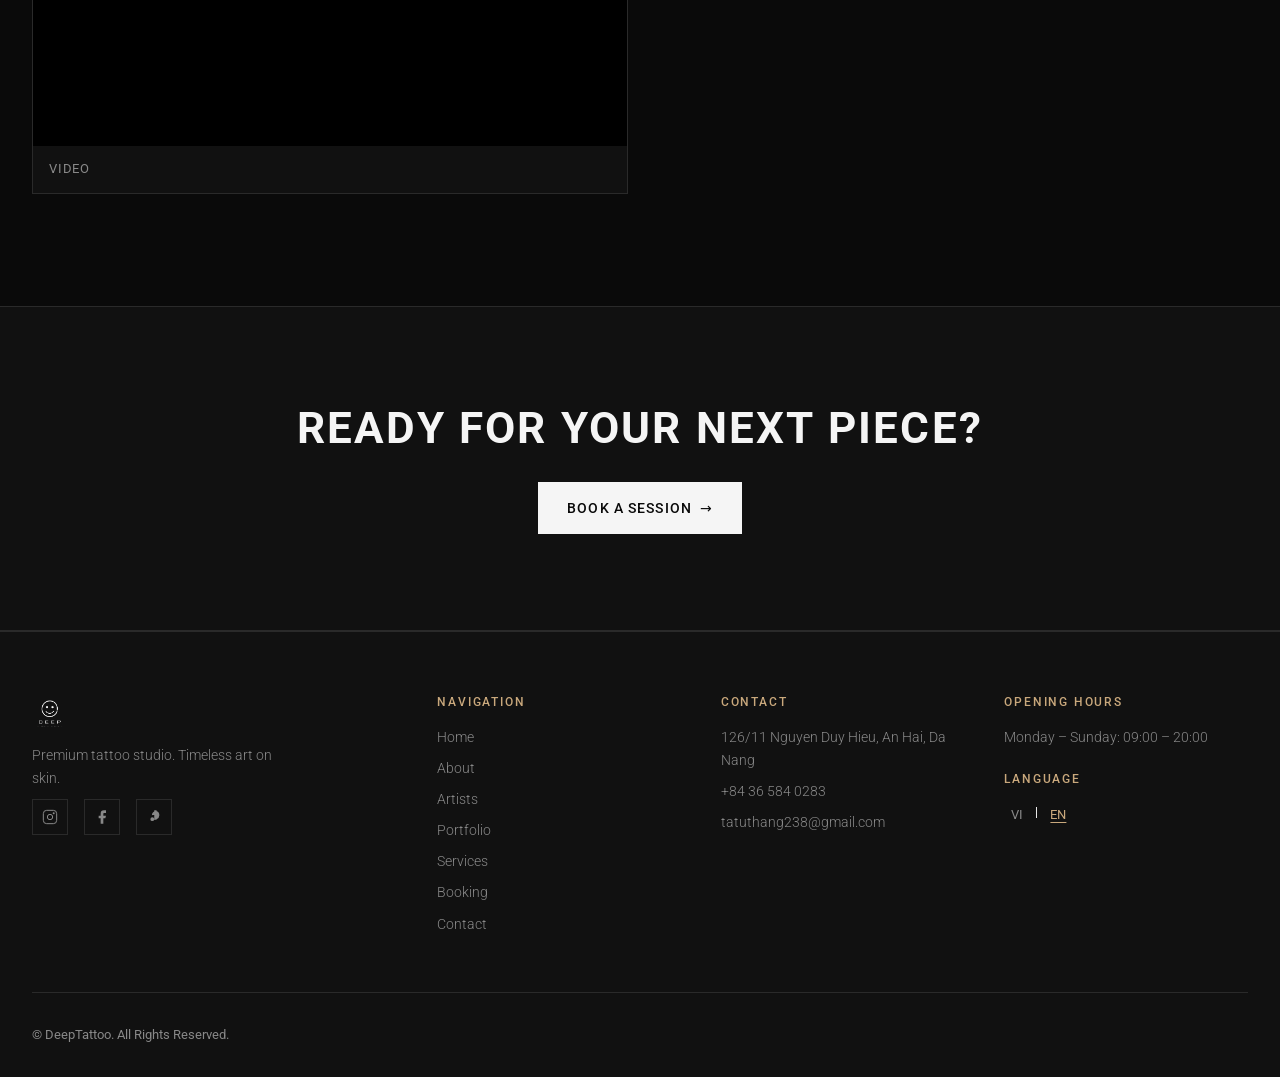
==== commit 51cd7974: "Update index.html" ====
--- a/index.html
+++ b/index.html
@@ -1,48 +1,95 @@
+
 <!DOCTYPE html>
 <html lang="vi">
 <head>
   <meta charset="UTF-8" />
   <meta name="viewport" content="width=device-width, initial-scale=1.0" />
-  <title>DeepTatttoo — Tattoo Studio Cao Cấp</title>
-  <meta name="description" content="DeepTatttoo Tattoo Studio — Nghệ thuật xăm hình cao cấp tại TP. Đà Nẵng. Fine line, blackwork, realism và nhiều hơn nữa." />
-  <meta property="og:title" content="DeepTatttoo — Premium Tattoo Studio" />
-  <meta property="og:description" content="Premium tattoo art in Da Nang City." />
+
+  <!-- SEO GOOGLE -->
+  <title>DeepTattoo Đà Nẵng | Tiệm Xăm Nghệ Thuật An Hải</title>
+  <meta name="description" content="DeepTattoo - Tiệm xăm nghệ thuật tại 126/11 Nguyễn Duy Hiệu, An Hải, Đà Nẵng. Khám phá fine line, blackwork, realism và đặt lịch tư vấn xăm hình." />
+  <meta name="robots" content="index, follow" />
+  <meta name="author" content="DeepTattoo" />
+  <link rel="canonical" href="https://deeptattoo.vercel.app/" />
+
+  <!-- OPEN GRAPH -->
   <meta property="og:type" content="website" />
-  <meta property="og:image" content="/assets/images/logo.webp" />
-  <link rel="icon" href="data:image/svg+xml,<svg xmlns='http://www.w3.org/2000/svg' viewBox='0 0 100 100'><text y='.9em' font-size='90'>✦</text></svg>" />
+  <meta property="og:site_name" content="DeepTattoo" />
+  <meta property="og:title" content="DeepTattoo | Tattoo Studio Đà Nẵng" />
+  <meta property="og:description" content="Khám phá nghệ thuật xăm hình tại DeepTattoo, 126/11 Nguyễn Duy Hiệu, An Hải, Đà Nẵng." />
+  <meta property="og:url" content="https://deeptattoo.vercel.app/" />
+  <meta property="og:image" content="https://deeptattoo.vercel.app/assets/images/logo.webp" />
+  <meta property="og:locale" content="vi_VN" />
+
+  <!-- FAVICON -->
+  <link rel="icon" href="data:image/svg+xml,%3Csvg xmlns='http://www.w3.org/2000/svg' viewBox='0 0 100 100'%3E%3Ctext y='.9em' font-size='90'%3E%E2%9C%A6%3C/text%3E%3C/svg%3E" />
+
+  <!-- GOOGLE FONTS -->
   <link rel="preconnect" href="https://fonts.googleapis.com" />
   <link rel="preconnect" href="https://fonts.gstatic.com" crossorigin />
   <link href="https://fonts.googleapis.com/css2?family=Roboto:wght@300;400;500;700;900&display=swap" rel="stylesheet" />
+
+  <!-- CSS GIỮ NGUYÊN -->
   <link rel="stylesheet" href="css/style.css" />
   <link rel="stylesheet" href="css/responsive.css" />
   <link rel="stylesheet" href="css/animations.css" />
+
+  <!-- GOOGLE LOCAL BUSINESS SCHEMA -->
   <script type="application/ld+json">
   {
     "@context": "https://schema.org",
-    "@type": "LocalBusiness",
-    "name": "DeeoTatttoo Tattoo Studio",
-    "description": "Premium tattoo studio in Da Nang",
+    "@type": "TattooParlor",
+    "@id": "https://deeptattoo.vercel.app/#business",
+    "name": "DeepTattoo",
+    "description": "DeepTattoo - Tiệm xăm nghệ thuật tại An Hải, Đà Nẵng.",
+    "url": "https://deeptattoo.vercel.app/",
+    "image": "https://deeptattoo.vercel.app/assets/images/logo.webp",
+    "telephone": "+84365840283",
+    "email": "tatuthang238@gmail.com",
     "address": {
       "@type": "PostalAddress",
-      "streetAddress": "126/11 Nguyen Duy Hieu",
-      "addressLocality": "Da Nang",
+      "streetAddress": "126/11 Nguyễn Duy Hiệu",
+      "addressLocality": "An Hải",
+      "addressRegion": "Đà Nẵng",
       "addressCountry": "VN"
     },
-    "telephone": "+84365840283",
-    "email": "tatuthang238@gmail.com",
-    "url": "https://deeptattoo.vercel.app",
-    "openingHours": "Mo-Su 09:00-20:00"
+    "openingHoursSpecification": [
+      {
+        "@type": "OpeningHoursSpecification",
+        "dayOfWeek": [
+          "Monday",
+          "Tuesday",
+          "Wednesday",
+          "Thursday",
+          "Friday",
+          "Saturday",
+          "Sunday"
+        ],
+        "opens": "09:00",
+        "closes": "20:00"
+      }
+    ],
+    "sameAs": [
+      "https://www.instagram.com/deeptattoo_studio",
+      "https://www.facebook.com/deeptattoo.studio121"
+    ]
   }
   </script>
 </head>
+
 <body>
   <div class="page-loader">
-    <div class="loader-logo"><img src="assets/images/logo.webp" alt="DeeoTatttoo" width="160" height="48" /></div>
+    <div class="loader-logo">
+      <img src="assets/images/logo.webp" alt="DeepTattoo" width="160" height="48" />
+    </div>
   </div>
 
   <header class="site-header">
     <div class="header-inner">
-      <a href="index.html" class="logo"><img src="assets/images/logo.webp" alt="DeeoTatttoo" class="logo-img" width="140" height="52" /></a>
+      <a href="index.html" class="logo">
+        <img src="assets/images/logo.webp" alt="DeepTattoo" class="logo-img" width="140" height="52" />
+      </a>
+
       <nav class="nav-desktop" aria-label="Main">
         <a href="index.html" class="active" data-i18n="nav_home">Trang chủ</a>
         <a href="about.html" data-i18n="nav_about">Giới thiệu</a>
@@ -52,12 +99,14 @@
         <a href="booking.html" data-i18n="nav_booking">Đặt lịch</a>
         <a href="contact.html" data-i18n="nav_contact">Liên hệ</a>
       </nav>
+
       <div class="header-actions">
         <div class="lang-switcher" role="group" aria-label="Language">
           <button class="lang-btn active" data-lang="en" type="button">EN</button>
           <span aria-hidden="true">|</span>
           <button class="lang-btn" data-lang="vi" type="button">VN</button>
         </div>
+
         <button class="menu-toggle" aria-label="Menu" aria-expanded="false" type="button">
           <span></span><span></span><span></span>
         </button>
@@ -76,22 +125,33 @@
   </nav>
 
   <main>
-    <!-- 1. Intro: Logo + Tên tiệm + Giới thiệu sơ bộ -->
+
+    <!-- 1. INTRO -->
     <section class="home-intro">
       <div class="container home-intro-inner">
         <div class="home-intro-brand reveal">
-          <div class="home-logo"><img src="assets/images/logo.webp" alt="DeeoTatttoo" class="home-logo-img" width="200" height="60" /></div>
-          <!-- <h1 class="home-studio-name">DeeoTatttoo</h1> -->
+          <div class="home-logo">
+            <img src="assets/images/logo.webp" alt="DeepTattoo Tattoo Studio Đà Nẵng" class="home-logo-img" width="200" height="60" />
+          </div>
+
+          <!-- H1 SEO: Ẩn khỏi giao diện, giữ nguyên thiết kế -->
+          <h1 class="home-studio-name" style="position:absolute;width:1px;height:1px;padding:0;margin:-1px;overflow:hidden;clip:rect(0,0,0,0);white-space:nowrap;border:0;">
+            DeepTattoo - Tiệm Xăm Nghệ Thuật Đà Nẵng
+          </h1>
+
           <p class="home-tagline" data-i18n="hero_subtitle">MAKE IT MEAN SOMETHING.</p>
         </div>
+
         <p class="home-intro-text reveal" data-i18n="home_intro_text">
           Studio xăm hình uy tín tại Đà Nẵng. Không gian riêng tư, tiêu chuẩn vệ sinh an toàn, đội ngũ nghệ sĩ chuyên nghiệp.
         </p>
+
         <div class="home-intro-ctas reveal">
           <a href="booking.html" class="btn btn-primary">
             <span data-i18n="hero_cta_book">Đặt Lịch</span>
             <span class="arrow">→</span>
           </a>
+
           <a href="portfolio.html" class="btn btn-outline">
             <span data-i18n="hero_cta_portfolio">Xem Portfolio</span>
           </a>
@@ -99,48 +159,46 @@
       </div>
     </section>
 
-    <!-- 2. Studio Pictures -->
+    <!-- 2. STUDIO PICTURES -->
     <section class="section studio-pics-section">
       <div class="container">
         <div class="section-header reveal">
           <p class="section-label" data-i18n="studio_pics_label">Không gian</p>
           <h2 data-i18n="studio_pics_title">Studio Pictures</h2>
         </div>
+
         <div class="studio-pics-grid">
           <article class="studio-pic-card reveal">
             <div class="studio-pic-img">
-              <img src="assets/images/4.webp" alt="Outdoor view" loading="lazy" />
+              <img src="assets/images/4.webp" alt="Không gian bên ngoài tiệm xăm DeepTattoo tại Đà Nẵng" loading="lazy" />
             </div>
             <h3 data-i18n="studio_outdoor">Outdoor View</h3>
           </article>
+
           <article class="studio-pic-card reveal">
             <div class="studio-pic-img">
-              <img src="assets/images/1.webp" alt="Indoor view" loading="lazy" />
+              <img src="assets/images/1.webp" alt="Không gian bên trong DeepTattoo Tattoo Studio Đà Nẵng" loading="lazy" />
             </div>
             <h3 data-i18n="studio_indoor">Indoor View</h3>
           </article>
+
           <article class="studio-pic-card reveal">
             <div class="studio-pic-img">
-              <img src="assets/images/3.webp" alt="Private tattoo room" loading="lazy" />
+              <img src="assets/images/3.webp" alt="Phòng xăm riêng tại DeepTattoo Đà Nẵng" loading="lazy" />
             </div>
             <h3 data-i18n="studio_tattoo_room">Private Tattoo Room</h3>
           </article>
-          <!-- <article class="studio-pic-card reveal">
-            <div class="studio-pic-img">
-              <img src="https://images.unsplash.com/photo-1568515045052-f9a854d24744?w=800&h=600&fit=crop" alt="Private piercing room" loading="lazy" />
-            </div>
-            <h3 data-i18n="studio_piercing_room">Private Piercing Room</h3>
-          </article> -->
-        </div>
-      </div>
-    </section>
-
-    <!-- 3. Schedule -->
+        </div>
+      </div>
+    </section>
+
+    <!-- 3. SCHEDULE -->
     <section class="section schedule-section">
       <div class="container">
         <div class="schedule-box reveal">
           <p class="section-label" data-i18n="schedule_label">Giờ mở cửa</p>
           <h2 data-i18n="schedule_title">Schedule</h2>
+
           <ul class="schedule-list">
             <li>
               <span data-i18n="schedule_weekdays">Thứ 2 – Thứ 6</span>
@@ -151,7 +209,9 @@
               <span>09:00 – 20:00</span>
             </li>
           </ul>
+
           <p class="schedule-note" data-i18n="schedule_note">Đặt lịch trước để được phục vụ tốt nhất.</p>
+
           <a href="booking.html" class="btn btn-outline">
             <span data-i18n="hero_cta_book">Đặt Lịch</span>
             <span class="arrow">→</span>
@@ -160,14 +220,16 @@
       </div>
     </section>
 
-    <!-- 4. Tattoo Gallery (home) -->
+    <!-- 4. TATTOO GALLERY -->
     <section class="section home-gallery-section">
       <div class="container">
         <div class="section-header reveal">
           <p class="section-label" data-i18n="home_gallery_label">Tác phẩm</p>
           <h2 data-i18n="home_gallery_title">Tattoo Gallery</h2>
         </div>
+
         <div id="home-gallery-grid" class="home-gallery-grid"></div>
+
         <div class="text-center mt-2 reveal">
           <a href="portfolio.html" class="btn btn-outline">
             <span data-i18n="view_full_portfolio">Xem Toàn Bộ Portfolio</span>
@@ -177,7 +239,7 @@
       </div>
     </section>
 
-    <!-- 5. Meet Artists: CEO featured + team boxes -->
+    <!-- 5. MEET ARTISTS -->
     <section class="section meet-artists-section">
       <div class="container">
         <div class="section-header reveal">
@@ -185,10 +247,10 @@
           <h2 data-i18n="meet_artists_title">Meet Artists</h2>
         </div>
 
-        <!-- CEO / Founder featured (không nằm trong box) -->
+        <!-- CEO / Founder featured -->
         <div id="ceo-featured" class="ceo-featured"></div>
 
-        <!-- Các artist còn lại dạng card -->
+        <!-- Artist cards -->
         <div id="meet-artists-grid" class="meet-artists-grid"></div>
 
         <div class="text-center mt-2 reveal">
@@ -200,13 +262,14 @@
       </div>
     </section>
 
-    <!-- 6. Work Videos (Facebook) -->
+    <!-- 6. WORK VIDEOS -->
     <section class="section work-videos-section">
       <div class="container">
         <div class="section-header reveal">
           <p class="section-label" data-i18n="videos_label">Hậu trường</p>
           <h2 data-i18n="videos_title">Quá trình làm việc</h2>
         </div>
+
         <div id="work-videos-grid" class="work-videos-grid"></div>
       </div>
     </section>
@@ -214,31 +277,50 @@
     <!-- CTA -->
     <section class="cta-section reveal">
       <h2 data-i18n="cta_title">SẴN SÀNG CHO TÁC PHẨM TIẾP THEO?</h2>
+
       <a href="booking.html" class="btn btn-primary">
         <span data-i18n="cta_button">Đặt Lịch Ngay</span>
         <span class="arrow">→</span>
       </a>
     </section>
+
   </main>
 
+  <!-- FOOTER -->
   <footer class="site-footer">
     <div class="container">
       <div class="footer-grid">
+
         <div class="footer-brand">
-          <a href="index.html" class="logo"><img src="assets/images/logo.webp" alt="DeeoTatttoo" class="logo-img" width="140" height="42" /></a>
+          <a href="index.html" class="logo">
+            <img src="assets/images/logo.webp" alt="DeepTattoo" class="logo-img" width="140" height="42" />
+          </a>
+
           <p data-i18n="footer_desc">Studio xăm hình cao cấp. Nghệ thuật vĩnh cửu trên da.</p>
+
           <div class="footer-social">
             <a href="https://www.instagram.com/deeptattoo_studio" target="_blank" rel="noopener" aria-label="Instagram">
-              <svg viewBox="0 0 24 24" fill="none" stroke="currentColor" stroke-width="1.5"><rect x="2" y="2" width="20" height="20" rx="5"/><circle cx="12" cy="12" r="4"/><circle cx="17.5" cy="6.5" r="1.5" fill="currentColor" stroke="none"/></svg>
+              <svg viewBox="0 0 24 24" fill="none" stroke="currentColor" stroke-width="1.5">
+                <rect x="2" y="2" width="20" height="20" rx="5"/>
+                <circle cx="12" cy="12" r="4"/>
+                <circle cx="17.5" cy="6.5" r="1.5" fill="currentColor" stroke="none"/>
+              </svg>
             </a>
+
             <a href="https://www.facebook.com/deeptattoo.studio121" target="_blank" rel="noopener" aria-label="Facebook">
-              <svg viewBox="0 0 24 24" fill="currentColor"><path d="M18 2h-3a5 5 0 00-5 5v3H7v4h3v8h4v-8h3l1-4h-4V7a1 1 0 011-1h3z"/></svg>
+              <svg viewBox="0 0 24 24" fill="currentColor">
+                <path d="M18 2h-3a5 5 0 00-5 5v3H7v4h3v8h4v-8h3l1-4h-4V7a1 1 0 011-1h3z"/>
+              </svg>
             </a>
+
             <a href="#" onclick="return false" aria-label="TikTok">
-              <svg viewBox="0 0 24 24" fill="currentColor"><path d="M19.59 6.69a4.83 4.83 0 01-3.77-4.25V2h-3.45v13.67a2.89 2.89 0 01-2.88 2.5 2.89 2.89 0 01-2.89-2.89 2.89 2.89 0 012.89-2.89c.28 0 .54.04.79.1v-3.5a6.37 6.37 0 00-.79-.05A6.34 6.34 0 003.15 15.2a6.34 6.34 0 006.34 6.34 6.34 6.34 0 006.34-6.34V8.75a8.18 8.18 0 004.76 1.52V6.84a4.84 4.84 0 01-1-.15z"/></svg>
+              <svg viewBox="0 0 24 24" fill="currentColor">
+                <path d="M19.59 6.69a4.83 4.83 0 01-3.77-4.25V2h-3.45v13.67a2.89 2.89 0 01-2.88 2.5 2.89 2.89 0 01-2.89-2.89 2.89 2.89 0 012.89-2.89 2.89 2.89 0 012.89 2.89c0 .28-.04.54-.1.79h3.5a6.37 6.37 0 00.05-.79A6.34 6.34 0 0015.2 3.15a6.34 6.34 0 00-6.34 6.34 6.34 0 006.34 6.34h6.45a8.18 8.18 0 00-1.52 4.76h3.43a4.84 4.84 0 01.15-1z"/>
+              </svg>
             </a>
           </div>
         </div>
+
         <div class="footer-col">
           <h4 data-i18n="footer_nav">Điều hướng</h4>
           <a href="index.html" data-i18n="nav_home">Trang chủ</a>
@@ -249,15 +331,18 @@
           <a href="booking.html" data-i18n="nav_booking">Đặt lịch</a>
           <a href="contact.html" data-i18n="nav_contact">Liên hệ</a>
         </div>
+
         <div class="footer-col">
           <h4 data-i18n="footer_contact">Liên hệ</h4>
-          <p data-config-address>123 Nguyễn Huệ, Liên Chiểu, TP. Đà Nắng</p>
+          <p data-config-address>126/11 Nguyễn Duy Hiệu, An Hải, Đà Nẵng</p>
           <a href="tel:+84365840283">+84 36 584 0283</a>
           <a href="mailto:tatuthang238@gmail.com">tatuthang238@gmail.com</a>
         </div>
+
         <div class="footer-col">
           <h4 data-i18n="footer_hours">Giờ mở cửa</h4>
-          <p data-config-hours>Thứ 2 – Chủ nhật: 10:00 – 20:00</p>
+          <p data-config-hours>Thứ 2 – Chủ nhật: 09:00 – 20:00</p>
+
           <h4 style="margin-top:1.5rem" data-i18n="footer_language">Ngôn ngữ</h4>
           <div class="lang-switcher">
             <button class="lang-btn active" data-lang="vi" type="button">VI</button>
@@ -265,13 +350,20 @@
             <button class="lang-btn" data-lang="en" type="button">EN</button>
           </div>
         </div>
-      </div>
+
+      </div>
+
       <div class="footer-bottom">
-        <p>© DeeoTatttoo. <a href="https://www.facebook.com/duytam204" target="_blank" rel="noopener" > <span data-i18n="footer_rights">Develop by Harry.</span> </a></p> 
+        <p>© DeepTattoo.
+          <a href="https://www.facebook.com/duytam204" target="_blank" rel="noopener">
+            <span data-i18n="footer_rights">Develop by Harry.</span>
+          </a>
+        </p>
       </div>
     </div>
   </footer>
 
+  <!-- JAVASCRIPT GIỮ NGUYÊN -->
   <script src="js/config.js"></script>
   <script src="js/portfolio-data.js"></script>
   <script src="js/language.js"></script>
--- a/css/style.css
+++ b/css/style.css
@@ -1483,7 +1483,7 @@
 
 @media (min-width: 1024px) {
   .studio-pics-grid {
-    grid-template-columns: repeat(4, 1fr);
+    grid-template-columns: repeat(3, 1fr);
   }
 }
 
